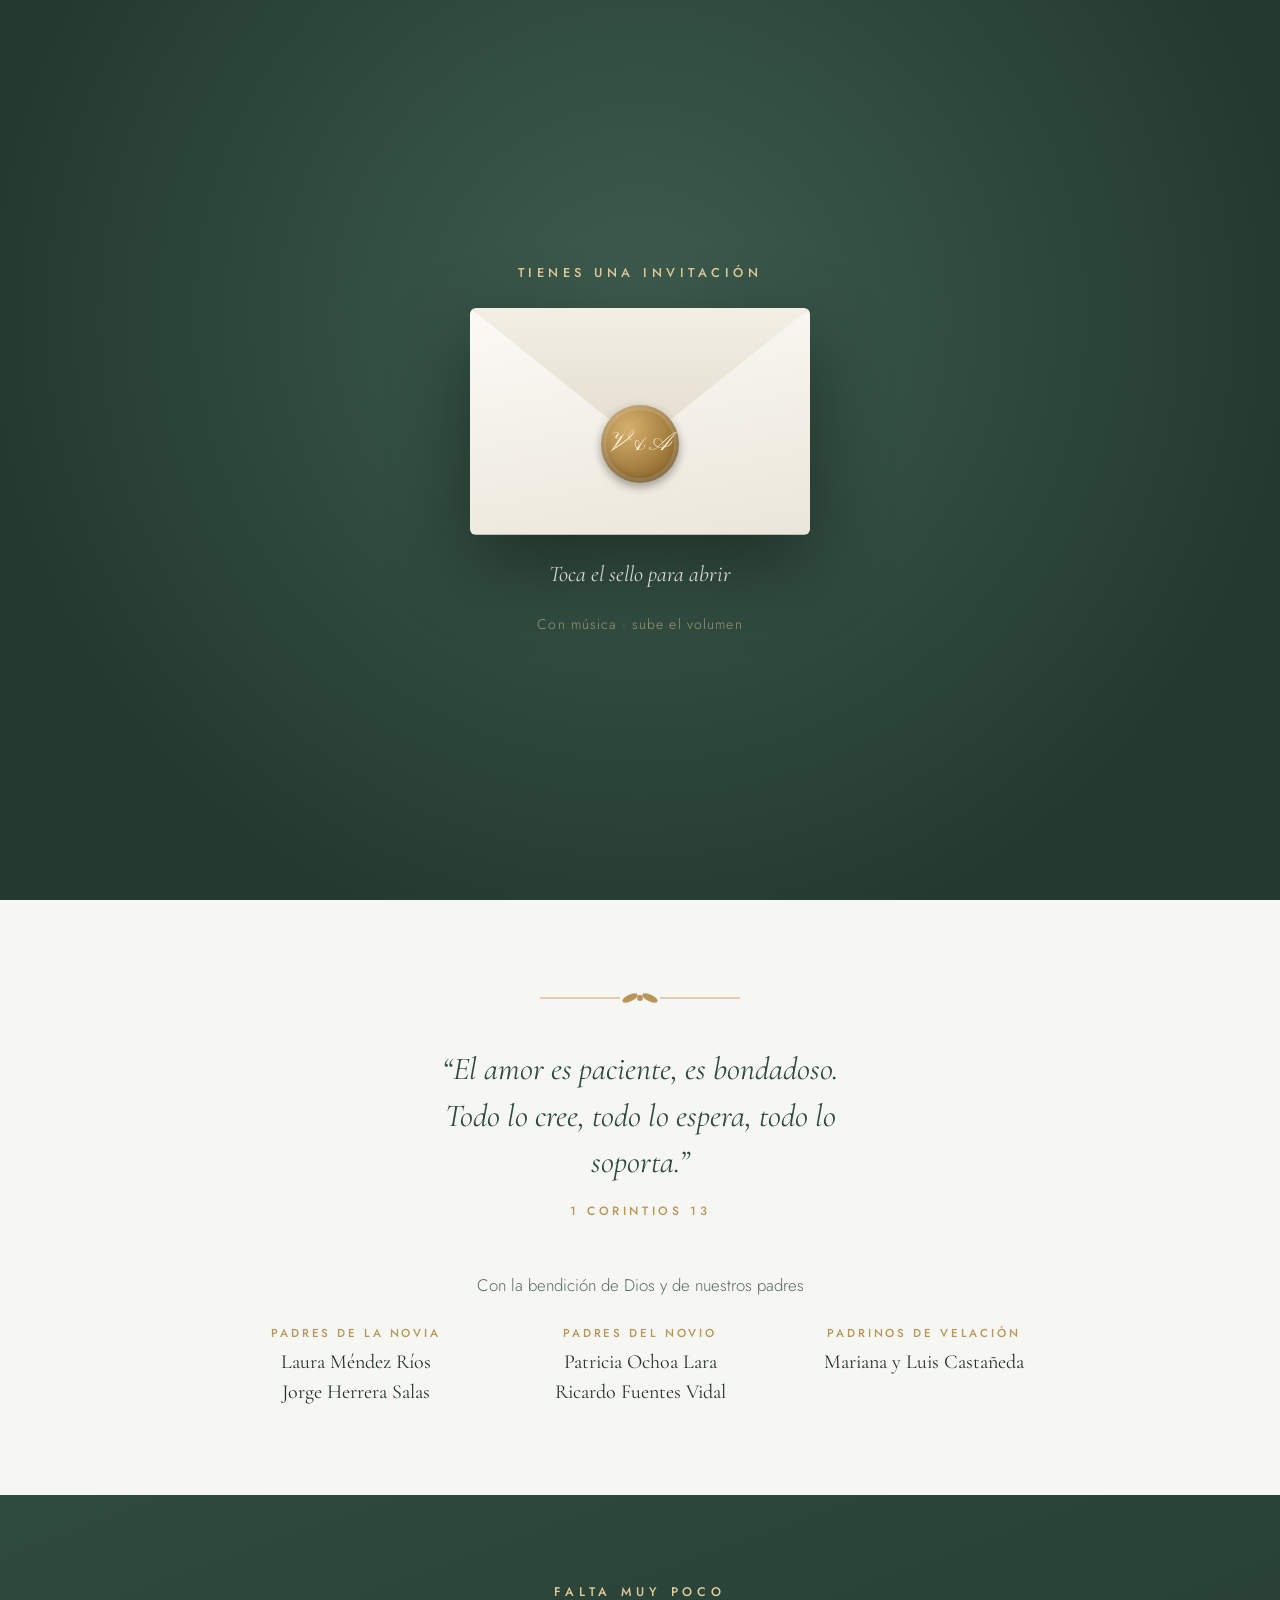
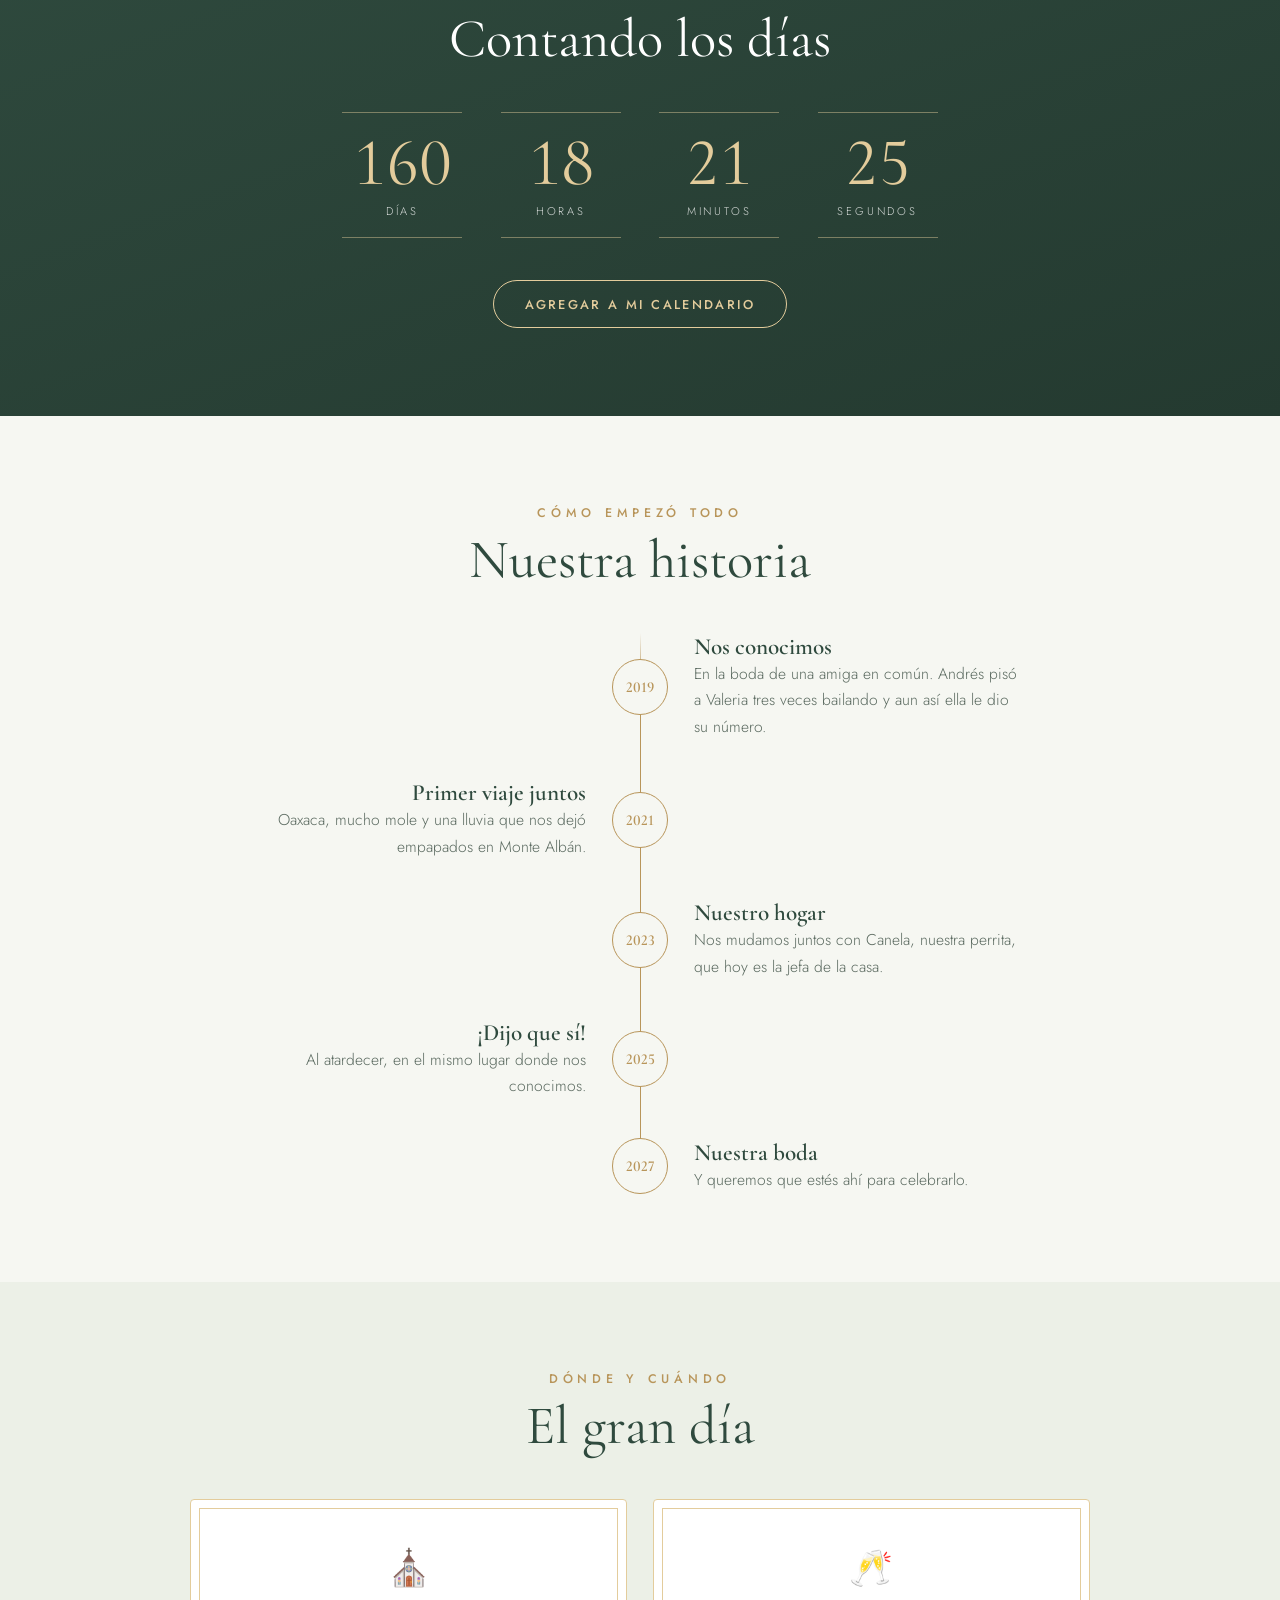
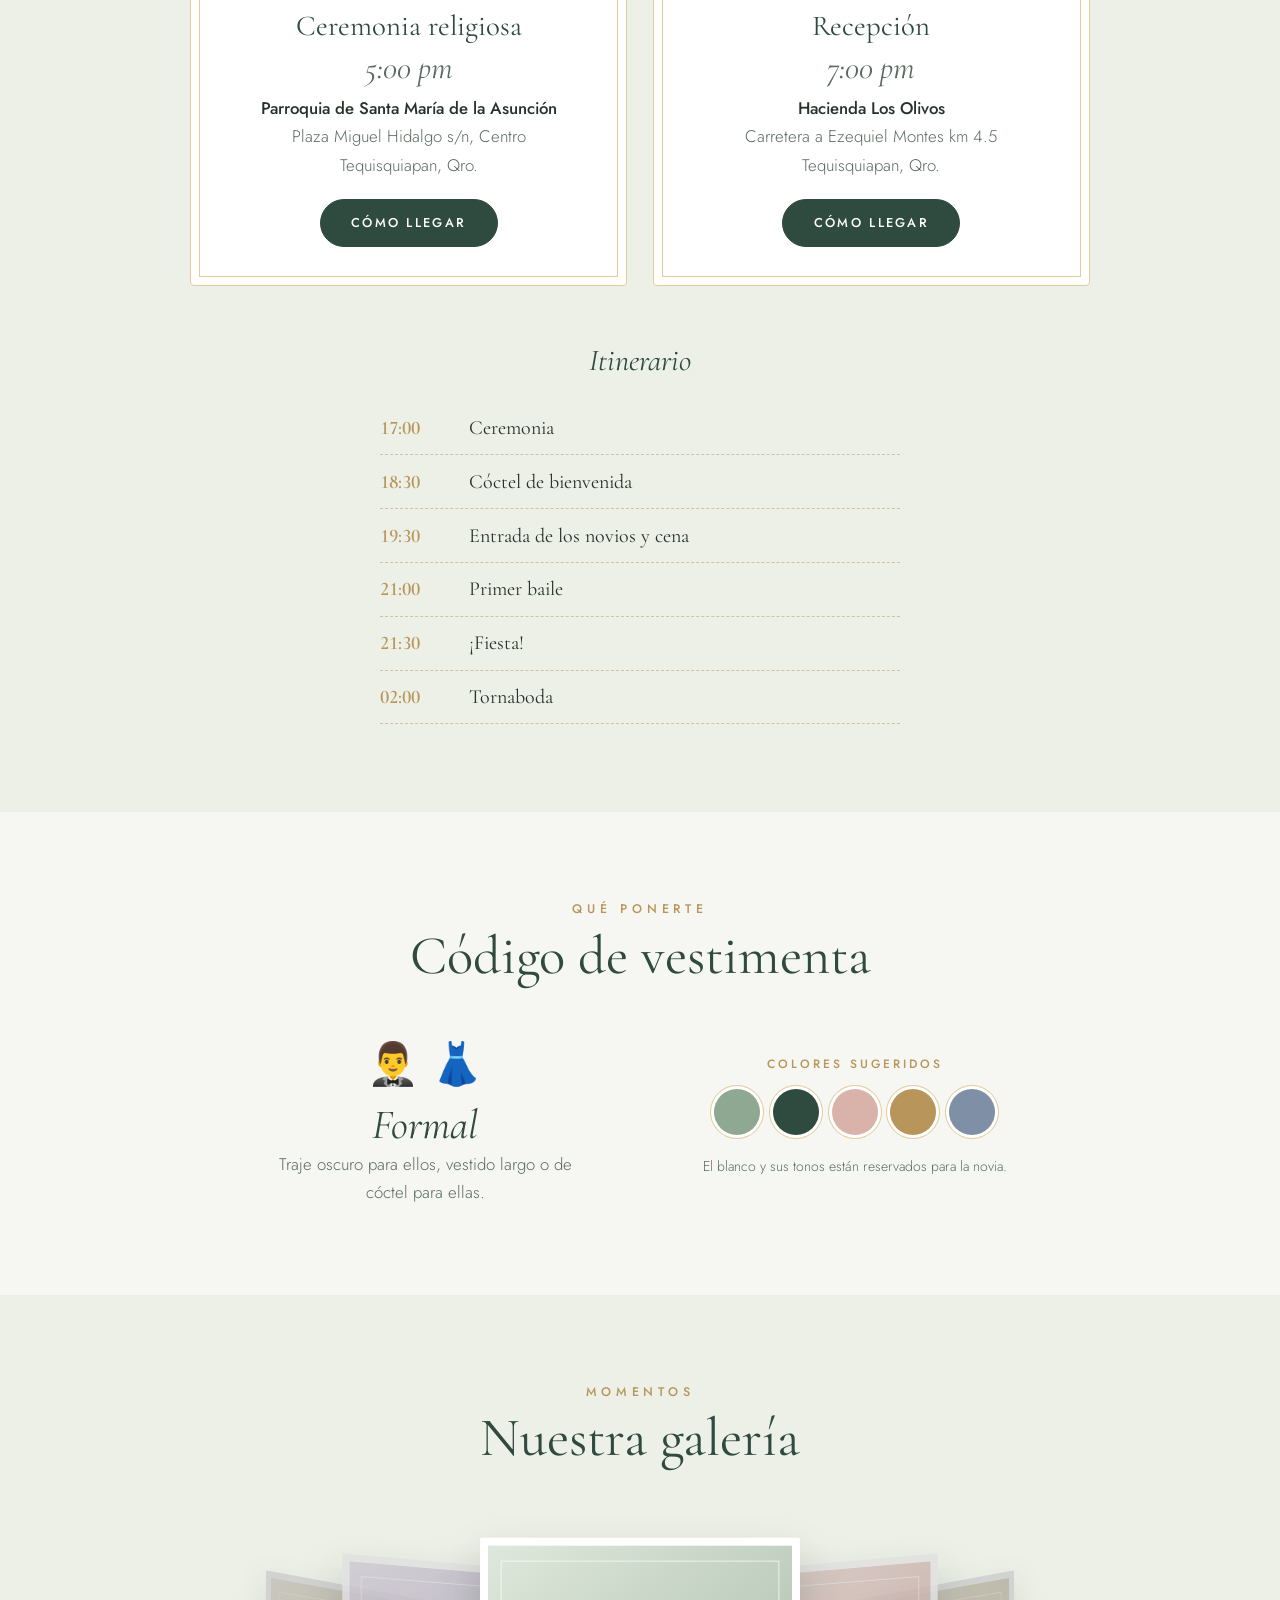
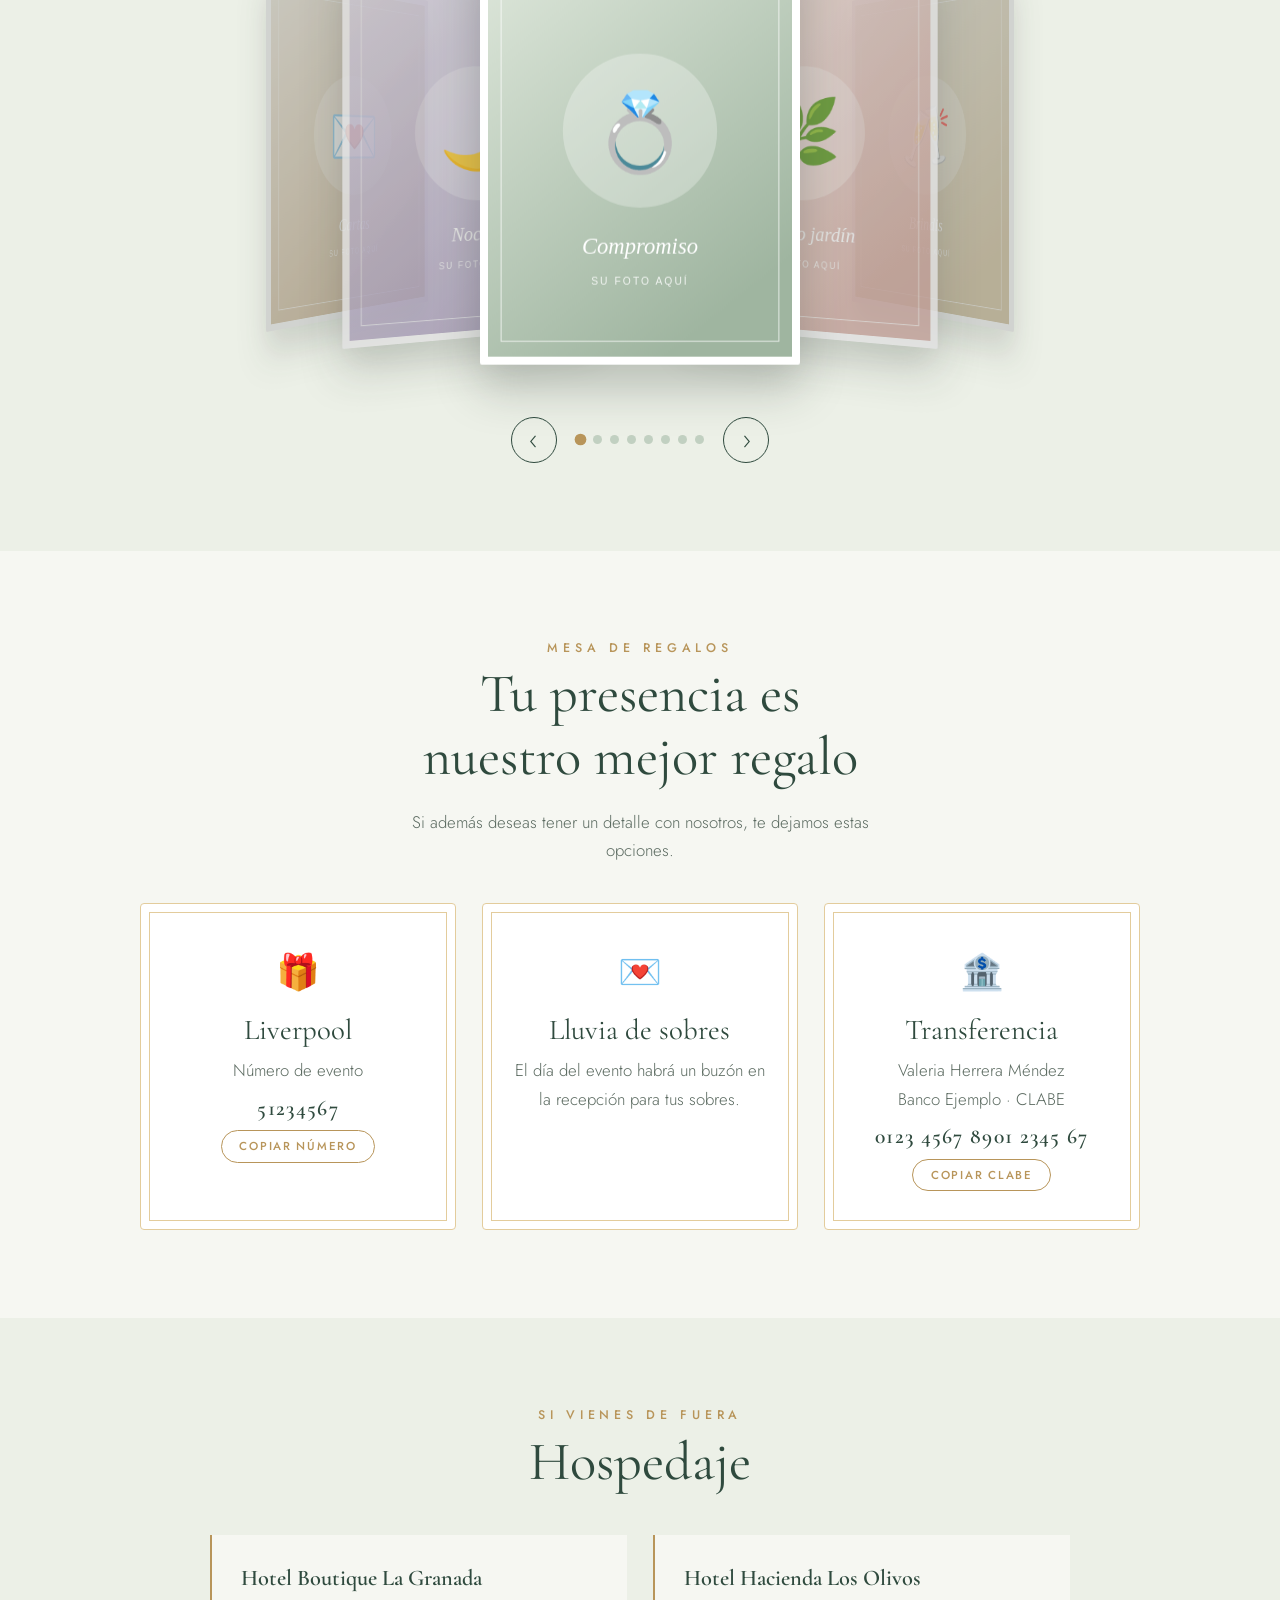
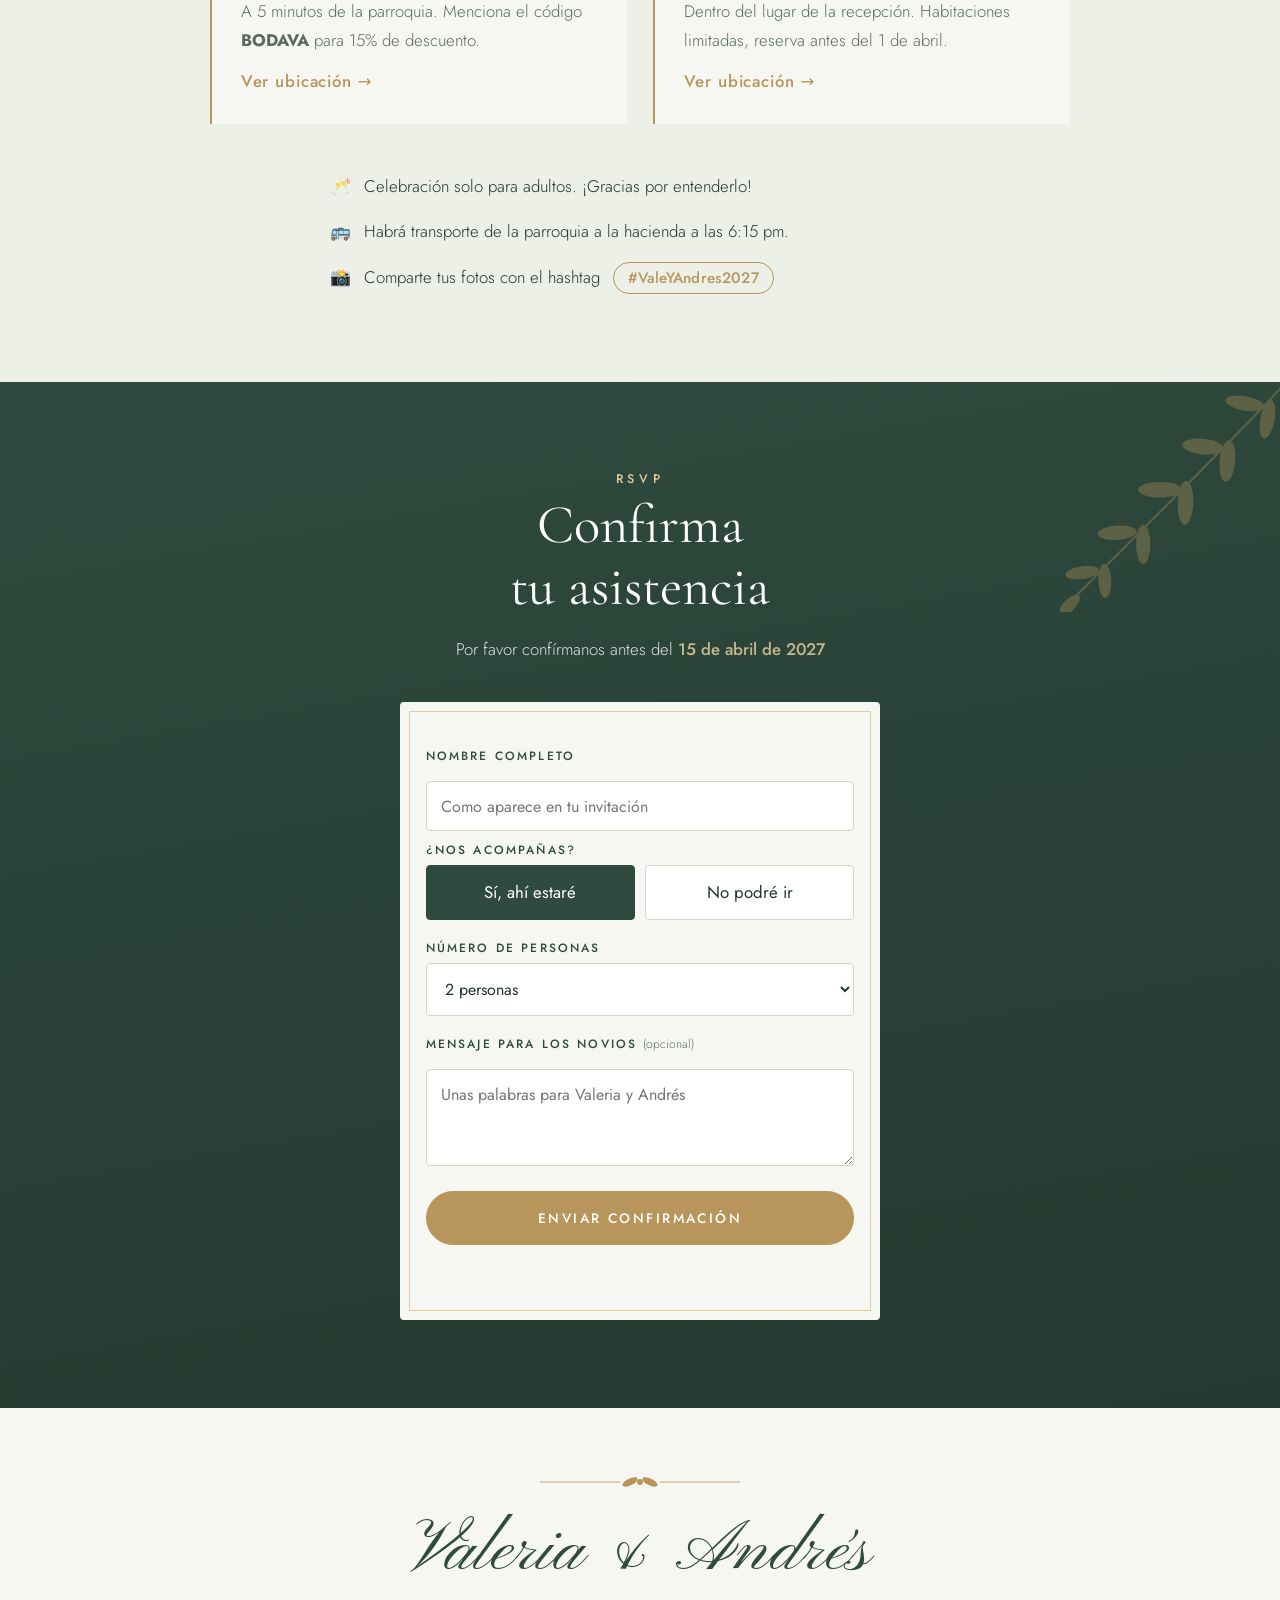
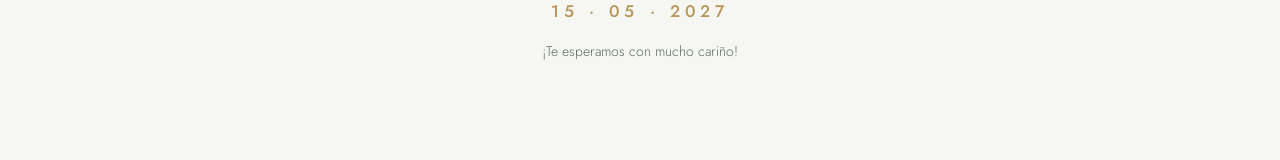
==== boda/index.html @ 4ef39aa1 "Agregar invitación digital de boda Sobre con sello de cera, pétalos animados, cuenta regresiva, hist" ====
<!DOCTYPE html>
<html lang="es">
<head>
  <meta charset="UTF-8" />
  <meta name="viewport" content="width=device-width, initial-scale=1.0, viewport-fit=cover" />
  <title>Boda Valeria y Andrés</title>
  <meta name="description" content="Valeria y Andrés se casan el 15 de mayo de 2027. ¡Acompáñanos!" />
  <meta name="theme-color" content="#2f4a3e" />
  <link rel="preconnect" href="https://fonts.googleapis.com" />
  <link rel="preconnect" href="https://fonts.gstatic.com" crossorigin />
  <link href="https://fonts.googleapis.com/css2?family=Cormorant+Garamond:ital,wght@0,400;0,600;1,400;1,500&family=Jost:wght@300;400;500&family=Pinyon+Script&display=swap" rel="stylesheet" />
  <link rel="stylesheet" href="styles.css" />
</head>
<body class="bloqueado">

  <!-- Ramas dibujadas que se reutilizan en la página -->
  <svg width="0" height="0" style="position:absolute" aria-hidden="true">
    <symbol id="rama" viewBox="0 0 200 200">
      <path d="M8 196 C 50 150, 100 100, 192 8" fill="none" stroke="currentColor" stroke-width="1.6" />
      <g fill="currentColor">
        <ellipse cx="14" cy="0" rx="15" ry="5.5" transform="translate(38 162) rotate(-80)" />
        <ellipse cx="14" cy="0" rx="15" ry="5.5" transform="translate(44 158) rotate(10)" />
        <ellipse cx="14" cy="0" rx="16" ry="6" transform="translate(70 130) rotate(-85)" />
        <ellipse cx="14" cy="0" rx="16" ry="6" transform="translate(76 126) rotate(5)" />
        <ellipse cx="14" cy="0" rx="17" ry="6" transform="translate(103 98) rotate(-88)" />
        <ellipse cx="14" cy="0" rx="17" ry="6" transform="translate(109 94) rotate(0)" />
        <ellipse cx="14" cy="0" rx="15" ry="5.5" transform="translate(136 66) rotate(-90)" />
        <ellipse cx="14" cy="0" rx="15" ry="5.5" transform="translate(142 62) rotate(-4)" />
        <ellipse cx="12" cy="0" rx="13" ry="5" transform="translate(166 36) rotate(-92)" />
        <ellipse cx="12" cy="0" rx="13" ry="5" transform="translate(171 32) rotate(-8)" />
        <ellipse cx="10" cy="0" rx="11" ry="4.5" transform="translate(186 12) rotate(-45)" />
      </g>
    </symbol>
    <symbol id="divisor" viewBox="0 0 240 24">
      <path d="M0 12 H96 M144 12 H240" stroke="currentColor" stroke-width="1" />
      <g fill="currentColor">
        <ellipse cx="108" cy="12" rx="10" ry="4" transform="rotate(-25 108 12)" />
        <ellipse cx="132" cy="12" rx="10" ry="4" transform="rotate(25 132 12)" />
        <circle cx="120" cy="12" r="3.5" />
      </g>
    </symbol>
  </svg>

  <!-- ===== Sobre con sello de cera ===== -->
  <div id="intro" class="intro">
    <p class="intro-eyebrow">Tienes una invitación</p>
    <div class="sobre" id="sobre">
      <div class="carta">
        <span class="carta-nombres">Valeria &amp; Andrés</span>
        <span class="carta-fecha">15 · 05 · 2027</span>
      </div>
      <div class="frente"></div>
      <div class="solapa"></div>
      <button class="sello" id="sello" aria-label="Abrir invitación">V&amp;A</button>
    </div>
    <p class="intro-pista">Toca el sello para abrir</p>
    <small class="intro-nota">Con música · sube el volumen</small>
  </div>

  <canvas id="petalos" aria-hidden="true"></canvas>

  <button id="musica" class="musica" aria-label="Pausar o reproducir música">
    <span class="nota">♪</span>
  </button>

  <main>
    <!-- ===== Portada ===== -->
    <header class="hero">
      <svg class="rama rama-ti" aria-hidden="true"><use href="#rama" /></svg>
      <svg class="rama rama-bd" aria-hidden="true"><use href="#rama" /></svg>
      <div class="hero-contenido">
        <p class="eyebrow aparece">Nos casamos</p>
        <h1 class="nombres aparece">
          <span>Valeria</span>
          <span class="amp">&amp;</span>
          <span>Andrés</span>
        </h1>
        <p class="hero-fecha aparece">Sábado <strong>15 de mayo de 2027</strong></p>
        <p class="hero-lugar aparece">Tequisquiapan, Querétaro</p>
        <p class="para-quien aparece" id="para-quien" hidden>Esta invitación es para <strong id="invitado"></strong></p>
      </div>
      <a href="#cuenta" class="bajar" aria-label="Ver más">
        <span>Desliza</span>
        <i></i>
      </a>
    </header>

    <!-- ===== Frase y familias ===== -->
    <section class="seccion frase">
      <svg class="divisor" aria-hidden="true"><use href="#divisor" /></svg>
      <blockquote class="reveal">
        “El amor es paciente, es bondadoso.<br />Todo lo cree, todo lo espera, todo lo soporta.”
        <cite>1 Corintios 13</cite>
      </blockquote>
      <p class="reveal intro-familias">Con la bendición de Dios y de nuestros padres</p>
      <div class="familias reveal">
        <div>
          <h3>Padres de la novia</h3>
          <p>Laura Méndez Ríos<br />Jorge Herrera Salas</p>
        </div>
        <div>
          <h3>Padres del novio</h3>
          <p>Patricia Ochoa Lara<br />Ricardo Fuentes Vidal</p>
        </div>
        <div>
          <h3>Padrinos de velación</h3>
          <p>Mariana y Luis Castañeda</p>
        </div>
      </div>
    </section>

    <!-- ===== Cuenta regresiva ===== -->
    <section id="cuenta" class="seccion cuenta-seccion">
      <p class="eyebrow claro">Falta muy poco</p>
      <h2 class="titulo claro">Contando los días</h2>
      <div class="cuenta" id="cuenta-reg">
        <div><b id="dias">000</b><small>días</small></div>
        <div><b id="horas">00</b><small>horas</small></div>
        <div><b id="minutos">00</b><small>minutos</small></div>
        <div><b id="segundos">00</b><small>segundos</small></div>
      </div>
      <a class="boton boton-claro" target="_blank" rel="noopener" id="calendario" href="#">Agregar a mi calendario</a>
    </section>

    <!-- ===== Nuestra historia ===== -->
    <section class="seccion">
      <p class="eyebrow">Cómo empezó todo</p>
      <h2 class="titulo">Nuestra historia</h2>
      <ol class="historia">
        <li class="reveal"><span class="anio">2019</span><div><h3>Nos conocimos</h3><p>En la boda de una amiga en común. Andrés pisó a Valeria tres veces bailando y aun así ella le dio su número.</p></div></li>
        <li class="reveal"><span class="anio">2021</span><div><h3>Primer viaje juntos</h3><p>Oaxaca, mucho mole y una lluvia que nos dejó empapados en Monte Albán.</p></div></li>
        <li class="reveal"><span class="anio">2023</span><div><h3>Nuestro hogar</h3><p>Nos mudamos juntos con Canela, nuestra perrita, que hoy es la jefa de la casa.</p></div></li>
        <li class="reveal"><span class="anio">2025</span><div><h3>¡Dijo que sí!</h3><p>Al atardecer, en el mismo lugar donde nos conocimos.</p></div></li>
        <li class="reveal"><span class="anio">2027</span><div><h3>Nuestra boda</h3><p>Y queremos que estés ahí para celebrarlo.</p></div></li>
      </ol>
    </section>

    <!-- ===== Ceremonia y recepción ===== -->
    <section class="seccion seccion-suave">
      <p class="eyebrow">Dónde y cuándo</p>
      <h2 class="titulo">El gran día</h2>
      <div class="eventos">
        <article class="evento reveal">
          <div class="evento-icono" aria-hidden="true">⛪</div>
          <h3>Ceremonia religiosa</h3>
          <p class="hora">5:00 pm</p>
          <p><strong>Parroquia de Santa María de la Asunción</strong><br />Plaza Miguel Hidalgo s/n, Centro<br />Tequisquiapan, Qro.</p>
          <a class="boton" target="_blank" rel="noopener" href="https://www.google.com/maps/search/?api=1&query=Parroquia+Santa+Maria+de+la+Asuncion+Tequisquiapan">Cómo llegar</a>
        </article>
        <article class="evento reveal">
          <div class="evento-icono" aria-hidden="true">🥂</div>
          <h3>Recepción</h3>
          <p class="hora">7:00 pm</p>
          <p><strong>Hacienda Los Olivos</strong><br />Carretera a Ezequiel Montes km 4.5<br />Tequisquiapan, Qro.</p>
          <a class="boton" target="_blank" rel="noopener" href="https://www.google.com/maps/search/?api=1&query=Hacienda+Tequisquiapan">Cómo llegar</a>
        </article>
      </div>

      <h3 class="subtitulo reveal">Itinerario</h3>
      <ol class="itinerario reveal">
        <li><time>17:00</time><span>Ceremonia</span></li>
        <li><time>18:30</time><span>Cóctel de bienvenida</span></li>
        <li><time>19:30</time><span>Entrada de los novios y cena</span></li>
        <li><time>21:00</time><span>Primer baile</span></li>
        <li><time>21:30</time><span>¡Fiesta!</span></li>
        <li><time>02:00</time><span>Tornaboda</span></li>
      </ol>
    </section>

    <!-- ===== Código de vestimenta ===== -->
    <section class="seccion">
      <p class="eyebrow">Qué ponerte</p>
      <h2 class="titulo">Código de vestimenta</h2>
      <div class="vestimenta reveal">
        <div class="vest-tipo">
          <span aria-hidden="true">🤵‍♂️ 👗</span>
          <h3>Formal</h3>
          <p>Traje oscuro para ellos, vestido largo o de cóctel para ellas.</p>
        </div>
        <div class="vest-colores">
          <p>Colores sugeridos</p>
          <ul class="muestras" aria-label="Colores sugeridos">
            <li style="--c:#8fa892" title="Salvia"></li>
            <li style="--c:#2f4a3e" title="Eucalipto"></li>
            <li style="--c:#d9b3aa" title="Rosa palo"></li>
            <li style="--c:#b8955a" title="Dorado"></li>
            <li style="--c:#7f8fa6" title="Azul niebla"></li>
          </ul>
          <small>El blanco y sus tonos están reservados para la novia.</small>
        </div>
      </div>
    </section>

    <!-- ===== Galería 3D ===== -->
    <section class="seccion seccion-suave galeria-seccion">
      <p class="eyebrow">Momentos</p>
      <h2 class="titulo">Nuestra galería</h2>
      <div class="galeria" id="galeria" tabindex="0" aria-label="Galería de fotos, usa las flechas para cambiar">
        <div class="galeria-escena" id="galeria-escena"></div>
      </div>
      <div class="galeria-controles">
        <button type="button" id="ant" aria-label="Foto anterior">‹</button>
        <div class="puntos" id="puntos"></div>
        <button type="button" id="sig" aria-label="Foto siguiente">›</button>
      </div>
    </section>

    <!-- ===== Regalos ===== -->
    <section class="seccion">
      <p class="eyebrow">Mesa de regalos</p>
      <h2 class="titulo">Tu presencia es nuestro mejor regalo</h2>
      <p class="texto-centrado reveal">Si además deseas tener un detalle con nosotros, te dejamos estas opciones.</p>
      <div class="regalos">
        <article class="regalo reveal">
          <div class="evento-icono" aria-hidden="true">🎁</div>
          <h3>Liverpool</h3>
          <p>Número de evento</p>
          <p class="dato" id="dato-evento">51234567</p>
          <button type="button" class="copiar" data-copiar="dato-evento">Copiar número</button>
        </article>
        <article class="regalo reveal">
          <div class="evento-icono" aria-hidden="true">💌</div>
          <h3>Lluvia de sobres</h3>
          <p>El día del evento habrá un buzón en la recepción para tus sobres.</p>
        </article>
        <article class="regalo reveal">
          <div class="evento-icono" aria-hidden="true">🏦</div>
          <h3>Transferencia</h3>
          <p>Valeria Herrera Méndez<br />Banco Ejemplo · CLABE</p>
          <p class="dato" id="dato-clabe">0123 4567 8901 2345 67</p>
          <button type="button" class="copiar" data-copiar="dato-clabe">Copiar CLABE</button>
        </article>
      </div>
    </section>

    <!-- ===== Hospedaje e información ===== -->
    <section class="seccion seccion-suave">
      <p class="eyebrow">Si vienes de fuera</p>
      <h2 class="titulo">Hospedaje</h2>
      <div class="hoteles">
        <article class="hotel reveal">
          <h3>Hotel Boutique La Granada</h3>
          <p>A 5 minutos de la parroquia. Menciona el código <strong>BODAVA</strong> para 15% de descuento.</p>
          <a class="enlace" target="_blank" rel="noopener" href="https://www.google.com/maps/search/?api=1&query=hotel+Tequisquiapan+centro">Ver ubicación →</a>
        </article>
        <article class="hotel reveal">
          <h3>Hotel Hacienda Los Olivos</h3>
          <p>Dentro del lugar de la recepción. Habitaciones limitadas, reserva antes del 1 de abril.</p>
          <a class="enlace" target="_blank" rel="noopener" href="https://www.google.com/maps/search/?api=1&query=Hacienda+Tequisquiapan">Ver ubicación →</a>
        </article>
      </div>
      <ul class="avisos reveal">
        <li><span aria-hidden="true">🥂</span> Celebración solo para adultos. ¡Gracias por entenderlo!</li>
        <li><span aria-hidden="true">🚌</span> Habrá transporte de la parroquia a la hacienda a las 6:15 pm.</li>
        <li><span aria-hidden="true">📸</span> Comparte tus fotos con el hashtag <button type="button" class="hashtag copiar" data-copiar="hashtag" id="hashtag">#ValeYAndres2027</button></li>
      </ul>
    </section>

    <!-- ===== Confirmación ===== -->
    <section id="confirmar" class="seccion confirmar-seccion">
      <svg class="rama rama-conf" aria-hidden="true"><use href="#rama" /></svg>
      <p class="eyebrow claro">RSVP</p>
      <h2 class="titulo claro">Confirma tu asistencia</h2>
      <p class="limite">Por favor confírmanos antes del <strong>15 de abril de 2027</strong></p>
      <form id="rsvp" class="rsvp reveal" novalidate>
        <label for="rsvp-nombre">Nombre completo</label>
        <input id="rsvp-nombre" name="nombre" type="text" autocomplete="name" placeholder="Como aparece en tu invitación" required />

        <fieldset>
          <legend>¿Nos acompañas?</legend>
          <div class="opciones">
            <input type="radio" id="rsvp-si" name="asiste" value="si" checked />
            <label for="rsvp-si">Sí, ahí estaré</label>
            <input type="radio" id="rsvp-no" name="asiste" value="no" />
            <label for="rsvp-no">No podré ir</label>
          </div>
        </fieldset>

        <div id="bloque-pases">
          <label for="rsvp-pases">Número de personas</label>
          <select id="rsvp-pases" name="pases">
            <option value="1">1 persona</option>
            <option value="2" selected>2 personas</option>
            <option value="3">3 personas</option>
            <option value="4">4 personas</option>
          </select>
        </div>

        <label for="rsvp-mensaje">Mensaje para los novios <span class="opcional">(opcional)</span></label>
        <textarea id="rsvp-mensaje" name="mensaje" rows="3" placeholder="Unas palabras para Valeria y Andrés"></textarea>

        <button type="submit" class="boton boton-dorado">Enviar confirmación</button>
        <div class="msg" id="msg" role="status"></div>
      </form>
    </section>

    <footer class="pie">
      <svg class="divisor" aria-hidden="true"><use href="#divisor" /></svg>
      <p class="pie-nombres">Valeria &amp; Andrés</p>
      <p>15 · 05 · 2027</p>
      <small>¡Te esperamos con mucho cariño!</small>
    </footer>
  </main>

  <div class="aviso-copia" id="aviso-copia" role="status" hidden>Copiado</div>

  <script src="script.js"></script>
</body>
</html>
---- boda/styles.css ----
/* Concepto: papel de invitación con ramas de eucalipto, columna central y bandas verde profundo. */
:root {
  color-scheme: light;
  /* Colores */
  --papel: #f6f7f2;
  --papel-2: #ecf0e7;
  --eucalipto: #2f4a3e;
  --eucalipto-2: #243a30;
  --salvia: #8fa892;
  --dorado: #b8955a;
  --dorado-claro: #e3cc9c;
  --rosa: #d9b3aa;
  --tinta: #26322b;
  --tinta-suave: #5b6a60;
  --blanco: #ffffff;
  /* Letras */
  --f-firma: "Pinyon Script", "Brush Script MT", cursive;
  --f-titulo: "Cormorant Garamond", Georgia, "Times New Roman", serif;
  --f-texto: "Jost", "Segoe UI", system-ui, sans-serif;
  /* Medidas */
  --gutter-l: max(16px, env(safe-area-inset-left, 0px));
  --gutter-r: max(16px, env(safe-area-inset-right, 0px));
}

* { box-sizing: border-box; margin: 0; padding: 0; }
html { scroll-behavior: smooth; }
body {
  font-family: var(--f-texto); font-weight: 300; font-size: 1.05rem; line-height: 1.7;
  color: var(--tinta); background: var(--papel);
  overflow-x: hidden;
}
body.bloqueado { overflow: hidden; height: 100vh; }
main { position: relative; z-index: 2; overflow-x: clip; }
img { max-width: 100%; }
button { font: inherit; color: inherit; }
:focus-visible { outline: 2px solid var(--dorado); outline-offset: 3px; }

#petalos { position: fixed; inset: 0; width: 100%; height: 100%; z-index: 3; pointer-events: none; }

/* ===== Botones ===== */
.boton {
  display: inline-block; cursor: pointer; text-decoration: none;
  padding: 0.85rem 1.9rem; border-radius: 999px; border: 1px solid var(--eucalipto);
  background: var(--eucalipto); color: var(--blanco);
  font: 500 0.8rem var(--f-texto); letter-spacing: 0.18em; text-transform: uppercase;
  transition: background 0.25s, color 0.25s, transform 0.25s;
}
.boton:hover { background: transparent; color: var(--eucalipto); transform: translateY(-2px); }
.boton-claro { background: transparent; border-color: var(--dorado-claro); color: var(--dorado-claro); }
.boton-claro:hover { background: var(--dorado-claro); color: var(--eucalipto); }
.boton-dorado { background: var(--dorado); border-color: var(--dorado); width: 100%; padding: 1rem; font-size: 0.85rem; }
.boton-dorado:hover { background: var(--dorado-claro); color: var(--eucalipto-2); }

/* ===== Sobre ===== */
.intro {
  position: fixed; inset: 0; z-index: 100;
  display: flex; flex-direction: column; align-items: center; justify-content: center; gap: 1.6rem;
  padding: 1rem var(--gutter-r) 1rem var(--gutter-l); text-align: center;
  background: radial-gradient(circle at 50% 35%, #3d5c4e, var(--eucalipto-2) 75%);
  color: var(--dorado-claro);
  transition: opacity 1s ease, visibility 1s;
}
.intro.fuera { opacity: 0; visibility: hidden; }
.intro-eyebrow { font: 500 0.8rem var(--f-texto); letter-spacing: 0.35em; text-transform: uppercase; }
.intro-pista { font: italic 400 1.4rem var(--f-titulo); color: var(--blanco); animation: respirar 2.4s ease-in-out infinite; }
.intro-nota { opacity: 0.6; letter-spacing: 0.08em; }
@keyframes respirar { 0%,100% { opacity: 0.55; } 50% { opacity: 1; } }

.sobre { position: relative; width: min(340px, 82vw); aspect-ratio: 3 / 2; perspective: 1000px; filter: drop-shadow(0 30px 40px rgba(0,0,0,0.4)); }
.sobre > div { position: absolute; border-radius: 6px; }
.carta {
  left: 5%; right: 5%; top: 5%; height: 90%; z-index: 1;
  background: var(--blanco); border: 1px solid var(--dorado-claro);
  display: flex; flex-direction: column; align-items: center; justify-content: center; gap: 0.3rem;
  transition: transform 1.2s cubic-bezier(.2,.8,.2,1) 0.7s;
}
.carta-nombres { font: 400 clamp(1.8rem, 8vw, 2.4rem) var(--f-firma); color: var(--eucalipto); }
.carta-fecha { font: 500 0.75rem var(--f-texto); letter-spacing: 0.3em; color: var(--dorado); }
.frente { inset: 0; z-index: 2; background: linear-gradient(170deg, #fbfaf6, #ebe6da); clip-path: polygon(0 0, 50% 54%, 100% 0, 100% 100%, 0 100%); }
.solapa {
  top: 0; left: 0; right: 0; height: 60%; z-index: 3;
  background: linear-gradient(180deg, #f3efe5, #e2dccd);
  clip-path: polygon(0 0, 100% 0, 50% 100%);
  transform-origin: top center;
  transition: transform 0.8s ease 0.35s, z-index 0s linear 0.75s;
}
.sello {
  position: absolute; left: 50%; top: 60%; z-index: 4; transform: translate(-50%, -50%);
  width: 78px; height: 78px; border-radius: 50%; border: none; cursor: pointer;
  background: radial-gradient(circle at 35% 30%, #d6b06d, #a07a3c 60%, #7d5c27);
  color: #fff6e0; font: 400 1.7rem var(--f-firma);
  box-shadow: 0 4px 10px rgba(0,0,0,0.35), inset 0 0 0 5px rgba(255,255,255,0.15), inset 0 -4px 8px rgba(0,0,0,0.25);
  animation: latido 2s ease-in-out infinite;
  transition: transform 0.5s ease, opacity 0.5s ease;
}
@keyframes latido { 0%,100% { transform: translate(-50%, -50%) scale(1); } 50% { transform: translate(-50%, -50%) scale(1.08); } }
.sobre.abierto .sello { animation: none; transform: translate(-50%, -50%) scale(1.6) rotate(20deg); opacity: 0; }
.sobre.abierto .solapa { transform: rotateX(180deg); z-index: 0; }
.sobre.abierto .carta { transform: translateY(-58%); }

/* ===== Portada ===== */
.hero {
  position: relative; min-height: 100vh; min-height: 100svh;
  display: grid; place-items: center; text-align: center;
  padding: 5rem var(--gutter-r) 6rem var(--gutter-l);
  background: radial-gradient(ellipse at 50% 45%, var(--blanco), var(--papel) 55%, var(--papel-2));
  overflow: hidden;
}
.rama { position: absolute; color: var(--salvia); opacity: 0.75; pointer-events: none; }
.rama-ti { width: min(300px, 55vw); height: min(300px, 55vw); top: -20px; left: -30px; transform: rotate(90deg) scaleX(-1); animation: mecer 9s ease-in-out infinite; }
.rama-bd { width: min(300px, 55vw); height: min(300px, 55vw); bottom: -20px; right: -30px; transform: rotate(-90deg) scaleX(-1); animation: mecer2 10s ease-in-out infinite; }
@keyframes mecer { 0%,100% { transform: rotate(90deg) scaleX(-1); } 50% { transform: rotate(94deg) scaleX(-1); } }
@keyframes mecer2 { 0%,100% { transform: rotate(-90deg) scaleX(-1); } 50% { transform: rotate(-86deg) scaleX(-1); } }

.hero-contenido { position: relative; display: grid; gap: 0.8rem; justify-items: center; }
.eyebrow { font: 500 0.78rem var(--f-texto); letter-spacing: 0.38em; text-transform: uppercase; color: var(--dorado); }
.eyebrow.claro { color: var(--dorado-claro); }
.nombres { display: grid; justify-items: center; line-height: 0.95; font-weight: 400; }
.nombres span { font: 400 clamp(4rem, 17vw, 8.5rem) var(--f-firma); color: var(--eucalipto); }
.nombres .amp {
  font: italic 400 clamp(2.4rem, 9vw, 4.5rem) var(--f-titulo);
  background: linear-gradient(110deg, var(--dorado) 30%, #f4e2b8 50%, var(--dorado) 70%);
  background-size: 250% auto; -webkit-background-clip: text; background-clip: text; color: transparent;
  animation: destello 4s linear infinite;
}
@keyframes destello { from { background-position: 120% center; } to { background-position: -120% center; } }
.hero-fecha { font: 400 clamp(1.3rem, 4.5vw, 1.7rem) var(--f-titulo); margin-top: 0.6rem; }
.hero-fecha strong { font-weight: 600; color: var(--eucalipto); }
.hero-lugar { font: 400 0.85rem var(--f-texto); letter-spacing: 0.25em; text-transform: uppercase; color: var(--tinta-suave); }
.para-quien { margin-top: 1rem; padding: 0.6rem 1.4rem; border: 1px solid var(--dorado-claro); border-radius: 999px; font-size: 0.95rem; }
.para-quien strong { font-weight: 500; color: var(--eucalipto); }

.aparece { opacity: 0; transform: translateY(24px); }
body.lista .aparece { animation: subir 1.1s cubic-bezier(.2,.8,.2,1) forwards; }
body.lista .aparece:nth-child(2) { animation-delay: 0.25s; }
body.lista .aparece:nth-child(3) { animation-delay: 0.55s; }
body.lista .aparece:nth-child(4) { animation-delay: 0.75s; }
body.lista .aparece:nth-child(5) { animation-delay: 0.95s; }
@keyframes subir { to { opacity: 1; transform: none; } }

.bajar { position: absolute; bottom: 1.6rem; left: 50%; transform: translateX(-50%); display: grid; justify-items: center; gap: 0.4rem; color: var(--tinta-suave); text-decoration: none; font-size: 0.7rem; letter-spacing: 0.3em; text-transform: uppercase; }
.bajar i { width: 1px; height: 42px; background: linear-gradient(var(--dorado), transparent); animation: linea 2s ease-in-out infinite; transform-origin: top; }
@keyframes linea { 0% { transform: scaleY(0); } 50% { transform: scaleY(1); } 100% { transform: scaleY(1); opacity: 0; } }

/* ===== Secciones ===== */
.seccion { padding-block: 5.5rem; padding-left: var(--gutter-l); padding-right: var(--gutter-r); text-align: center; position: relative; }
.seccion-suave { background: var(--papel-2); }
.titulo { font: 400 clamp(2.2rem, 7vw, 3.4rem) var(--f-titulo); line-height: 1.15; color: var(--eucalipto); margin: 0.4rem auto 2.6rem; max-width: 18ch; text-wrap: balance; }
.titulo.claro { color: var(--blanco); }
.subtitulo { font: italic 400 1.9rem var(--f-titulo); color: var(--eucalipto); margin: 3.5rem 0 1.4rem; }
.texto-centrado { max-width: 52ch; margin: -1.4rem auto 2.4rem; color: var(--tinta-suave); }
.divisor { width: 200px; height: 20px; color: var(--dorado); display: block; margin: 0 auto 2.4rem; }

.reveal { transition: opacity 1s ease, transform 1s cubic-bezier(.2,.8,.2,1); }
.js-reveal .reveal:not(.visible) { opacity: 0; transform: translateY(36px); }

/* Frase */
.frase blockquote { font: italic 400 clamp(1.4rem, 4.5vw, 2rem) var(--f-titulo); line-height: 1.45; color: var(--eucalipto); max-width: 30ch; margin: 0 auto; text-wrap: balance; }
.frase cite { display: block; margin-top: 1rem; font: 500 0.75rem var(--f-texto); font-style: normal; letter-spacing: 0.3em; text-transform: uppercase; color: var(--dorado); }
.intro-familias { margin: 3.2rem 0 1.6rem; color: var(--tinta-suave); }
.familias { display: grid; grid-template-columns: repeat(auto-fit, minmax(210px, 1fr)); gap: 2rem; max-width: 820px; margin: 0 auto; }
.familias h3 { font: 500 0.72rem var(--f-texto); letter-spacing: 0.25em; text-transform: uppercase; color: var(--dorado); margin-bottom: 0.4rem; }
.familias p { font: 400 1.25rem var(--f-titulo); line-height: 1.5; }

/* Cuenta regresiva */
.cuenta-seccion { background: linear-gradient(160deg, var(--eucalipto), var(--eucalipto-2)); color: var(--blanco); }
.cuenta { display: flex; justify-content: center; gap: clamp(0.5rem, 3vw, 2.5rem); margin-bottom: 2.6rem; flex-wrap: wrap; }
.cuenta div { min-width: clamp(66px, 19vw, 120px); display: grid; justify-items: center; padding: 1rem 0.4rem; border-top: 1px solid rgba(227, 204, 156, 0.45); border-bottom: 1px solid rgba(227, 204, 156, 0.45); }
.cuenta b { font: 400 clamp(2.4rem, 9vw, 4.2rem) var(--f-titulo); line-height: 1; font-variant-numeric: tabular-nums lining-nums; color: var(--dorado-claro); }
.cuenta b.cambia { animation: cambia 0.6s ease; }
@keyframes cambia { 0% { opacity: 0.2; transform: translateY(-10px); } 100% { opacity: 1; transform: none; } }
.cuenta small { font-size: 0.7rem; letter-spacing: 0.25em; text-transform: uppercase; opacity: 0.8; margin-top: 0.4rem; }

/* Historia */
.historia { list-style: none; max-width: 760px; margin: 0 auto; position: relative; display: grid; gap: 2.4rem; }
.historia::before { content: ""; position: absolute; top: 0; bottom: 0; left: 50%; width: 1px; background: linear-gradient(transparent, var(--dorado) 8%, var(--dorado) 92%, transparent); }
.historia li { display: grid; grid-template-columns: 1fr 56px 1fr; align-items: center; text-align: left; }
.historia .anio {
  grid-column: 2; grid-row: 1; justify-self: center; z-index: 1;
  width: 56px; height: 56px; border-radius: 50%; display: grid; place-items: center;
  background: var(--papel); border: 1px solid var(--dorado); color: var(--dorado);
  font: 600 0.95rem var(--f-titulo); font-variant-numeric: lining-nums;
}
.historia li > div { grid-row: 1; grid-column: 3; padding-left: 1.6rem; min-width: 0; }
.historia li:nth-child(even) > div { grid-column: 1; padding: 0 1.6rem 0 0; text-align: right; }
.historia h3 { font: 600 1.45rem var(--f-titulo); color: var(--eucalipto); }
.historia p { color: var(--tinta-suave); font-size: 0.98rem; }

/* Eventos */
.eventos, .regalos { display: grid; grid-template-columns: repeat(auto-fit, minmax(260px, 1fr)); gap: 1.6rem; max-width: 900px; margin: 0 auto; }
.regalos { max-width: 1000px; }
.evento, .regalo {
  background: var(--blanco); padding: 2.4rem 1.6rem; border-radius: 4px; position: relative;
  border: 1px solid var(--dorado-claro); outline: 1px solid var(--dorado-claro); outline-offset: -10px;
  display: grid; gap: 0.6rem; justify-items: center; align-content: start;
  transition: transform 0.4s ease, box-shadow 0.4s ease;
}
.evento:hover, .regalo:hover { transform: translateY(-6px); box-shadow: 0 22px 40px rgba(47, 74, 62, 0.12); }
.evento-icono { font-size: 2.2rem; }
.evento h3, .regalo h3 { font: 400 1.8rem var(--f-titulo); color: var(--eucalipto); }
.hora { font: italic 400 2rem var(--f-titulo); color: var(--dorado); line-height: 1; }
.evento p { color: var(--tinta-suave); }
.evento p strong { color: var(--tinta); font-weight: 500; }
.evento .boton { margin-top: 0.6rem; }

.itinerario { list-style: none; max-width: 520px; margin: 0 auto; display: grid; }
.itinerario li { display: grid; grid-template-columns: 70px 1fr; gap: 1.2rem; padding: 0.9rem 0; border-bottom: 1px dashed rgba(184, 149, 90, 0.5); text-align: left; align-items: baseline; }
.itinerario time { font: 600 1.2rem var(--f-titulo); color: var(--dorado); font-variant-numeric: tabular-nums lining-nums; }
.itinerario span { font: 400 1.25rem var(--f-titulo); }

/* Vestimenta */
.vestimenta { display: grid; grid-template-columns: repeat(auto-fit, minmax(260px, 1fr)); gap: 2.4rem; max-width: 820px; margin: 0 auto; align-items: center; }
.vest-tipo span { font-size: 2.6rem; }
.vest-tipo h3 { font: italic 400 2.6rem var(--f-titulo); color: var(--eucalipto); }
.vest-tipo p { color: var(--tinta-suave); max-width: 32ch; margin: 0 auto; }
.vest-colores p { font: 500 0.75rem var(--f-texto); letter-spacing: 0.25em; text-transform: uppercase; color: var(--dorado); margin-bottom: 1rem; }
.muestras { list-style: none; display: flex; justify-content: center; gap: 0.8rem; margin-bottom: 1rem; flex-wrap: wrap; }
.muestras li { width: 46px; height: 46px; border-radius: 50%; background: var(--c); box-shadow: 0 0 0 3px var(--blanco), 0 0 0 4px var(--dorado-claro); transition: transform 0.3s; }
.muestras li:hover { transform: scale(1.15); }
.vest-colores small { color: var(--tinta-suave); }

/* Galería 3D */
.galeria-seccion { overflow: hidden; }
.galeria { position: relative; height: clamp(340px, 62vw, 480px); perspective: 1200px; outline: none; touch-action: pan-y; cursor: grab; }
.galeria:active { cursor: grabbing; }
.galeria-escena { position: absolute; inset: 0; transform-style: preserve-3d; }
.foto {
  position: absolute; left: 50%; top: 50%;
  width: clamp(210px, 46vw, 320px); aspect-ratio: 3 / 4; max-width: 100%;
  margin: 0; padding: 0; border: 8px solid var(--blanco); border-radius: 2px; cursor: pointer; background: var(--blanco);
  box-shadow: 0 25px 45px rgba(38, 50, 43, 0.25);
  transition: transform 0.8s cubic-bezier(.2,.8,.2,1), opacity 0.8s, filter 0.8s;
}
.foto img { width: 100%; height: 100%; object-fit: cover; display: block; pointer-events: none; }
.galeria-controles { display: flex; align-items: center; justify-content: center; gap: 1.2rem; margin-top: 1.6rem; }
.galeria-controles button { width: 46px; height: 46px; border-radius: 50%; border: 1px solid var(--eucalipto); background: transparent; color: var(--eucalipto); font-size: 1.6rem; line-height: 1; cursor: pointer; transition: background 0.25s, color 0.25s; }
.galeria-controles button:hover { background: var(--eucalipto); color: var(--blanco); }
.puntos { display: flex; gap: 0.5rem; }
.puntos button { width: 9px; height: 9px; padding: 0; border-radius: 50%; border: none; background: var(--salvia); opacity: 0.45; cursor: pointer; }
.puntos button[aria-current="true"] { opacity: 1; background: var(--dorado); transform: scale(1.3); }

/* Regalos */
.regalo p { color: var(--tinta-suave); }
.dato { font: 600 1.35rem var(--f-titulo) !important; color: var(--eucalipto) !important; letter-spacing: 0.06em; font-variant-numeric: tabular-nums lining-nums; user-select: all; overflow-wrap: anywhere; }
.copiar { cursor: pointer; border: 1px solid var(--dorado); background: transparent; color: var(--dorado); border-radius: 999px; padding: 0.45rem 1.1rem; font: 500 0.72rem var(--f-texto); letter-spacing: 0.15em; text-transform: uppercase; transition: background 0.25s, color 0.25s; }
.copiar:hover { background: var(--dorado); color: var(--blanco); }

/* Hospedaje */
.hoteles { display: grid; grid-template-columns: repeat(auto-fit, minmax(260px, 1fr)); gap: 1.6rem; max-width: 860px; margin: 0 auto; text-align: left; }
.hotel { padding: 1.8rem; background: var(--papel); border-left: 2px solid var(--dorado); }
.hotel h3 { font: 600 1.4rem var(--f-titulo); color: var(--eucalipto); }
.hotel p { color: var(--tinta-suave); margin: 0.4rem 0 0.8rem; }
.enlace { color: var(--dorado); font-weight: 500; text-decoration: none; letter-spacing: 0.05em; }
.enlace:hover { text-decoration: underline; }
.avisos { list-style: none; max-width: 620px; margin: 3rem auto 0; display: grid; gap: 1rem; text-align: left; }
.avisos li { display: flex; gap: 0.8rem; align-items: baseline; flex-wrap: wrap; }
.hashtag { text-transform: none; letter-spacing: 0.02em; font-size: 0.95rem; padding: 0.25rem 0.9rem; }

/* Confirmación */
.confirmar-seccion { background: linear-gradient(170deg, var(--eucalipto), var(--eucalipto-2)); color: var(--blanco); overflow: hidden; }
.rama-conf { width: 260px; height: 260px; top: -30px; right: -40px; color: var(--dorado); opacity: 0.35; transform: rotate(180deg); }
.limite { margin: -1.6rem 0 2.4rem; opacity: 0.85; }
.limite strong { color: var(--dorado-claro); font-weight: 500; }
.rsvp {
  max-width: 480px; margin: 0 auto; padding: 2.2rem 1.6rem; text-align: left;
  display: grid; gap: 0.6rem; background: var(--papel); color: var(--tinta); border-radius: 4px;
  outline: 1px solid var(--dorado-claro); outline-offset: -10px;
}
.rsvp > label, .rsvp legend, #bloque-pases > label { font: 500 0.75rem var(--f-texto); letter-spacing: 0.18em; text-transform: uppercase; color: var(--eucalipto); margin-top: 0.6rem; display: block; }
.opcional { text-transform: none; letter-spacing: 0; color: var(--tinta-suave); font-weight: 300; }
.rsvp input[type="text"], .rsvp select, .rsvp textarea {
  width: 100%; min-width: 0; padding: 0.8rem 0.9rem; margin-top: 0.4rem;
  font: 400 1rem var(--f-texto); color: var(--tinta);
  background: var(--blanco); border: 1px solid #cfd7cb; border-radius: 4px;
}
.rsvp input:focus, .rsvp select:focus, .rsvp textarea:focus { outline: none; border-color: var(--dorado); box-shadow: 0 0 0 3px rgba(184,149,90,0.2); }
.rsvp .invalido { border-color: #b4483c; }
.rsvp fieldset { border: none; }
.opciones { display: grid; grid-template-columns: 1fr 1fr; gap: 0.6rem; margin-top: 0.4rem; }
.opciones input { position: absolute; opacity: 0; pointer-events: none; }
.opciones label { text-align: center; padding: 0.75rem 0.4rem; border: 1px solid #cfd7cb; border-radius: 4px; cursor: pointer; background: var(--blanco); transition: all 0.25s; font-weight: 400; }
.opciones input:checked + label { background: var(--eucalipto); color: var(--blanco); border-color: var(--eucalipto); }
.opciones input:focus-visible + label { outline: 2px solid var(--dorado); outline-offset: 2px; }
.rsvp .boton-dorado { margin-top: 1rem; }
.msg { text-align: center; min-height: 1.4em; margin-top: 0.4rem; }
.msg.ok { color: var(--eucalipto); font: italic 400 1.3rem var(--f-titulo); }
.msg.error { color: #b4483c; }
.msg .boton { margin-top: 0.8rem; font-size: 0.72rem; }

/* Pie */
.pie { padding-block: 4rem 6rem; padding-left: var(--gutter-l); padding-right: var(--gutter-r); text-align: center; display: grid; gap: 0.3rem; }
.pie .divisor { margin-bottom: 1rem; }
.pie-nombres { font: 400 clamp(3rem, 12vw, 4.5rem) var(--f-firma); color: var(--eucalipto); line-height: 1.1; }
.pie p:not(.pie-nombres) { letter-spacing: 0.3em; color: var(--dorado); font-weight: 500; }
.pie small { color: var(--tinta-suave); margin-top: 0.6rem; }

/* Botón de música */
.musica {
  position: fixed; z-index: 80;
  right: calc(1rem + env(safe-area-inset-right, 0px)); bottom: calc(1rem + env(safe-area-inset-bottom, 0px));
  width: 54px; height: 54px; border-radius: 50%; cursor: pointer;
  border: 1px solid var(--dorado-claro); background: var(--eucalipto); color: var(--dorado-claro);
  box-shadow: 0 8px 22px rgba(36, 58, 48, 0.35);
  opacity: 0; transform: scale(0.5); transition: opacity 0.5s, transform 0.5s;
}
body:not(.bloqueado) .musica { opacity: 1; transform: scale(1); }
.musica .nota { font-size: 1.5rem; display: inline-block; }
.musica.sonando .nota { animation: nota 1.4s ease-in-out infinite; }
.musica:not(.sonando)::after { content: ""; position: absolute; left: 12px; right: 12px; top: 50%; height: 1.5px; background: var(--dorado-claro); transform: rotate(-45deg); }
@keyframes nota { 0%,100% { transform: translateY(0) rotate(-8deg); } 50% { transform: translateY(-4px) rotate(8deg); } }

.aviso-copia {
  position: fixed; left: 50%; bottom: calc(1.4rem + env(safe-area-inset-bottom, 0px)); transform: translateX(-50%); z-index: 90;
  background: var(--eucalipto); color: var(--blanco); padding: 0.6rem 1.4rem; border-radius: 999px; font-size: 0.9rem;
}

/* ===== Celular ===== */
@media (max-width: 640px) {
  .historia::before { left: 28px; }
  .historia li { grid-template-columns: 56px 1fr; }
  .historia .anio { grid-column: 1; }
  .historia li > div, .historia li:nth-child(even) > div { grid-column: 2; padding: 0 0 0 1.2rem; text-align: left; }
  .itinerario li { grid-template-columns: 60px 1fr; }
}

@media (prefers-reduced-motion: reduce) {
  *, *::before, *::after { animation-duration: 0.01ms !important; animation-iteration-count: 1 !important; transition-duration: 0.01ms !important; }
  .aparece, .js-reveal .reveal:not(.visible) { opacity: 1; transform: none; }
}
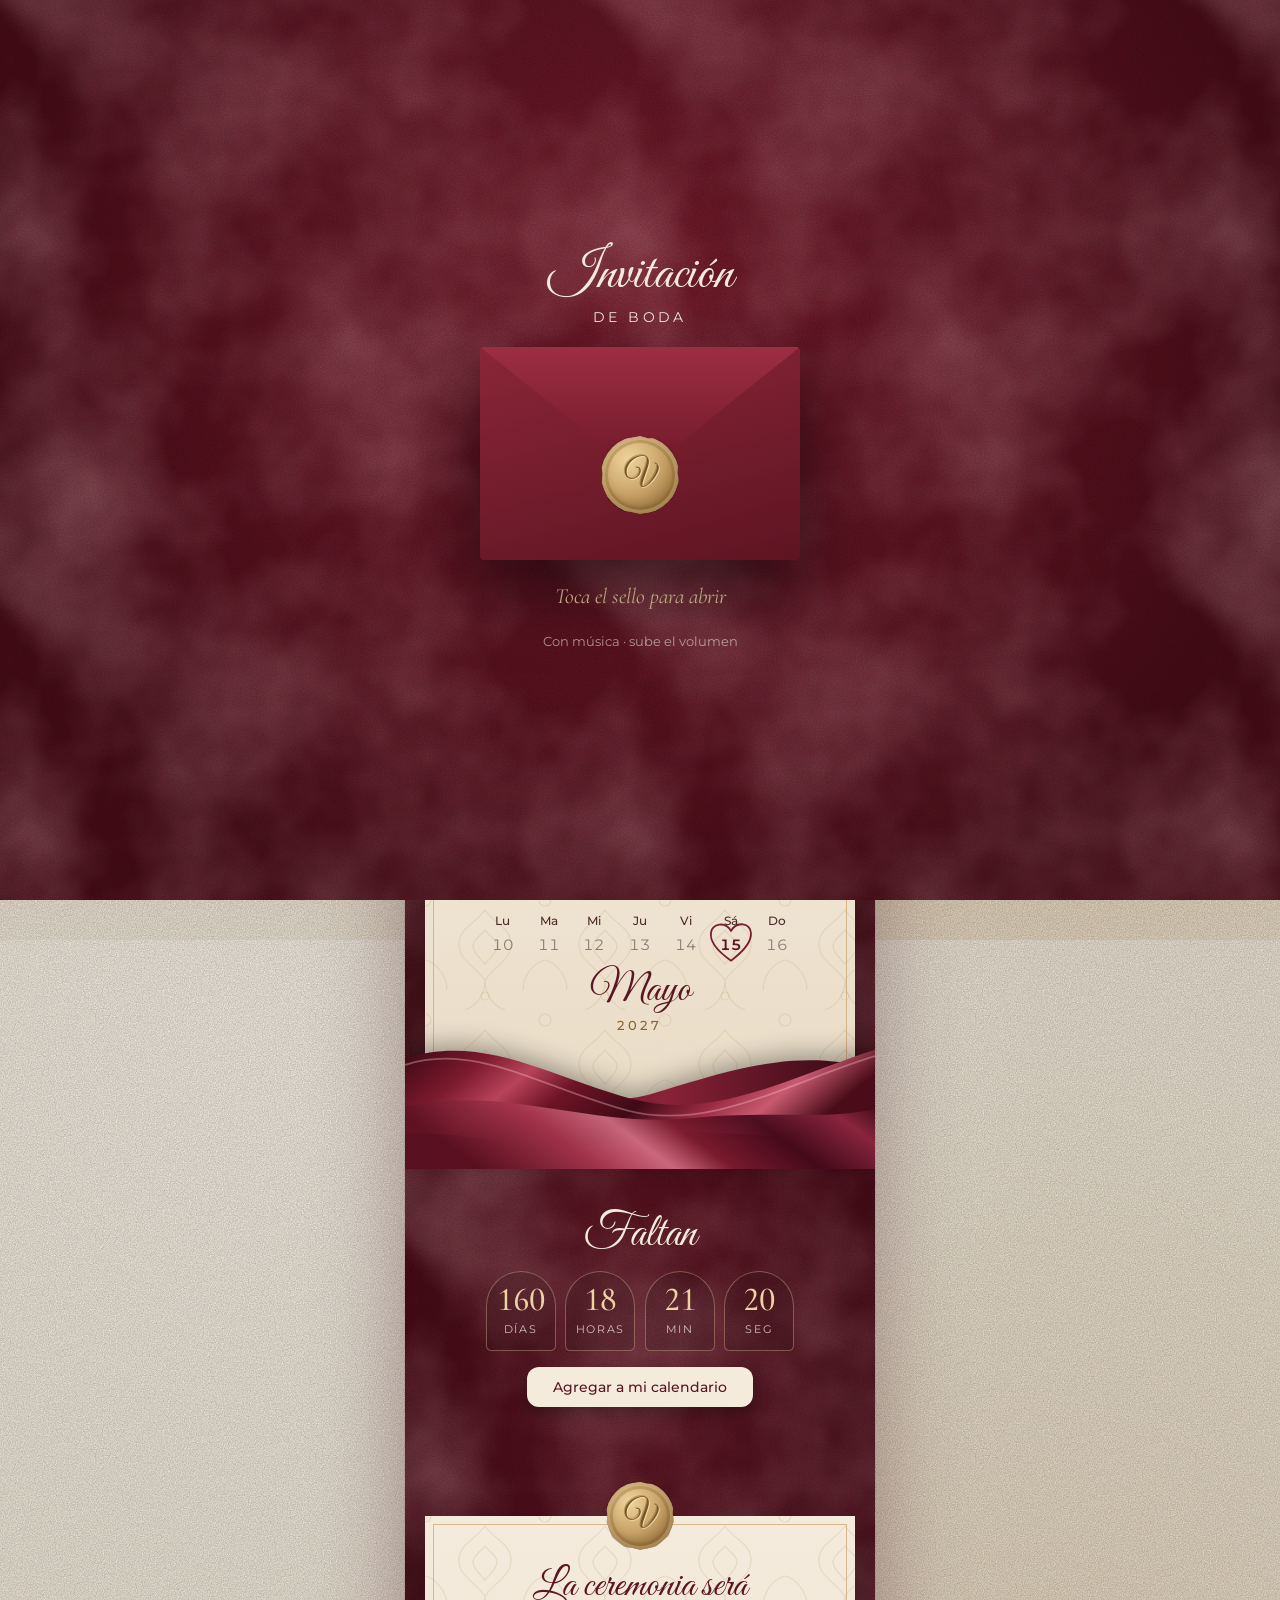
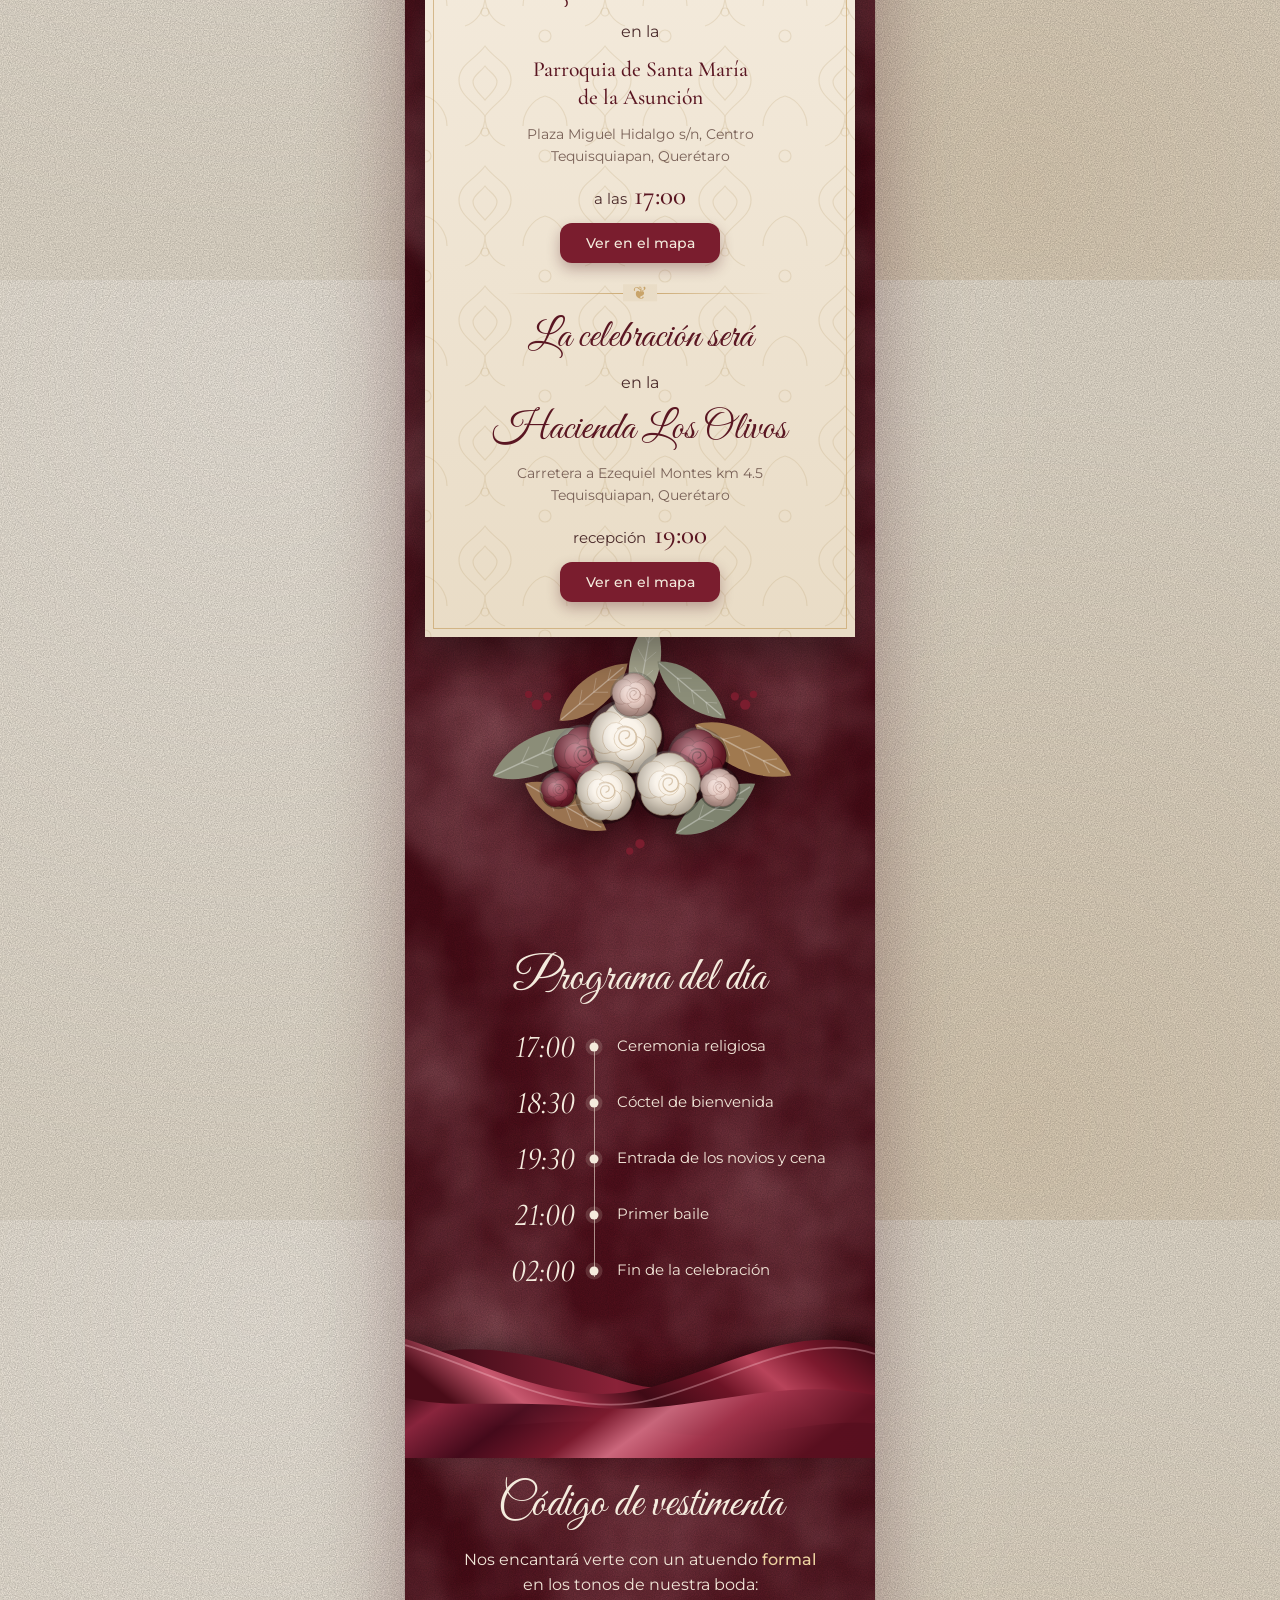
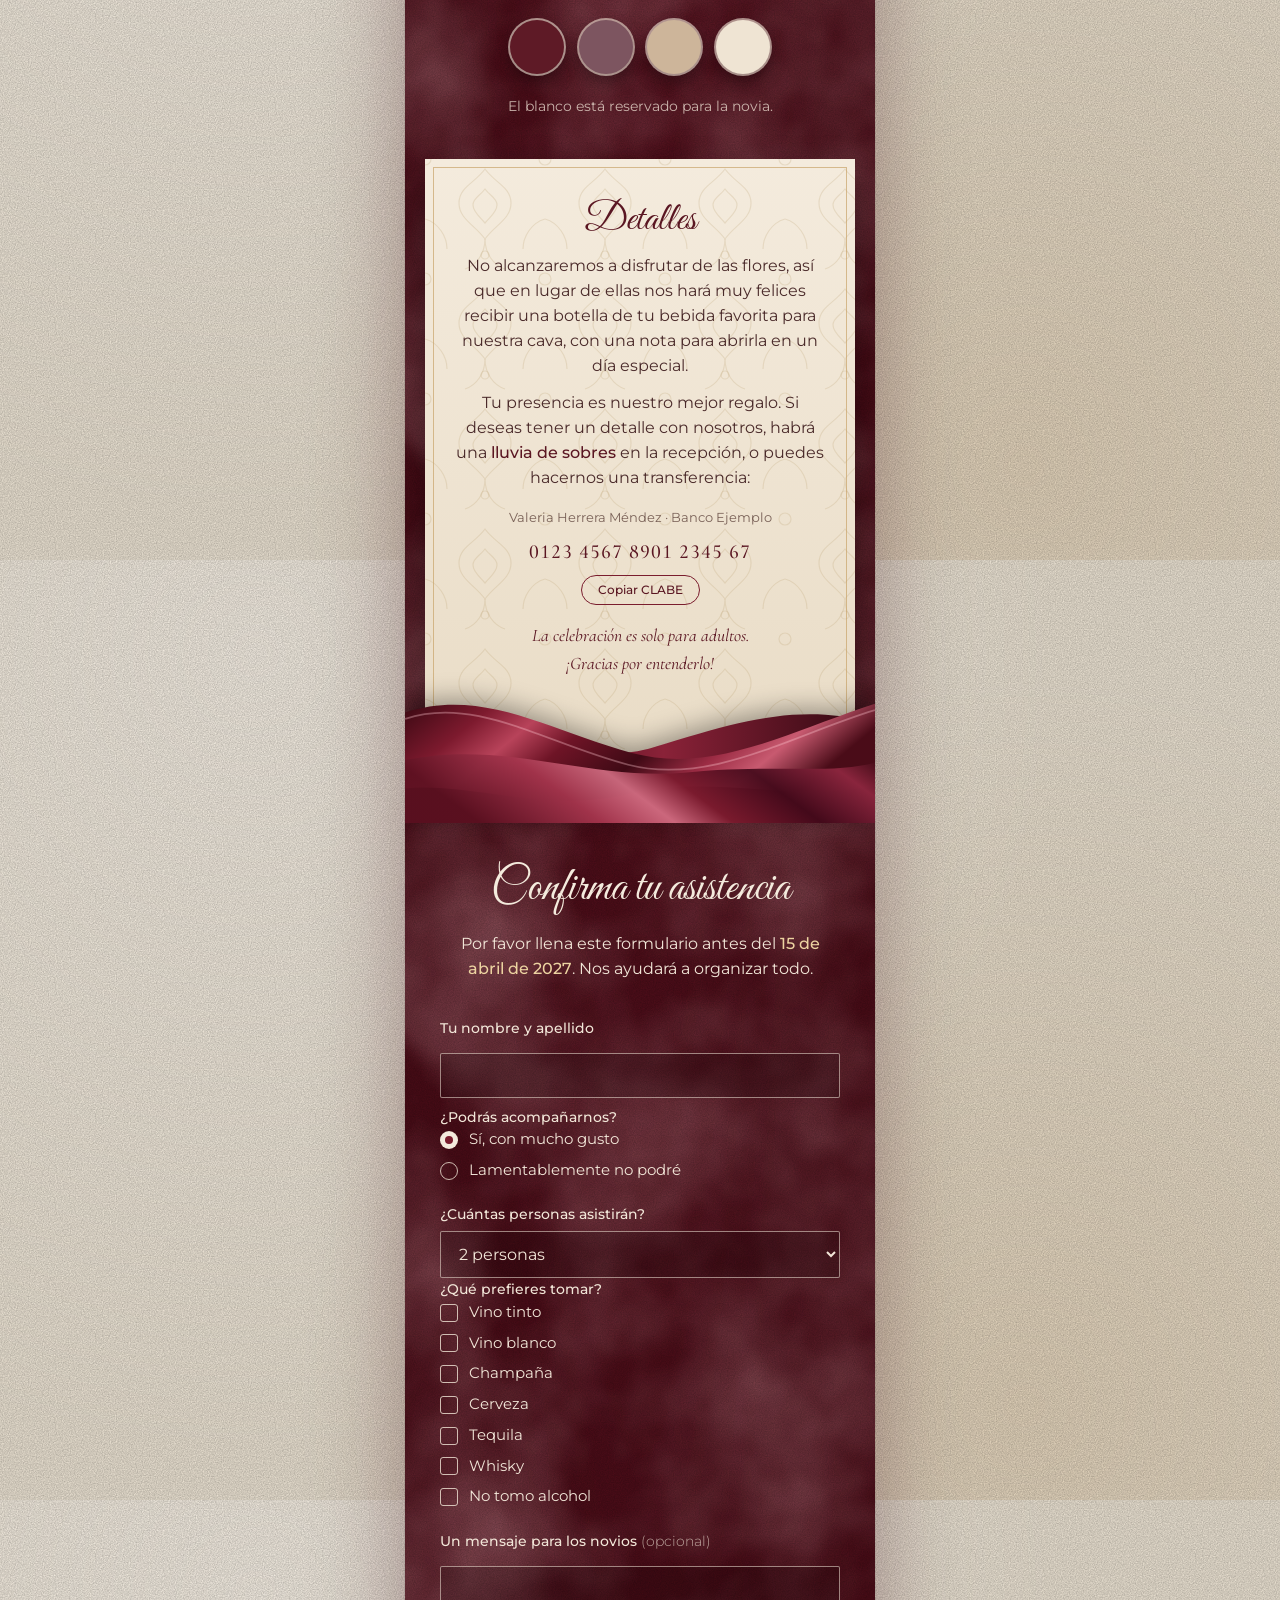
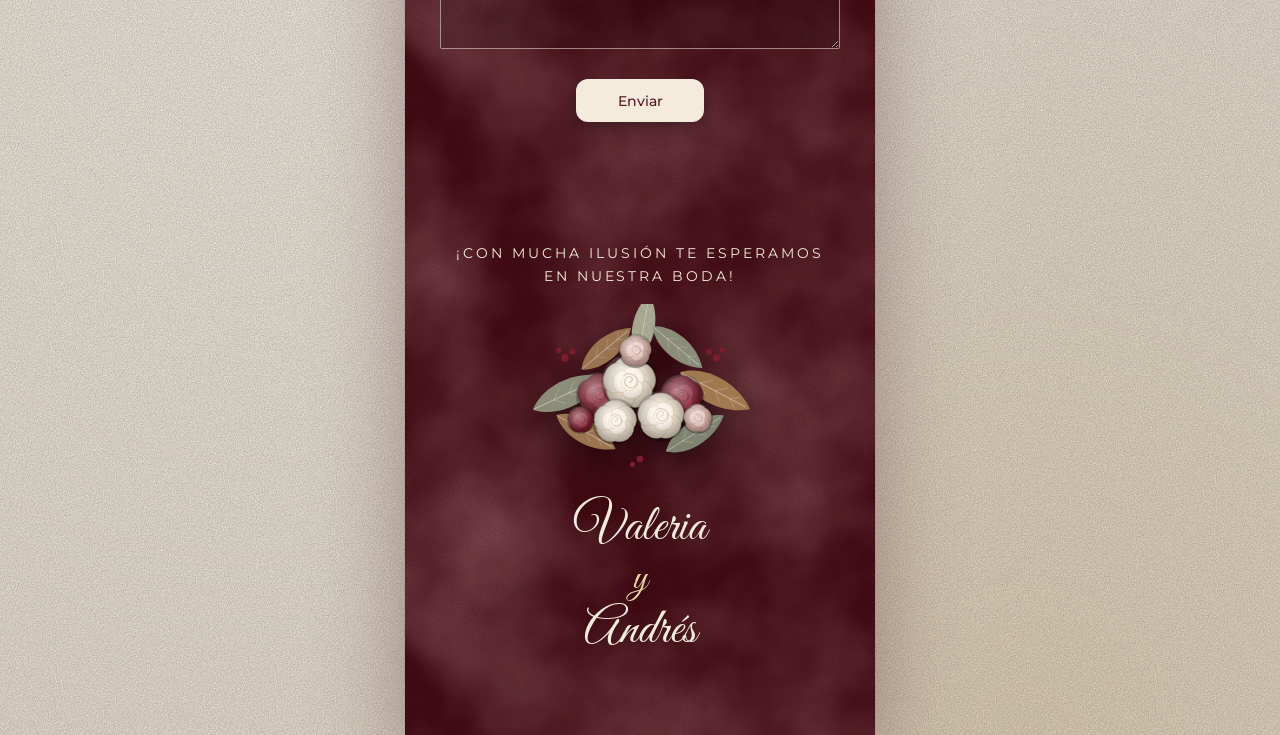
==== commit 7543968f: "Rediseñar invitación de boda según la referencia Tira de terciopelo vino sobre papel marfil, tarjeta" ====
--- a/boda/index.html
+++ b/boda/index.html
@@ -5,45 +5,128 @@
   <meta name="viewport" content="width=device-width, initial-scale=1.0, viewport-fit=cover" />
   <title>Boda Valeria y Andrés</title>
   <meta name="description" content="Valeria y Andrés se casan el 15 de mayo de 2027. ¡Acompáñanos!" />
-  <meta name="theme-color" content="#2f4a3e" />
+  <meta name="theme-color" content="#4a0c17" />
   <link rel="preconnect" href="https://fonts.googleapis.com" />
   <link rel="preconnect" href="https://fonts.gstatic.com" crossorigin />
-  <link href="https://fonts.googleapis.com/css2?family=Cormorant+Garamond:ital,wght@0,400;0,600;1,400;1,500&family=Jost:wght@300;400;500&family=Pinyon+Script&display=swap" rel="stylesheet" />
+  <link href="https://fonts.googleapis.com/css2?family=Cormorant+Garamond:ital,wght@0,400;0,500;1,400;1,500&family=Great+Vibes&family=Montserrat:wght@300;400;500&display=swap" rel="stylesheet" />
   <link rel="stylesheet" href="styles.css" />
 </head>
 <body class="bloqueado">
 
-  <!-- Ramas dibujadas que se reutilizan en la página -->
+  <!-- ===== Dibujos reutilizables: rosas, hojas, tela de satín ===== -->
   <svg width="0" height="0" style="position:absolute" aria-hidden="true">
-    <symbol id="rama" viewBox="0 0 200 200">
-      <path d="M8 196 C 50 150, 100 100, 192 8" fill="none" stroke="currentColor" stroke-width="1.6" />
-      <g fill="currentColor">
-        <ellipse cx="14" cy="0" rx="15" ry="5.5" transform="translate(38 162) rotate(-80)" />
-        <ellipse cx="14" cy="0" rx="15" ry="5.5" transform="translate(44 158) rotate(10)" />
-        <ellipse cx="14" cy="0" rx="16" ry="6" transform="translate(70 130) rotate(-85)" />
-        <ellipse cx="14" cy="0" rx="16" ry="6" transform="translate(76 126) rotate(5)" />
-        <ellipse cx="14" cy="0" rx="17" ry="6" transform="translate(103 98) rotate(-88)" />
-        <ellipse cx="14" cy="0" rx="17" ry="6" transform="translate(109 94) rotate(0)" />
-        <ellipse cx="14" cy="0" rx="15" ry="5.5" transform="translate(136 66) rotate(-90)" />
-        <ellipse cx="14" cy="0" rx="15" ry="5.5" transform="translate(142 62) rotate(-4)" />
-        <ellipse cx="12" cy="0" rx="13" ry="5" transform="translate(166 36) rotate(-92)" />
-        <ellipse cx="12" cy="0" rx="13" ry="5" transform="translate(171 32) rotate(-8)" />
-        <ellipse cx="10" cy="0" rx="11" ry="4.5" transform="translate(186 12) rotate(-45)" />
+    <defs>
+      <radialGradient id="sombra-rosa" cx="50%" cy="45%" r="55%">
+        <stop offset="0.35" stop-color="#000" stop-opacity="0" />
+        <stop offset="1" stop-color="#000" stop-opacity="0.35" />
+      </radialGradient>
+      <radialGradient id="brillo-rosa" cx="40%" cy="35%" r="50%">
+        <stop offset="0" stop-color="#fff" stop-opacity="0.45" />
+        <stop offset="1" stop-color="#fff" stop-opacity="0" />
+      </radialGradient>
+      <linearGradient id="satin1" x1="0" y1="0" x2="1" y2="0.25">
+        <stop offset="0" stop-color="#3a0812" />
+        <stop offset="0.18" stop-color="#7d1a2e" />
+        <stop offset="0.3" stop-color="#b8435a" />
+        <stop offset="0.42" stop-color="#6e1426" />
+        <stop offset="0.6" stop-color="#3f0a15" />
+        <stop offset="0.75" stop-color="#9c2c44" />
+        <stop offset="0.86" stop-color="#c85a70" />
+        <stop offset="1" stop-color="#4a0c18" />
+      </linearGradient>
+      <linearGradient id="satin2" x1="0" y1="0.2" x2="1" y2="0">
+        <stop offset="0" stop-color="#5c1020" />
+        <stop offset="0.25" stop-color="#a5354d" />
+        <stop offset="0.4" stop-color="#d16d82" />
+        <stop offset="0.52" stop-color="#7a1a2d" />
+        <stop offset="0.7" stop-color="#43091a" />
+        <stop offset="0.88" stop-color="#8f2740" />
+        <stop offset="1" stop-color="#3a0812" />
+      </linearGradient>
+      <linearGradient id="satin3" x1="0" y1="0" x2="1" y2="0">
+        <stop offset="0" stop-color="#2c0610" />
+        <stop offset="0.35" stop-color="#5e1222" />
+        <stop offset="0.55" stop-color="#8a2238" />
+        <stop offset="1" stop-color="#2f0710" />
+      </linearGradient>
+    </defs>
+
+    <symbol id="rosa" viewBox="-50 -50 100 100">
+      <g fill="var(--p1)" stroke="var(--p3)" stroke-width="0.8">
+        <ellipse cx="0" cy="-22" rx="24" ry="19" transform="rotate(0)" />
+        <ellipse cx="0" cy="-22" rx="24" ry="19" transform="rotate(72)" />
+        <ellipse cx="0" cy="-22" rx="24" ry="19" transform="rotate(144)" />
+        <ellipse cx="0" cy="-22" rx="24" ry="19" transform="rotate(216)" />
+        <ellipse cx="0" cy="-22" rx="24" ry="19" transform="rotate(288)" />
       </g>
+      <g fill="var(--p2)" stroke="var(--p3)" stroke-width="0.8">
+        <ellipse cx="0" cy="-12" rx="17" ry="14" transform="rotate(36)" />
+        <ellipse cx="0" cy="-12" rx="17" ry="14" transform="rotate(156)" />
+        <ellipse cx="0" cy="-12" rx="17" ry="14" transform="rotate(276)" />
+        <circle r="13" />
+      </g>
+      <path d="M0 0 C 6 -2, 6 -9, 0 -9 C -8 -9, -10 0, -4 6 C 3 12, 13 6, 12 -3 C 11 -13, -2 -17, -9 -11" fill="none" stroke="var(--p3)" stroke-width="1.6" stroke-linecap="round" />
+      <circle r="44" fill="url(#sombra-rosa)" />
+      <circle r="44" fill="url(#brillo-rosa)" />
     </symbol>
-    <symbol id="divisor" viewBox="0 0 240 24">
-      <path d="M0 12 H96 M144 12 H240" stroke="currentColor" stroke-width="1" />
-      <g fill="currentColor">
-        <ellipse cx="108" cy="12" rx="10" ry="4" transform="rotate(-25 108 12)" />
-        <ellipse cx="132" cy="12" rx="10" ry="4" transform="rotate(25 132 12)" />
-        <circle cx="120" cy="12" r="3.5" />
+
+    <symbol id="hoja" viewBox="0 0 100 40">
+      <path d="M2 20 C 25 -2, 70 -2, 98 20 C 70 42, 25 42, 2 20 Z" fill="var(--h, #8b8d78)" />
+      <path d="M4 20 H 92" stroke="rgba(255,255,255,0.35)" stroke-width="1.4" />
+      <path d="M30 20 L 42 10 M50 20 L 62 10 M30 20 L 42 30 M50 20 L 62 30 M70 20 L 80 13 M70 20 L 80 27" stroke="rgba(255,255,255,0.22)" stroke-width="1" />
+    </symbol>
+
+    <symbol id="ramo" viewBox="0 0 320 230">
+      <g>
+        <use href="#hoja" x="10" y="95" width="110" height="44" transform="rotate(-25 65 117)" style="--h:#8b8d78" />
+        <use href="#hoja" x="205" y="92" width="110" height="44" transform="rotate(28 260 114)" style="--h:#a0794f" />
+        <use href="#hoja" x="40" y="150" width="96" height="38" transform="rotate(30 88 169)" style="--h:#9a7350" />
+        <use href="#hoja" x="185" y="152" width="96" height="38" transform="rotate(-32 233 171)" style="--h:#7f8470" />
+        <use href="#hoja" x="120" y="10" width="90" height="36" transform="rotate(-80 165 28)" style="--h:#a7a68f" />
+        <use href="#hoja" x="70" y="40" width="90" height="36" transform="rotate(-40 115 58)" style="--h:#9a7350" />
+        <use href="#hoja" x="165" y="38" width="90" height="36" transform="rotate(40 210 56)" style="--h:#8b8d78" />
       </g>
+      <g fill="#7a1d2e">
+        <circle cx="60" cy="70" r="5" /><circle cx="70" cy="62" r="4" /><circle cx="52" cy="60" r="3.5" />
+        <circle cx="262" cy="70" r="5" /><circle cx="252" cy="62" r="4" /><circle cx="270" cy="60" r="3.5" />
+        <circle cx="160" cy="205" r="4.5" /><circle cx="150" cy="212" r="3.5" />
+      </g>
+      <use href="#rosa" x="70" y="85" width="70" height="70" class="rosa-vino" />
+      <use href="#rosa" x="182" y="88" width="68" height="68" class="rosa-vino" />
+      <use href="#rosa" x="103" y="60" width="86" height="86" class="rosa-crema" />
+      <use href="#rosa" x="150" y="110" width="76" height="76" class="rosa-crema" />
+      <use href="#rosa" x="92" y="120" width="70" height="70" class="rosa-crema" />
+      <use href="#rosa" x="128" y="35" width="52" height="52" class="rosa-rubor" />
+      <use href="#rosa" x="214" y="128" width="46" height="46" class="rosa-rubor" />
+      <use href="#rosa" x="60" y="132" width="42" height="42" class="rosa-vino" />
+    </symbol>
+
+    <symbol id="tela" viewBox="0 0 400 170" preserveAspectRatio="none">
+      <path fill="url(#satin3)" d="M0 70 C 70 30, 130 120, 210 80 S 340 30, 400 60 L 400 170 L 0 170 Z">
+        <animate attributeName="d" dur="9s" repeatCount="indefinite"
+          values="M0 70 C 70 30, 130 120, 210 80 S 340 30, 400 60 L 400 170 L 0 170 Z;
+                  M0 62 C 80 40, 140 110, 215 88 S 330 40, 400 52 L 400 170 L 0 170 Z;
+                  M0 70 C 70 30, 130 120, 210 80 S 340 30, 400 60 L 400 170 L 0 170 Z" />
+      </path>
+      <path fill="url(#satin1)" d="M0 40 C 60 10, 120 70, 190 95 C 260 120, 330 60, 400 30 L 400 125 C 330 150, 260 110, 190 140 C 120 165, 50 120, 0 135 Z">
+        <animate attributeName="d" dur="7s" repeatCount="indefinite"
+          values="M0 40 C 60 10, 120 70, 190 95 C 260 120, 330 60, 400 30 L 400 125 C 330 150, 260 110, 190 140 C 120 165, 50 120, 0 135 Z;
+                  M0 48 C 70 20, 125 62, 195 88 C 265 112, 325 70, 400 38 L 400 130 C 325 145, 265 118, 195 134 C 125 158, 60 126, 0 128 Z;
+                  M0 40 C 60 10, 120 70, 190 95 C 260 120, 330 60, 400 30 L 400 125 C 330 150, 260 110, 190 140 C 120 165, 50 120, 0 135 Z" />
+      </path>
+      <path fill="url(#satin2)" opacity="0.92" d="M0 95 C 80 70, 150 125, 240 110 C 310 98, 360 120, 400 105 L 400 170 L 0 170 Z">
+        <animate attributeName="d" dur="8s" repeatCount="indefinite"
+          values="M0 95 C 80 70, 150 125, 240 110 C 310 98, 360 120, 400 105 L 400 170 L 0 170 Z;
+                  M0 102 C 90 80, 155 118, 235 116 C 305 106, 365 112, 400 98 L 400 170 L 0 170 Z;
+                  M0 95 C 80 70, 150 125, 240 110 C 310 98, 360 120, 400 105 L 400 170 L 0 170 Z" />
+      </path>
+      <path d="M0 52 C 60 25, 120 80, 190 104 C 260 128, 330 70, 400 42" fill="none" stroke="rgba(255,200,210,0.35)" stroke-width="2" />
     </symbol>
   </svg>
 
   <!-- ===== Sobre con sello de cera ===== -->
   <div id="intro" class="intro">
-    <p class="intro-eyebrow">Tienes una invitación</p>
+    <p class="intro-titulo">Invitación<span>de boda</span></p>
     <div class="sobre" id="sobre">
       <div class="carta">
         <span class="carta-nombres">Valeria &amp; Andrés</span>
@@ -51,7 +134,7 @@
       </div>
       <div class="frente"></div>
       <div class="solapa"></div>
-      <button class="sello" id="sello" aria-label="Abrir invitación">V&amp;A</button>
+      <button class="sello sello-sobre" id="sello" aria-label="Abrir invitación"><span>V</span></button>
     </div>
     <p class="intro-pista">Toca el sello para abrir</p>
     <small class="intro-nota">Con música · sube el volumen</small>
@@ -59,246 +142,168 @@
 
   <canvas id="petalos" aria-hidden="true"></canvas>
 
-  <button id="musica" class="musica" aria-label="Pausar o reproducir música">
-    <span class="nota">♪</span>
-  </button>
-
-  <main>
+  <button id="musica" class="musica" aria-label="Pausar o reproducir música"><span class="nota">♪</span></button>
+
+  <main class="columna">
+
     <!-- ===== Portada ===== -->
-    <header class="hero">
-      <svg class="rama rama-ti" aria-hidden="true"><use href="#rama" /></svg>
-      <svg class="rama rama-bd" aria-hidden="true"><use href="#rama" /></svg>
-      <div class="hero-contenido">
-        <p class="eyebrow aparece">Nos casamos</p>
-        <h1 class="nombres aparece">
-          <span>Valeria</span>
-          <span class="amp">&amp;</span>
-          <span>Andrés</span>
-        </h1>
-        <p class="hero-fecha aparece">Sábado <strong>15 de mayo de 2027</strong></p>
-        <p class="hero-lugar aparece">Tequisquiapan, Querétaro</p>
-        <p class="para-quien aparece" id="para-quien" hidden>Esta invitación es para <strong id="invitado"></strong></p>
-      </div>
-      <a href="#cuenta" class="bajar" aria-label="Ver más">
-        <span>Desliza</span>
-        <i></i>
-      </a>
+    <header class="portada">
+      <p class="script titulo-inv aparece">Invitación</p>
+      <p class="mayus aparece">de boda</p>
+      <div class="sobre-mini aparece" aria-hidden="true">
+        <div class="sobre-mini-cuerpo"></div>
+        <div class="sobre-mini-solapa"></div>
+        <span class="sello sello-chico"><span>V</span></span>
+      </div>
+      <h1 class="nombres aparece">
+        <span>Valeria</span>
+        <span class="y">y</span>
+        <span>Andrés</span>
+      </h1>
+      <p class="para-quien aparece" id="para-quien" hidden>Esta invitación es para<br /><strong id="invitado"></strong></p>
     </header>
 
-    <!-- ===== Frase y familias ===== -->
-    <section class="seccion frase">
-      <svg class="divisor" aria-hidden="true"><use href="#divisor" /></svg>
-      <blockquote class="reveal">
-        “El amor es paciente, es bondadoso.<br />Todo lo cree, todo lo espera, todo lo soporta.”
-        <cite>1 Corintios 13</cite>
-      </blockquote>
-      <p class="reveal intro-familias">Con la bendición de Dios y de nuestros padres</p>
-      <div class="familias reveal">
-        <div>
-          <h3>Padres de la novia</h3>
-          <p>Laura Méndez Ríos<br />Jorge Herrera Salas</p>
+    <!-- ===== Saludo y calendario ===== -->
+    <section class="bloque">
+      <div class="papel arco reveal">
+        <h2 class="script titulo-papel">¡Queridos familiares<br />y amigos!</h2>
+        <p>Los invitamos a compartir con nosotros la alegría de un día tan especial y a formar parte de nuestra historia como familia.</p>
+        <div class="calendario" aria-label="Sábado 15 de mayo de 2027">
+          <span>Lu</span><span>Ma</span><span>Mi</span><span>Ju</span><span>Vi</span><span>Sá</span><span>Do</span>
+          <b>10</b><b>11</b><b>12</b><b>13</b><b>14</b>
+          <b class="dia-boda">15
+            <svg class="corazon" viewBox="0 0 60 56" aria-hidden="true"><path d="M30 52 C 10 38, 2 26, 4 15 C 6 4, 22 0, 30 13 C 38 0, 55 3, 56 16 C 57 28, 46 40, 30 52" /></svg>
+          </b><b>16</b>
         </div>
-        <div>
-          <h3>Padres del novio</h3>
-          <p>Patricia Ochoa Lara<br />Ricardo Fuentes Vidal</p>
-        </div>
-        <div>
-          <h3>Padrinos de velación</h3>
-          <p>Mariana y Luis Castañeda</p>
-        </div>
-      </div>
+        <p class="script mes">Mayo</p>
+        <p class="anio-txt">2027</p>
+      </div>
+      <svg class="tela" aria-hidden="true"><use href="#tela" /></svg>
     </section>
 
     <!-- ===== Cuenta regresiva ===== -->
-    <section id="cuenta" class="seccion cuenta-seccion">
-      <p class="eyebrow claro">Falta muy poco</p>
-      <h2 class="titulo claro">Contando los días</h2>
+    <section class="seccion">
+      <h2 class="script titulo-vino">Faltan</h2>
       <div class="cuenta" id="cuenta-reg">
         <div><b id="dias">000</b><small>días</small></div>
         <div><b id="horas">00</b><small>horas</small></div>
-        <div><b id="minutos">00</b><small>minutos</small></div>
-        <div><b id="segundos">00</b><small>segundos</small></div>
-      </div>
-      <a class="boton boton-claro" target="_blank" rel="noopener" id="calendario" href="#">Agregar a mi calendario</a>
-    </section>
-
-    <!-- ===== Nuestra historia ===== -->
+        <div><b id="minutos">00</b><small>min</small></div>
+        <div><b id="segundos">00</b><small>seg</small></div>
+      </div>
+      <a class="boton boton-crema" target="_blank" rel="noopener" id="calendario" href="#">Agregar a mi calendario</a>
+    </section>
+
+    <!-- ===== Lugar ===== -->
     <section class="seccion">
-      <p class="eyebrow">Cómo empezó todo</p>
-      <h2 class="titulo">Nuestra historia</h2>
-      <ol class="historia">
-        <li class="reveal"><span class="anio">2019</span><div><h3>Nos conocimos</h3><p>En la boda de una amiga en común. Andrés pisó a Valeria tres veces bailando y aun así ella le dio su número.</p></div></li>
-        <li class="reveal"><span class="anio">2021</span><div><h3>Primer viaje juntos</h3><p>Oaxaca, mucho mole y una lluvia que nos dejó empapados en Monte Albán.</p></div></li>
-        <li class="reveal"><span class="anio">2023</span><div><h3>Nuestro hogar</h3><p>Nos mudamos juntos con Canela, nuestra perrita, que hoy es la jefa de la casa.</p></div></li>
-        <li class="reveal"><span class="anio">2025</span><div><h3>¡Dijo que sí!</h3><p>Al atardecer, en el mismo lugar donde nos conocimos.</p></div></li>
-        <li class="reveal"><span class="anio">2027</span><div><h3>Nuestra boda</h3><p>Y queremos que estés ahí para celebrarlo.</p></div></li>
+      <div class="papel tarjeta-sello reveal">
+        <span class="sello sello-tarjeta" aria-hidden="true"><span>V</span></span>
+        <h2 class="script titulo-papel">La ceremonia será</h2>
+        <p>en la</p>
+        <p class="lugar">Parroquia de Santa María<br />de la Asunción</p>
+        <p class="direccion">Plaza Miguel Hidalgo s/n, Centro<br />Tequisquiapan, Querétaro</p>
+        <p class="hora-lugar">a las <span>17:00</span></p>
+        <a class="boton" target="_blank" rel="noopener" href="https://www.google.com/maps/search/?api=1&query=Parroquia+Santa+Maria+de+la+Asuncion+Tequisquiapan">Ver en el mapa</a>
+
+        <div class="filete" aria-hidden="true"></div>
+
+        <h2 class="script titulo-papel">La celebración será</h2>
+        <p>en la</p>
+        <p class="script lugar-script">Hacienda Los Olivos</p>
+        <p class="direccion">Carretera a Ezequiel Montes km 4.5<br />Tequisquiapan, Querétaro</p>
+        <p class="hora-lugar">recepción <span>19:00</span></p>
+        <a class="boton" target="_blank" rel="noopener" href="https://www.google.com/maps/search/?api=1&query=Hacienda+Tequisquiapan">Ver en el mapa</a>
+      </div>
+      <svg class="ramo ramo-grande reveal" aria-hidden="true"><use href="#ramo" /></svg>
+    </section>
+
+    <!-- ===== Programa ===== -->
+    <section class="seccion">
+      <h2 class="script titulo-vino">Programa del día</h2>
+      <ol class="programa">
+        <li class="reveal"><time>17:00</time><span>Ceremonia religiosa</span></li>
+        <li class="reveal"><time>18:30</time><span>Cóctel de bienvenida</span></li>
+        <li class="reveal"><time>19:30</time><span>Entrada de los novios y cena</span></li>
+        <li class="reveal"><time>21:00</time><span>Primer baile</span></li>
+        <li class="reveal"><time>02:00</time><span>Fin de la celebración</span></li>
       </ol>
     </section>
-
-    <!-- ===== Ceremonia y recepción ===== -->
-    <section class="seccion seccion-suave">
-      <p class="eyebrow">Dónde y cuándo</p>
-      <h2 class="titulo">El gran día</h2>
-      <div class="eventos">
-        <article class="evento reveal">
-          <div class="evento-icono" aria-hidden="true">⛪</div>
-          <h3>Ceremonia religiosa</h3>
-          <p class="hora">5:00 pm</p>
-          <p><strong>Parroquia de Santa María de la Asunción</strong><br />Plaza Miguel Hidalgo s/n, Centro<br />Tequisquiapan, Qro.</p>
-          <a class="boton" target="_blank" rel="noopener" href="https://www.google.com/maps/search/?api=1&query=Parroquia+Santa+Maria+de+la+Asuncion+Tequisquiapan">Cómo llegar</a>
-        </article>
-        <article class="evento reveal">
-          <div class="evento-icono" aria-hidden="true">🥂</div>
-          <h3>Recepción</h3>
-          <p class="hora">7:00 pm</p>
-          <p><strong>Hacienda Los Olivos</strong><br />Carretera a Ezequiel Montes km 4.5<br />Tequisquiapan, Qro.</p>
-          <a class="boton" target="_blank" rel="noopener" href="https://www.google.com/maps/search/?api=1&query=Hacienda+Tequisquiapan">Cómo llegar</a>
-        </article>
-      </div>
-
-      <h3 class="subtitulo reveal">Itinerario</h3>
-      <ol class="itinerario reveal">
-        <li><time>17:00</time><span>Ceremonia</span></li>
-        <li><time>18:30</time><span>Cóctel de bienvenida</span></li>
-        <li><time>19:30</time><span>Entrada de los novios y cena</span></li>
-        <li><time>21:00</time><span>Primer baile</span></li>
-        <li><time>21:30</time><span>¡Fiesta!</span></li>
-        <li><time>02:00</time><span>Tornaboda</span></li>
-      </ol>
-    </section>
-
-    <!-- ===== Código de vestimenta ===== -->
+    <div class="bloque-tela"><svg class="tela" aria-hidden="true"><use href="#tela" /></svg></div>
+
+    <!-- ===== Vestimenta ===== -->
     <section class="seccion">
-      <p class="eyebrow">Qué ponerte</p>
-      <h2 class="titulo">Código de vestimenta</h2>
-      <div class="vestimenta reveal">
-        <div class="vest-tipo">
-          <span aria-hidden="true">🤵‍♂️ 👗</span>
-          <h3>Formal</h3>
-          <p>Traje oscuro para ellos, vestido largo o de cóctel para ellas.</p>
-        </div>
-        <div class="vest-colores">
-          <p>Colores sugeridos</p>
-          <ul class="muestras" aria-label="Colores sugeridos">
-            <li style="--c:#8fa892" title="Salvia"></li>
-            <li style="--c:#2f4a3e" title="Eucalipto"></li>
-            <li style="--c:#d9b3aa" title="Rosa palo"></li>
-            <li style="--c:#b8955a" title="Dorado"></li>
-            <li style="--c:#7f8fa6" title="Azul niebla"></li>
-          </ul>
-          <small>El blanco y sus tonos están reservados para la novia.</small>
-        </div>
-      </div>
-    </section>
-
-    <!-- ===== Galería 3D ===== -->
-    <section class="seccion seccion-suave galeria-seccion">
-      <p class="eyebrow">Momentos</p>
-      <h2 class="titulo">Nuestra galería</h2>
-      <div class="galeria" id="galeria" tabindex="0" aria-label="Galería de fotos, usa las flechas para cambiar">
-        <div class="galeria-escena" id="galeria-escena"></div>
-      </div>
-      <div class="galeria-controles">
-        <button type="button" id="ant" aria-label="Foto anterior">‹</button>
-        <div class="puntos" id="puntos"></div>
-        <button type="button" id="sig" aria-label="Foto siguiente">›</button>
-      </div>
-    </section>
-
-    <!-- ===== Regalos ===== -->
-    <section class="seccion">
-      <p class="eyebrow">Mesa de regalos</p>
-      <h2 class="titulo">Tu presencia es nuestro mejor regalo</h2>
-      <p class="texto-centrado reveal">Si además deseas tener un detalle con nosotros, te dejamos estas opciones.</p>
-      <div class="regalos">
-        <article class="regalo reveal">
-          <div class="evento-icono" aria-hidden="true">🎁</div>
-          <h3>Liverpool</h3>
-          <p>Número de evento</p>
-          <p class="dato" id="dato-evento">51234567</p>
-          <button type="button" class="copiar" data-copiar="dato-evento">Copiar número</button>
-        </article>
-        <article class="regalo reveal">
-          <div class="evento-icono" aria-hidden="true">💌</div>
-          <h3>Lluvia de sobres</h3>
-          <p>El día del evento habrá un buzón en la recepción para tus sobres.</p>
-        </article>
-        <article class="regalo reveal">
-          <div class="evento-icono" aria-hidden="true">🏦</div>
-          <h3>Transferencia</h3>
-          <p>Valeria Herrera Méndez<br />Banco Ejemplo · CLABE</p>
-          <p class="dato" id="dato-clabe">0123 4567 8901 2345 67</p>
-          <button type="button" class="copiar" data-copiar="dato-clabe">Copiar CLABE</button>
-        </article>
-      </div>
-    </section>
-
-    <!-- ===== Hospedaje e información ===== -->
-    <section class="seccion seccion-suave">
-      <p class="eyebrow">Si vienes de fuera</p>
-      <h2 class="titulo">Hospedaje</h2>
-      <div class="hoteles">
-        <article class="hotel reveal">
-          <h3>Hotel Boutique La Granada</h3>
-          <p>A 5 minutos de la parroquia. Menciona el código <strong>BODAVA</strong> para 15% de descuento.</p>
-          <a class="enlace" target="_blank" rel="noopener" href="https://www.google.com/maps/search/?api=1&query=hotel+Tequisquiapan+centro">Ver ubicación →</a>
-        </article>
-        <article class="hotel reveal">
-          <h3>Hotel Hacienda Los Olivos</h3>
-          <p>Dentro del lugar de la recepción. Habitaciones limitadas, reserva antes del 1 de abril.</p>
-          <a class="enlace" target="_blank" rel="noopener" href="https://www.google.com/maps/search/?api=1&query=Hacienda+Tequisquiapan">Ver ubicación →</a>
-        </article>
-      </div>
-      <ul class="avisos reveal">
-        <li><span aria-hidden="true">🥂</span> Celebración solo para adultos. ¡Gracias por entenderlo!</li>
-        <li><span aria-hidden="true">🚌</span> Habrá transporte de la parroquia a la hacienda a las 6:15 pm.</li>
-        <li><span aria-hidden="true">📸</span> Comparte tus fotos con el hashtag <button type="button" class="hashtag copiar" data-copiar="hashtag" id="hashtag">#ValeYAndres2027</button></li>
+      <h2 class="script titulo-vino">Código de vestimenta</h2>
+      <p class="texto-claro">Nos encantará verte con un atuendo <strong>formal</strong> en los tonos de nuestra boda:</p>
+      <ul class="muestras reveal" aria-label="Colores sugeridos">
+        <li style="--c:#5e1a26" title="Vino"></li>
+        <li style="--c:#7d5560" title="Malva"></li>
+        <li style="--c:#cdb59a" title="Arena"></li>
+        <li style="--c:#efe4d3" title="Marfil"></li>
       </ul>
+      <p class="nota-clara">El blanco está reservado para la novia.</p>
+    </section>
+
+    <!-- ===== Detalles y regalos ===== -->
+    <section class="bloque">
+      <div class="papel abajo reveal">
+        <h2 class="script titulo-papel">Detalles</h2>
+        <p>No alcanzaremos a disfrutar de las flores, así que en lugar de ellas nos hará muy felices recibir una botella de tu bebida favorita para nuestra cava, con una nota para abrirla en un día especial.</p>
+        <p>Tu presencia es nuestro mejor regalo. Si deseas tener un detalle con nosotros, habrá una <strong>lluvia de sobres</strong> en la recepción, o puedes hacernos una transferencia:</p>
+        <p class="dato-titulo">Valeria Herrera Méndez · Banco Ejemplo</p>
+        <p class="dato" id="dato-clabe">0123 4567 8901 2345 67</p>
+        <button type="button" class="copiar" data-copiar="dato-clabe">Copiar CLABE</button>
+        <p class="aviso">La celebración es solo para adultos. ¡Gracias por entenderlo!</p>
+      </div>
+      <svg class="tela" aria-hidden="true"><use href="#tela" /></svg>
     </section>
 
     <!-- ===== Confirmación ===== -->
-    <section id="confirmar" class="seccion confirmar-seccion">
-      <svg class="rama rama-conf" aria-hidden="true"><use href="#rama" /></svg>
-      <p class="eyebrow claro">RSVP</p>
-      <h2 class="titulo claro">Confirma tu asistencia</h2>
-      <p class="limite">Por favor confírmanos antes del <strong>15 de abril de 2027</strong></p>
-      <form id="rsvp" class="rsvp reveal" novalidate>
-        <label for="rsvp-nombre">Nombre completo</label>
-        <input id="rsvp-nombre" name="nombre" type="text" autocomplete="name" placeholder="Como aparece en tu invitación" required />
+    <section id="confirmar" class="seccion">
+      <h2 class="script titulo-vino">Confirma tu asistencia</h2>
+      <p class="texto-claro">Por favor llena este formulario antes del <strong>15 de abril de 2027</strong>. Nos ayudará a organizar todo.</p>
+      <form id="rsvp" class="rsvp" novalidate>
+        <label for="rsvp-nombre">Tu nombre y apellido</label>
+        <input id="rsvp-nombre" name="nombre" type="text" autocomplete="name" required />
 
         <fieldset>
-          <legend>¿Nos acompañas?</legend>
-          <div class="opciones">
-            <input type="radio" id="rsvp-si" name="asiste" value="si" checked />
-            <label for="rsvp-si">Sí, ahí estaré</label>
-            <input type="radio" id="rsvp-no" name="asiste" value="no" />
-            <label for="rsvp-no">No podré ir</label>
-          </div>
+          <legend>¿Podrás acompañarnos?</legend>
+          <label class="opcion"><input type="radio" id="rsvp-si" name="asiste" value="si" checked /> Sí, con mucho gusto</label>
+          <label class="opcion"><input type="radio" id="rsvp-no" name="asiste" value="no" /> Lamentablemente no podré</label>
         </fieldset>
 
-        <div id="bloque-pases">
-          <label for="rsvp-pases">Número de personas</label>
+        <div id="bloque-si">
+          <label for="rsvp-pases">¿Cuántas personas asistirán?</label>
           <select id="rsvp-pases" name="pases">
             <option value="1">1 persona</option>
             <option value="2" selected>2 personas</option>
             <option value="3">3 personas</option>
             <option value="4">4 personas</option>
           </select>
+
+          <fieldset>
+            <legend>¿Qué prefieres tomar?</legend>
+            <label class="opcion"><input type="checkbox" id="beb-tinto" name="bebida" value="Vino tinto" /> Vino tinto</label>
+            <label class="opcion"><input type="checkbox" id="beb-blanco" name="bebida" value="Vino blanco" /> Vino blanco</label>
+            <label class="opcion"><input type="checkbox" id="beb-champana" name="bebida" value="Champaña" /> Champaña</label>
+            <label class="opcion"><input type="checkbox" id="beb-cerveza" name="bebida" value="Cerveza" /> Cerveza</label>
+            <label class="opcion"><input type="checkbox" id="beb-tequila" name="bebida" value="Tequila" /> Tequila</label>
+            <label class="opcion"><input type="checkbox" id="beb-whisky" name="bebida" value="Whisky" /> Whisky</label>
+            <label class="opcion"><input type="checkbox" id="beb-nada" name="bebida" value="No tomo alcohol" /> No tomo alcohol</label>
+          </fieldset>
         </div>
 
-        <label for="rsvp-mensaje">Mensaje para los novios <span class="opcional">(opcional)</span></label>
-        <textarea id="rsvp-mensaje" name="mensaje" rows="3" placeholder="Unas palabras para Valeria y Andrés"></textarea>
-
-        <button type="submit" class="boton boton-dorado">Enviar confirmación</button>
+        <label for="rsvp-mensaje">Un mensaje para los novios <span class="opcional">(opcional)</span></label>
+        <textarea id="rsvp-mensaje" name="mensaje" rows="3"></textarea>
+
+        <button type="submit" class="boton boton-crema boton-enviar">Enviar</button>
         <div class="msg" id="msg" role="status"></div>
       </form>
     </section>
 
-    <footer class="pie">
-      <svg class="divisor" aria-hidden="true"><use href="#divisor" /></svg>
-      <p class="pie-nombres">Valeria &amp; Andrés</p>
-      <p>15 · 05 · 2027</p>
-      <small>¡Te esperamos con mucho cariño!</small>
+    <!-- ===== Cierre ===== -->
+    <footer class="cierre">
+      <p class="mayus cierre-txt">¡Con mucha ilusión te esperamos<br />en nuestra boda!</p>
+      <svg class="ramo ramo-chico reveal" aria-hidden="true"><use href="#ramo" /></svg>
+      <p class="nombres nombres-cierre"><span>Valeria</span><span class="y">y</span><span>Andrés</span></p>
     </footer>
   </main>
 
--- a/boda/styles.css
+++ b/boda/styles.css
@@ -1,329 +1,308 @@
-/* Concepto: papel de invitación con ramas de eucalipto, columna central y bandas verde profundo. */
+/* Concepto: tira vertical de terciopelo vino sobre papel marfil; tarjetas crema con sello de cera y telas de satín que las cruzan. */
 :root {
-  color-scheme: light;
+  color-scheme: dark;
   /* Colores */
-  --papel: #f6f7f2;
-  --papel-2: #ecf0e7;
-  --eucalipto: #2f4a3e;
-  --eucalipto-2: #243a30;
-  --salvia: #8fa892;
-  --dorado: #b8955a;
-  --dorado-claro: #e3cc9c;
-  --rosa: #d9b3aa;
-  --tinta: #26322b;
-  --tinta-suave: #5b6a60;
-  --blanco: #ffffff;
+  --vino: #4a0c17;
+  --vino-2: #5e1422;
+  --vino-3: #7a1d2e;
+  --vino-texto: #5a1622;
+  --crema: #f4ebdd;
+  --crema-2: #e9dcc6;
+  --marfil: #efe6d6;
+  --oro: #c9a46a;
+  --oro-claro: #ecd3a1;
+  --oro-oscuro: #8a6430;
+  --texto-claro: #f2e6d8;
+  --texto-papel: #4a2a2a;
   /* Letras */
-  --f-firma: "Pinyon Script", "Brush Script MT", cursive;
-  --f-titulo: "Cormorant Garamond", Georgia, "Times New Roman", serif;
-  --f-texto: "Jost", "Segoe UI", system-ui, sans-serif;
+  --f-script: "Great Vibes", "Brush Script MT", cursive;
+  --f-serif: "Cormorant Garamond", Georgia, "Times New Roman", serif;
+  --f-texto: "Montserrat", "Segoe UI", system-ui, sans-serif;
   /* Medidas */
-  --gutter-l: max(16px, env(safe-area-inset-left, 0px));
-  --gutter-r: max(16px, env(safe-area-inset-right, 0px));
+  --gutter-l: max(20px, env(safe-area-inset-left, 0px));
+  --gutter-r: max(20px, env(safe-area-inset-right, 0px));
+  --columna: 470px;
+
+  --ruido: url("data:image/svg+xml,%3Csvg xmlns='http://www.w3.org/2000/svg' width='220' height='220'%3E%3Cfilter id='n' x='0' y='0' width='100%25' height='100%25'%3E%3CfeTurbulence type='fractalNoise' baseFrequency='.85' numOctaves='3' stitchTiles='stitch'/%3E%3CfeColorMatrix values='0 0 0 0 0 0 0 0 0 0 0 0 0 0 0 0 0 0 .28 0'/%3E%3C/filter%3E%3Crect width='100%25' height='100%25' filter='url(%23n)'/%3E%3C/svg%3E");
+  --manchas: url("data:image/svg+xml,%3Csvg xmlns='http://www.w3.org/2000/svg' width='600' height='600'%3E%3Cfilter id='m' x='0' y='0' width='100%25' height='100%25'%3E%3CfeTurbulence type='fractalNoise' baseFrequency='.006' numOctaves='4' seed='7' stitchTiles='stitch'/%3E%3CfeColorMatrix values='0 0 0 0 1 0 0 0 0 .55 0 0 0 0 .6 0 0 0 .55 -.18'/%3E%3C/filter%3E%3Crect width='100%25' height='100%25' filter='url(%23m)'/%3E%3C/svg%3E");
+  --damasco: url("data:image/svg+xml,%3Csvg xmlns='http://www.w3.org/2000/svg' width='120' height='120' viewBox='0 0 120 120'%3E%3Cg fill='none' stroke='%23b89a6a' stroke-opacity='.22' stroke-width='1.2'%3E%3Cpath d='M60 10c10 14 26 18 26 34S70 66 60 80C50 66 34 60 34 44s16-20 26-34z'/%3E%3Cpath d='M60 30c5 7 12 9 12 16s-7 12-12 18c-5-6-12-11-12-18s7-9 12-16z'/%3E%3Cpath d='M0 60c14 4 22 18 22 30M120 60c-14 4-22 18-22 30M60 80c0 14-8 26-20 30M60 80c0 14 8 26 20 30'/%3E%3Ccircle cx='60' cy='96' r='4'/%3E%3Ccircle cx='0' cy='0' r='6'/%3E%3Ccircle cx='120' cy='0' r='6'/%3E%3Ccircle cx='0' cy='120' r='6'/%3E%3Ccircle cx='120' cy='120' r='6'/%3E%3C/g%3E%3C/svg%3E");
 }
 
 * { box-sizing: border-box; margin: 0; padding: 0; }
 html { scroll-behavior: smooth; }
 body {
-  font-family: var(--f-texto); font-weight: 300; font-size: 1.05rem; line-height: 1.7;
-  color: var(--tinta); background: var(--papel);
+  font-family: var(--f-texto); font-weight: 400; font-size: 0.98rem; line-height: 1.6;
+  color: var(--texto-claro);
+  /* papel marfil detrás de la tira */
+  background: var(--ruido), radial-gradient(circle at 20% 10%, #f8f1e6, transparent 60%), radial-gradient(circle at 80% 90%, #e6d6bd, transparent 55%), var(--marfil);
   overflow-x: hidden;
 }
 body.bloqueado { overflow: hidden; height: 100vh; }
-main { position: relative; z-index: 2; overflow-x: clip; }
-img { max-width: 100%; }
 button { font: inherit; color: inherit; }
-:focus-visible { outline: 2px solid var(--dorado); outline-offset: 3px; }
-
-#petalos { position: fixed; inset: 0; width: 100%; height: 100%; z-index: 3; pointer-events: none; }
+:focus-visible { outline: 2px solid var(--oro-claro); outline-offset: 3px; }
+
+#petalos { position: fixed; inset: 0; width: 100%; height: 100%; z-index: 30; pointer-events: none; }
+
+/* ===== La tira de terciopelo ===== */
+.columna {
+  position: relative; z-index: 2;
+  width: 100%; max-width: var(--columna); margin: 0 auto;
+  background: var(--ruido), var(--manchas), radial-gradient(ellipse at 50% 0%, var(--vino-2), transparent 70%), var(--vino);
+  background-size: 220px 220px, 600px 600px, auto, auto;
+  box-shadow: 0 0 0 1px rgba(0,0,0,0.05), 0 30px 80px rgba(60, 10, 20, 0.35);
+  overflow-x: clip;
+}
+@media (min-width: 520px) { .columna { margin-block: 40px; } }
+
+.script { font-family: var(--f-script); font-weight: 400; }
+.mayus { font: 400 0.85rem var(--f-texto); letter-spacing: 0.22em; text-transform: uppercase; }
 
 /* ===== Botones ===== */
 .boton {
-  display: inline-block; cursor: pointer; text-decoration: none;
-  padding: 0.85rem 1.9rem; border-radius: 999px; border: 1px solid var(--eucalipto);
-  background: var(--eucalipto); color: var(--blanco);
-  font: 500 0.8rem var(--f-texto); letter-spacing: 0.18em; text-transform: uppercase;
-  transition: background 0.25s, color 0.25s, transform 0.25s;
-}
-.boton:hover { background: transparent; color: var(--eucalipto); transform: translateY(-2px); }
-.boton-claro { background: transparent; border-color: var(--dorado-claro); color: var(--dorado-claro); }
-.boton-claro:hover { background: var(--dorado-claro); color: var(--eucalipto); }
-.boton-dorado { background: var(--dorado); border-color: var(--dorado); width: 100%; padding: 1rem; font-size: 0.85rem; }
-.boton-dorado:hover { background: var(--dorado-claro); color: var(--eucalipto-2); }
-
-/* ===== Sobre ===== */
+  display: inline-block; cursor: pointer; text-decoration: none; border: none;
+  padding: 0.75rem 1.6rem; border-radius: 12px;
+  background: var(--vino-3); color: var(--crema);
+  font: 500 0.85rem var(--f-texto);
+  box-shadow: 0 6px 14px rgba(74, 12, 23, 0.3);
+  transition: transform 0.25s, background 0.25s;
+}
+.boton:hover { transform: translateY(-2px); background: var(--vino-2); }
+.boton-crema { background: var(--crema); color: var(--vino-texto); box-shadow: 0 6px 16px rgba(0,0,0,0.3); }
+.boton-crema:hover { background: #fff; }
+
+/* ===== Sello de cera ===== */
+.sello {
+  display: grid; place-items: center; border-radius: 50%; border: none;
+  background: radial-gradient(circle at 35% 30%, #f0d49a, var(--oro) 45%, var(--oro-oscuro) 85%);
+  box-shadow: 0 4px 10px rgba(0,0,0,0.4), inset 0 0 0 4px rgba(255,240,200,0.25), inset 0 0 0 7px rgba(138,100,48,0.35), inset 0 -5px 10px rgba(80,50,10,0.35);
+  /* borde irregular de cera */
+  clip-path: polygon(50% 0%, 61% 3%, 72% 2%, 80% 9%, 90% 13%, 95% 24%, 99% 35%, 98% 47%, 100% 58%, 96% 69%, 92% 80%, 83% 87%, 74% 95%, 62% 98%, 50% 100%, 38% 97%, 27% 96%, 18% 89%, 9% 82%, 5% 71%, 1% 60%, 2% 48%, 0% 37%, 5% 26%, 9% 15%, 19% 9%, 28% 3%, 39% 2%);
+}
+.sello span { font: 400 2rem var(--f-script); color: #7a5420; text-shadow: 1px 1px 0 rgba(255,240,200,0.6), -1px -1px 0 rgba(90,60,20,0.35); transform: translateY(2px); }
+
+/* ===== Intro ===== */
 .intro {
   position: fixed; inset: 0; z-index: 100;
-  display: flex; flex-direction: column; align-items: center; justify-content: center; gap: 1.6rem;
+  display: flex; flex-direction: column; align-items: center; justify-content: center; gap: 1.4rem;
   padding: 1rem var(--gutter-r) 1rem var(--gutter-l); text-align: center;
-  background: radial-gradient(circle at 50% 35%, #3d5c4e, var(--eucalipto-2) 75%);
-  color: var(--dorado-claro);
+  background: var(--ruido), var(--manchas), radial-gradient(circle at 50% 35%, var(--vino-3), var(--vino) 75%);
+  background-size: 220px 220px, 600px 600px, auto;
   transition: opacity 1s ease, visibility 1s;
 }
 .intro.fuera { opacity: 0; visibility: hidden; }
-.intro-eyebrow { font: 500 0.8rem var(--f-texto); letter-spacing: 0.35em; text-transform: uppercase; }
-.intro-pista { font: italic 400 1.4rem var(--f-titulo); color: var(--blanco); animation: respirar 2.4s ease-in-out infinite; }
-.intro-nota { opacity: 0.6; letter-spacing: 0.08em; }
-@keyframes respirar { 0%,100% { opacity: 0.55; } 50% { opacity: 1; } }
-
-.sobre { position: relative; width: min(340px, 82vw); aspect-ratio: 3 / 2; perspective: 1000px; filter: drop-shadow(0 30px 40px rgba(0,0,0,0.4)); }
-.sobre > div { position: absolute; border-radius: 6px; }
+.intro-titulo { font: 400 3.4rem/1 var(--f-script); color: var(--crema); }
+.intro-titulo span { display: block; font: 400 0.85rem var(--f-texto); letter-spacing: 0.25em; text-transform: uppercase; margin-top: 0.4rem; }
+.intro-pista { font: italic 400 1.35rem var(--f-serif); color: var(--oro-claro); animation: respirar 2.4s ease-in-out infinite; }
+.intro-nota { opacity: 0.6; }
+@keyframes respirar { 0%,100% { opacity: 0.5; } 50% { opacity: 1; } }
+
+.sobre { position: relative; width: min(320px, 80vw); aspect-ratio: 3 / 2; perspective: 1000px; filter: drop-shadow(0 30px 35px rgba(0,0,0,0.5)); }
+.sobre > div { position: absolute; border-radius: 4px; }
 .carta {
   left: 5%; right: 5%; top: 5%; height: 90%; z-index: 1;
-  background: var(--blanco); border: 1px solid var(--dorado-claro);
-  display: flex; flex-direction: column; align-items: center; justify-content: center; gap: 0.3rem;
+  background: var(--damasco), var(--crema); background-size: 60px 60px, auto;
+  display: flex; flex-direction: column; align-items: center; justify-content: center; gap: 0.2rem;
   transition: transform 1.2s cubic-bezier(.2,.8,.2,1) 0.7s;
 }
-.carta-nombres { font: 400 clamp(1.8rem, 8vw, 2.4rem) var(--f-firma); color: var(--eucalipto); }
-.carta-fecha { font: 500 0.75rem var(--f-texto); letter-spacing: 0.3em; color: var(--dorado); }
-.frente { inset: 0; z-index: 2; background: linear-gradient(170deg, #fbfaf6, #ebe6da); clip-path: polygon(0 0, 50% 54%, 100% 0, 100% 100%, 0 100%); }
+.carta-nombres { font: 400 clamp(1.8rem, 8vw, 2.3rem) var(--f-script); color: var(--vino-texto); }
+.carta-fecha { font: 500 0.72rem var(--f-texto); letter-spacing: 0.3em; color: var(--oro-oscuro); }
+.frente { inset: 0; z-index: 2; background: linear-gradient(165deg, #8a2638, #5e1422); clip-path: polygon(0 0, 50% 54%, 100% 0, 100% 100%, 0 100%); }
 .solapa {
   top: 0; left: 0; right: 0; height: 60%; z-index: 3;
-  background: linear-gradient(180deg, #f3efe5, #e2dccd);
+  background: linear-gradient(180deg, #9c2e42, #6e1828);
   clip-path: polygon(0 0, 100% 0, 50% 100%);
   transform-origin: top center;
   transition: transform 0.8s ease 0.35s, z-index 0s linear 0.75s;
 }
-.sello {
-  position: absolute; left: 50%; top: 60%; z-index: 4; transform: translate(-50%, -50%);
-  width: 78px; height: 78px; border-radius: 50%; border: none; cursor: pointer;
-  background: radial-gradient(circle at 35% 30%, #d6b06d, #a07a3c 60%, #7d5c27);
-  color: #fff6e0; font: 400 1.7rem var(--f-firma);
-  box-shadow: 0 4px 10px rgba(0,0,0,0.35), inset 0 0 0 5px rgba(255,255,255,0.15), inset 0 -4px 8px rgba(0,0,0,0.25);
-  animation: latido 2s ease-in-out infinite;
-  transition: transform 0.5s ease, opacity 0.5s ease;
-}
+.sello-sobre { position: absolute; left: 50%; top: 60%; z-index: 4; width: 78px; height: 78px; transform: translate(-50%, -50%); cursor: pointer; animation: latido 2s ease-in-out infinite; transition: transform 0.5s, opacity 0.5s; }
 @keyframes latido { 0%,100% { transform: translate(-50%, -50%) scale(1); } 50% { transform: translate(-50%, -50%) scale(1.08); } }
-.sobre.abierto .sello { animation: none; transform: translate(-50%, -50%) scale(1.6) rotate(20deg); opacity: 0; }
+.sobre.abierto .sello-sobre { animation: none; transform: translate(-50%, -50%) scale(1.5) rotate(25deg); opacity: 0; }
 .sobre.abierto .solapa { transform: rotateX(180deg); z-index: 0; }
 .sobre.abierto .carta { transform: translateY(-58%); }
 
 /* ===== Portada ===== */
-.hero {
-  position: relative; min-height: 100vh; min-height: 100svh;
-  display: grid; place-items: center; text-align: center;
-  padding: 5rem var(--gutter-r) 6rem var(--gutter-l);
-  background: radial-gradient(ellipse at 50% 45%, var(--blanco), var(--papel) 55%, var(--papel-2));
-  overflow: hidden;
-}
-.rama { position: absolute; color: var(--salvia); opacity: 0.75; pointer-events: none; }
-.rama-ti { width: min(300px, 55vw); height: min(300px, 55vw); top: -20px; left: -30px; transform: rotate(90deg) scaleX(-1); animation: mecer 9s ease-in-out infinite; }
-.rama-bd { width: min(300px, 55vw); height: min(300px, 55vw); bottom: -20px; right: -30px; transform: rotate(-90deg) scaleX(-1); animation: mecer2 10s ease-in-out infinite; }
-@keyframes mecer { 0%,100% { transform: rotate(90deg) scaleX(-1); } 50% { transform: rotate(94deg) scaleX(-1); } }
-@keyframes mecer2 { 0%,100% { transform: rotate(-90deg) scaleX(-1); } 50% { transform: rotate(-86deg) scaleX(-1); } }
-
-.hero-contenido { position: relative; display: grid; gap: 0.8rem; justify-items: center; }
-.eyebrow { font: 500 0.78rem var(--f-texto); letter-spacing: 0.38em; text-transform: uppercase; color: var(--dorado); }
-.eyebrow.claro { color: var(--dorado-claro); }
-.nombres { display: grid; justify-items: center; line-height: 0.95; font-weight: 400; }
-.nombres span { font: 400 clamp(4rem, 17vw, 8.5rem) var(--f-firma); color: var(--eucalipto); }
-.nombres .amp {
-  font: italic 400 clamp(2.4rem, 9vw, 4.5rem) var(--f-titulo);
-  background: linear-gradient(110deg, var(--dorado) 30%, #f4e2b8 50%, var(--dorado) 70%);
-  background-size: 250% auto; -webkit-background-clip: text; background-clip: text; color: transparent;
-  animation: destello 4s linear infinite;
-}
-@keyframes destello { from { background-position: 120% center; } to { background-position: -120% center; } }
-.hero-fecha { font: 400 clamp(1.3rem, 4.5vw, 1.7rem) var(--f-titulo); margin-top: 0.6rem; }
-.hero-fecha strong { font-weight: 600; color: var(--eucalipto); }
-.hero-lugar { font: 400 0.85rem var(--f-texto); letter-spacing: 0.25em; text-transform: uppercase; color: var(--tinta-suave); }
-.para-quien { margin-top: 1rem; padding: 0.6rem 1.4rem; border: 1px solid var(--dorado-claro); border-radius: 999px; font-size: 0.95rem; }
-.para-quien strong { font-weight: 500; color: var(--eucalipto); }
-
-.aparece { opacity: 0; transform: translateY(24px); }
+.portada { display: grid; justify-items: center; text-align: center; padding: 3.2rem var(--gutter-r) 3rem var(--gutter-l); gap: 0.2rem; }
+.titulo-inv { font-size: 3.6rem; line-height: 1; color: var(--crema); }
+.portada .mayus { color: var(--crema-2); margin-bottom: 1.8rem; }
+.sobre-mini { position: relative; width: 230px; height: 150px; margin: 0.6rem 0 2.2rem; transform: rotate(-6deg); animation: flotar 6s ease-in-out infinite; filter: drop-shadow(0 18px 20px rgba(0,0,0,0.45)); }
+@keyframes flotar { 0%,100% { transform: rotate(-6deg) translateY(0); } 50% { transform: rotate(-3deg) translateY(-8px); } }
+.sobre-mini-cuerpo { position: absolute; inset: 0; border-radius: 4px; background: linear-gradient(160deg, #8a2638, #5a1220); }
+.sobre-mini-solapa { position: absolute; left: 0; right: 0; top: 0; height: 62%; background: linear-gradient(180deg, #a03246, #6e1828); clip-path: polygon(0 0, 100% 0, 50% 100%); border-radius: 4px 4px 0 0; }
+.sello-chico { position: absolute; left: 50%; top: 62%; width: 58px; height: 58px; transform: translate(-50%, -50%); }
+.sello-chico span { font-size: 1.6rem; }
+
+.nombres { display: grid; justify-items: center; line-height: 1; font-weight: 400; }
+.nombres span { font: 400 clamp(3.4rem, 15vw, 4.4rem) var(--f-script); color: var(--crema); text-shadow: 0 2px 12px rgba(0,0,0,0.3); }
+.nombres .y { font-size: 2.4rem; color: var(--oro-claro); margin: -0.3rem 0; }
+.para-quien { margin-top: 1.6rem; padding: 0.6rem 1.4rem; border: 1px solid rgba(236, 211, 161, 0.5); border-radius: 999px; font-size: 0.88rem; color: var(--crema-2); }
+.para-quien strong { font: 400 1.5rem var(--f-script); color: var(--oro-claro); }
+
+.aparece { opacity: 0; transform: translateY(20px); }
 body.lista .aparece { animation: subir 1.1s cubic-bezier(.2,.8,.2,1) forwards; }
-body.lista .aparece:nth-child(2) { animation-delay: 0.25s; }
-body.lista .aparece:nth-child(3) { animation-delay: 0.55s; }
-body.lista .aparece:nth-child(4) { animation-delay: 0.75s; }
-body.lista .aparece:nth-child(5) { animation-delay: 0.95s; }
+body.lista .aparece:nth-child(2) { animation-delay: 0.15s; }
+body.lista .aparece:nth-child(3) { animation-delay: 0.35s; }
+body.lista .aparece:nth-child(4) { animation-delay: 0.6s; }
+body.lista .aparece:nth-child(5) { animation-delay: 0.85s; }
 @keyframes subir { to { opacity: 1; transform: none; } }
-
-.bajar { position: absolute; bottom: 1.6rem; left: 50%; transform: translateX(-50%); display: grid; justify-items: center; gap: 0.4rem; color: var(--tinta-suave); text-decoration: none; font-size: 0.7rem; letter-spacing: 0.3em; text-transform: uppercase; }
-.bajar i { width: 1px; height: 42px; background: linear-gradient(var(--dorado), transparent); animation: linea 2s ease-in-out infinite; transform-origin: top; }
-@keyframes linea { 0% { transform: scaleY(0); } 50% { transform: scaleY(1); } 100% { transform: scaleY(1); opacity: 0; } }
-
-/* ===== Secciones ===== */
-.seccion { padding-block: 5.5rem; padding-left: var(--gutter-l); padding-right: var(--gutter-r); text-align: center; position: relative; }
-.seccion-suave { background: var(--papel-2); }
-.titulo { font: 400 clamp(2.2rem, 7vw, 3.4rem) var(--f-titulo); line-height: 1.15; color: var(--eucalipto); margin: 0.4rem auto 2.6rem; max-width: 18ch; text-wrap: balance; }
-.titulo.claro { color: var(--blanco); }
-.subtitulo { font: italic 400 1.9rem var(--f-titulo); color: var(--eucalipto); margin: 3.5rem 0 1.4rem; }
-.texto-centrado { max-width: 52ch; margin: -1.4rem auto 2.4rem; color: var(--tinta-suave); }
-.divisor { width: 200px; height: 20px; color: var(--dorado); display: block; margin: 0 auto 2.4rem; }
-
+.sobre-mini.aparece { transform: rotate(-6deg) translateY(20px); }
+body.lista .sobre-mini.aparece { animation: subir 1.1s cubic-bezier(.2,.8,.2,1) 0.35s forwards, flotar 6s ease-in-out 1.5s infinite; }
+
+/* ===== Papel crema ===== */
+.papel {
+  position: relative; z-index: 1;
+  background: var(--damasco), linear-gradient(180deg, var(--crema), var(--crema-2));
+  background-size: 120px 120px, auto;
+  color: var(--texto-papel); text-align: center;
+  padding: 2.4rem 1.6rem 2.2rem;
+  display: grid; gap: 0.7rem; justify-items: center;
+  box-shadow: 0 18px 35px rgba(0,0,0,0.35);
+}
+.papel p { max-width: 34ch; }
+.titulo-papel { font-size: 2.5rem; line-height: 1.1; color: var(--vino-texto); text-wrap: balance; }
+.papel strong { color: var(--vino-texto); font-weight: 500; }
+
+/* tarjeta con arco arriba (como un marco de espejo) */
+.arco { border-radius: 46% 46% 0 0 / 70px 70px 0 0; padding-top: 3.4rem; padding-bottom: 5.5rem; outline: 1px solid rgba(201, 164, 106, 0.7); outline-offset: -9px; }
+
+/* tarjeta que baja desde arriba y la tela la corta */
+.abajo { padding-bottom: 6rem; outline: 1px solid rgba(201, 164, 106, 0.7); outline-offset: -9px; }
+
+/* bloques con tela de satín encima */
+.bloque { position: relative; padding: 0 var(--gutter-r) 3rem var(--gutter-l); }
+.bloque .tela, .bloque-tela .tela { position: absolute; left: 0; width: 100%; height: 150px; z-index: 2; pointer-events: none; filter: drop-shadow(0 -6px 12px rgba(0,0,0,0.35)); }
+.bloque .tela { bottom: 0; }
+.bloque-tela { position: relative; height: 130px; margin-top: -20px; }
+.bloque-tela .tela { top: 0; transform: scaleX(-1); }
+
+/* calendario */
+.calendario { display: grid; grid-template-columns: repeat(7, 1fr); width: 100%; max-width: 320px; margin-top: 0.8rem; row-gap: 0.4rem; }
+.calendario span { font: 500 0.78rem var(--f-texto); color: var(--texto-papel); }
+.calendario b { font: 400 0.95rem var(--f-texto); color: #8a7b70; position: relative; font-variant-numeric: tabular-nums; }
+.calendario .dia-boda { color: var(--vino-texto); font-weight: 600; }
+.corazon { position: absolute; left: 50%; top: 50%; width: 46px; height: 44px; transform: translate(-50%, -54%); overflow: visible; }
+.corazon path { fill: none; stroke: var(--vino-3); stroke-width: 2.4; stroke-linecap: round; stroke-dasharray: 190; stroke-dashoffset: 190; }
+.visible .corazon path { animation: dibujar 1.8s ease 0.5s forwards; }
+@keyframes dibujar { to { stroke-dashoffset: 0; } }
+.mes { font-size: 2.6rem; color: var(--vino-texto); line-height: 1; margin-top: 0.4rem; }
+.anio-txt { font: 500 0.8rem var(--f-texto); letter-spacing: 0.3em; color: var(--oro-oscuro); margin-top: -0.4rem; }
+
+/* ===== Secciones sobre terciopelo ===== */
+.seccion { position: relative; padding: 2.6rem var(--gutter-r) 2.6rem var(--gutter-l); text-align: center; display: grid; justify-items: center; gap: 1rem; }
+.titulo-vino { font-size: 2.9rem; line-height: 1.1; color: var(--crema); text-wrap: balance; }
+.texto-claro { max-width: 34ch; color: var(--texto-claro); }
+.texto-claro strong { color: var(--oro-claro); font-weight: 500; }
+.nota-clara { font-size: 0.85rem; opacity: 0.75; }
+
+/* cuenta regresiva */
+.cuenta { display: flex; justify-content: center; gap: 0.6rem; flex-wrap: wrap; margin-top: -0.4rem; }
+.cuenta div { min-width: 70px; display: grid; justify-items: center; padding: 0.7rem 0.3rem; border: 1px solid rgba(236, 211, 161, 0.35); border-radius: 40px 40px 6px 6px; background: rgba(0,0,0,0.12); }
+.cuenta b { font: 500 2.1rem/1 var(--f-serif); color: var(--oro-claro); font-variant-numeric: tabular-nums lining-nums; }
+.cuenta b.cambia { animation: cambia 0.6s ease; }
+@keyframes cambia { 0% { opacity: 0.2; transform: translateY(-8px); } 100% { opacity: 1; transform: none; } }
+.cuenta small { font-size: 0.68rem; letter-spacing: 0.15em; text-transform: uppercase; opacity: 0.8; margin-top: 0.3rem; }
+
+/* tarjeta del lugar con sello */
+.tarjeta-sello { width: 100%; margin-top: 1.6rem; padding-top: 3rem; outline: 1px solid rgba(201, 164, 106, 0.7); outline-offset: -9px; }
+.sello-tarjeta { position: absolute; top: -34px; left: 50%; width: 68px; height: 68px; transform: translateX(-50%); animation: balanceo 5s ease-in-out infinite; }
+@keyframes balanceo { 0%,100% { transform: translateX(-50%) rotate(-6deg); } 50% { transform: translateX(-50%) rotate(6deg); } }
+.lugar { font: 500 1.35rem/1.3 var(--f-serif); color: var(--vino-texto); }
+.lugar-script { font-size: 2.5rem; line-height: 1.1; color: var(--vino-texto); }
+.direccion { font-size: 0.88rem; color: #7a6258; }
+.hora-lugar { font-size: 0.95rem; }
+.hora-lugar span { font: 500 1.7rem var(--f-serif); color: var(--vino-texto); margin-left: 0.2rem; }
+.filete { width: 70%; height: 1px; margin: 1.2rem 0 0.6rem; background: linear-gradient(90deg, transparent, var(--oro), transparent); position: relative; }
+.filete::after { content: "❦"; position: absolute; left: 50%; top: 50%; transform: translate(-50%, -55%); padding: 0 0.6rem; background: var(--crema-2); color: var(--oro); font-size: 1.1rem; line-height: 1; }
+
+.ramo { display: block; overflow: visible; filter: drop-shadow(0 12px 16px rgba(0,0,0,0.4)); }
+.ramo-grande { width: min(330px, 92%); height: 240px; margin-top: -1.4rem; }
+.ramo-chico { width: 240px; height: 175px; }
+.rosa-crema { --p1: #efe3d0; --p2: #f8efe2; --p3: #c9b08e; }
+.rosa-vino { --p1: #7a1d2e; --p2: #8f2a3d; --p3: #4a0c17; }
+.rosa-rubor { --p1: #d7b0a6; --p2: #e6c6bc; --p3: #a07468; }
+
+/* programa */
+.programa { list-style: none; width: 100%; max-width: 380px; position: relative; display: grid; gap: 1.5rem; margin-top: 0.6rem; }
+.programa::before { content: ""; position: absolute; top: 10px; bottom: 10px; left: 38%; width: 1px; background: rgba(242, 230, 216, 0.6); }
+.programa li { display: grid; grid-template-columns: 38% 1fr; align-items: center; position: relative; text-align: left; }
+.programa li::before { content: ""; position: absolute; left: 38%; top: 50%; width: 9px; height: 9px; border-radius: 50%; background: var(--crema); transform: translate(-50%, -50%); box-shadow: 0 0 0 4px rgba(242, 230, 216, 0.15); }
+.programa time { font: italic 400 2rem/1 var(--f-serif); color: var(--crema); padding-right: 1.2rem; text-align: right; font-variant-numeric: lining-nums; }
+.programa span { padding-left: 1.4rem; font-size: 0.92rem; }
+
+/* vestimenta */
+.muestras { list-style: none; display: flex; justify-content: center; gap: 0.9rem; margin: 0.4rem 0; }
+.muestras li { width: 54px; height: 54px; border-radius: 50%; background: var(--c); box-shadow: 0 0 0 2px rgba(242, 230, 216, 0.6), 0 8px 16px rgba(0,0,0,0.35); transition: transform 0.3s; }
+.muestras li:hover { transform: translateY(-4px) scale(1.08); }
+.visible.muestras li { animation: gota 0.7s cubic-bezier(.3,1.6,.5,1) both; }
+.visible.muestras li:nth-child(2) { animation-delay: 0.12s; }
+.visible.muestras li:nth-child(3) { animation-delay: 0.24s; }
+.visible.muestras li:nth-child(4) { animation-delay: 0.36s; }
+@keyframes gota { from { transform: scale(0); } }
+
+/* detalles */
+.dato-titulo { font-size: 0.82rem; color: #7a6258; margin-top: 0.4rem; }
+.dato { font: 500 1.25rem var(--f-serif); color: var(--vino-texto); letter-spacing: 0.05em; font-variant-numeric: tabular-nums lining-nums; user-select: all; overflow-wrap: anywhere; }
+.copiar { cursor: pointer; border: 1px solid var(--vino-3); background: transparent; color: var(--vino-texto); border-radius: 999px; padding: 0.4rem 1rem; font: 500 0.75rem var(--f-texto); transition: background 0.25s, color 0.25s; }
+.copiar:hover { background: var(--vino-3); color: var(--crema); }
+.aviso { font-style: italic; font-family: var(--f-serif); font-size: 1.1rem; color: var(--vino-texto); margin-top: 0.4rem; }
+
+/* formulario */
+.rsvp { width: 100%; max-width: 400px; display: grid; gap: 0.5rem; text-align: left; margin-top: 0.4rem; }
+.rsvp > label, .rsvp legend, #bloque-si > label { font-size: 0.88rem; font-weight: 500; color: var(--texto-claro); margin-top: 0.8rem; display: block; }
+.opcional { font-weight: 300; opacity: 0.7; }
+.rsvp input[type="text"], .rsvp select, .rsvp textarea {
+  width: 100%; min-width: 0; padding: 0.75rem 0.85rem; margin-top: 0.35rem;
+  font: 400 1rem var(--f-texto); color: var(--texto-claro);
+  background: rgba(0,0,0,0.15); border: 1px solid rgba(242, 230, 216, 0.55); border-radius: 2px;
+}
+.rsvp select option { color: #2a1418; background: var(--crema); }
+.rsvp input:focus, .rsvp select:focus, .rsvp textarea:focus { outline: none; border-color: var(--oro-claro); box-shadow: 0 0 0 3px rgba(236, 211, 161, 0.18); }
+.rsvp .invalido { border-color: #ff9e9e; }
+.rsvp fieldset { border: none; display: grid; gap: 0.45rem; }
+.opcion { display: flex; align-items: center; gap: 0.7rem; font-size: 0.92rem; cursor: pointer; }
+.opcion input { appearance: none; -webkit-appearance: none; width: 18px; height: 18px; flex: 0 0 18px; border: 1.5px solid rgba(242, 230, 216, 0.8); background: transparent; cursor: pointer; display: grid; place-items: center; transition: background 0.2s; }
+.opcion input[type="radio"] { border-radius: 50%; }
+.opcion input[type="checkbox"] { border-radius: 3px; }
+.opcion input:checked { background: var(--crema); }
+.opcion input[type="radio"]:checked::after { content: ""; width: 8px; height: 8px; border-radius: 50%; background: var(--vino-3); }
+.opcion input[type="checkbox"]:checked::after { content: "✓"; font-size: 13px; line-height: 1; color: var(--vino-3); font-weight: 700; }
+.boton-enviar { justify-self: center; margin-top: 1.4rem; padding: 0.85rem 2.6rem; }
+.msg { text-align: center; min-height: 1.4em; margin-top: 0.6rem; }
+.msg.ok { font: italic 400 1.35rem var(--f-serif); color: var(--oro-claro); }
+.msg.error { color: #ffc2c2; }
+.msg .boton { margin-top: 0.8rem; font-style: normal; font-size: 0.8rem; }
+
+/* cierre */
+.cierre { display: grid; justify-items: center; text-align: center; gap: 1rem; padding: 2.4rem var(--gutter-r) 4.5rem var(--gutter-l); }
+.cierre-txt { line-height: 1.7; color: var(--crema); }
+.nombres-cierre span { font-size: 3.2rem; }
+
+/* animación al hacer scroll */
 .reveal { transition: opacity 1s ease, transform 1s cubic-bezier(.2,.8,.2,1); }
-.js-reveal .reveal:not(.visible) { opacity: 0; transform: translateY(36px); }
-
-/* Frase */
-.frase blockquote { font: italic 400 clamp(1.4rem, 4.5vw, 2rem) var(--f-titulo); line-height: 1.45; color: var(--eucalipto); max-width: 30ch; margin: 0 auto; text-wrap: balance; }
-.frase cite { display: block; margin-top: 1rem; font: 500 0.75rem var(--f-texto); font-style: normal; letter-spacing: 0.3em; text-transform: uppercase; color: var(--dorado); }
-.intro-familias { margin: 3.2rem 0 1.6rem; color: var(--tinta-suave); }
-.familias { display: grid; grid-template-columns: repeat(auto-fit, minmax(210px, 1fr)); gap: 2rem; max-width: 820px; margin: 0 auto; }
-.familias h3 { font: 500 0.72rem var(--f-texto); letter-spacing: 0.25em; text-transform: uppercase; color: var(--dorado); margin-bottom: 0.4rem; }
-.familias p { font: 400 1.25rem var(--f-titulo); line-height: 1.5; }
-
-/* Cuenta regresiva */
-.cuenta-seccion { background: linear-gradient(160deg, var(--eucalipto), var(--eucalipto-2)); color: var(--blanco); }
-.cuenta { display: flex; justify-content: center; gap: clamp(0.5rem, 3vw, 2.5rem); margin-bottom: 2.6rem; flex-wrap: wrap; }
-.cuenta div { min-width: clamp(66px, 19vw, 120px); display: grid; justify-items: center; padding: 1rem 0.4rem; border-top: 1px solid rgba(227, 204, 156, 0.45); border-bottom: 1px solid rgba(227, 204, 156, 0.45); }
-.cuenta b { font: 400 clamp(2.4rem, 9vw, 4.2rem) var(--f-titulo); line-height: 1; font-variant-numeric: tabular-nums lining-nums; color: var(--dorado-claro); }
-.cuenta b.cambia { animation: cambia 0.6s ease; }
-@keyframes cambia { 0% { opacity: 0.2; transform: translateY(-10px); } 100% { opacity: 1; transform: none; } }
-.cuenta small { font-size: 0.7rem; letter-spacing: 0.25em; text-transform: uppercase; opacity: 0.8; margin-top: 0.4rem; }
-
-/* Historia */
-.historia { list-style: none; max-width: 760px; margin: 0 auto; position: relative; display: grid; gap: 2.4rem; }
-.historia::before { content: ""; position: absolute; top: 0; bottom: 0; left: 50%; width: 1px; background: linear-gradient(transparent, var(--dorado) 8%, var(--dorado) 92%, transparent); }
-.historia li { display: grid; grid-template-columns: 1fr 56px 1fr; align-items: center; text-align: left; }
-.historia .anio {
-  grid-column: 2; grid-row: 1; justify-self: center; z-index: 1;
-  width: 56px; height: 56px; border-radius: 50%; display: grid; place-items: center;
-  background: var(--papel); border: 1px solid var(--dorado); color: var(--dorado);
-  font: 600 0.95rem var(--f-titulo); font-variant-numeric: lining-nums;
-}
-.historia li > div { grid-row: 1; grid-column: 3; padding-left: 1.6rem; min-width: 0; }
-.historia li:nth-child(even) > div { grid-column: 1; padding: 0 1.6rem 0 0; text-align: right; }
-.historia h3 { font: 600 1.45rem var(--f-titulo); color: var(--eucalipto); }
-.historia p { color: var(--tinta-suave); font-size: 0.98rem; }
-
-/* Eventos */
-.eventos, .regalos { display: grid; grid-template-columns: repeat(auto-fit, minmax(260px, 1fr)); gap: 1.6rem; max-width: 900px; margin: 0 auto; }
-.regalos { max-width: 1000px; }
-.evento, .regalo {
-  background: var(--blanco); padding: 2.4rem 1.6rem; border-radius: 4px; position: relative;
-  border: 1px solid var(--dorado-claro); outline: 1px solid var(--dorado-claro); outline-offset: -10px;
-  display: grid; gap: 0.6rem; justify-items: center; align-content: start;
-  transition: transform 0.4s ease, box-shadow 0.4s ease;
-}
-.evento:hover, .regalo:hover { transform: translateY(-6px); box-shadow: 0 22px 40px rgba(47, 74, 62, 0.12); }
-.evento-icono { font-size: 2.2rem; }
-.evento h3, .regalo h3 { font: 400 1.8rem var(--f-titulo); color: var(--eucalipto); }
-.hora { font: italic 400 2rem var(--f-titulo); color: var(--dorado); line-height: 1; }
-.evento p { color: var(--tinta-suave); }
-.evento p strong { color: var(--tinta); font-weight: 500; }
-.evento .boton { margin-top: 0.6rem; }
-
-.itinerario { list-style: none; max-width: 520px; margin: 0 auto; display: grid; }
-.itinerario li { display: grid; grid-template-columns: 70px 1fr; gap: 1.2rem; padding: 0.9rem 0; border-bottom: 1px dashed rgba(184, 149, 90, 0.5); text-align: left; align-items: baseline; }
-.itinerario time { font: 600 1.2rem var(--f-titulo); color: var(--dorado); font-variant-numeric: tabular-nums lining-nums; }
-.itinerario span { font: 400 1.25rem var(--f-titulo); }
-
-/* Vestimenta */
-.vestimenta { display: grid; grid-template-columns: repeat(auto-fit, minmax(260px, 1fr)); gap: 2.4rem; max-width: 820px; margin: 0 auto; align-items: center; }
-.vest-tipo span { font-size: 2.6rem; }
-.vest-tipo h3 { font: italic 400 2.6rem var(--f-titulo); color: var(--eucalipto); }
-.vest-tipo p { color: var(--tinta-suave); max-width: 32ch; margin: 0 auto; }
-.vest-colores p { font: 500 0.75rem var(--f-texto); letter-spacing: 0.25em; text-transform: uppercase; color: var(--dorado); margin-bottom: 1rem; }
-.muestras { list-style: none; display: flex; justify-content: center; gap: 0.8rem; margin-bottom: 1rem; flex-wrap: wrap; }
-.muestras li { width: 46px; height: 46px; border-radius: 50%; background: var(--c); box-shadow: 0 0 0 3px var(--blanco), 0 0 0 4px var(--dorado-claro); transition: transform 0.3s; }
-.muestras li:hover { transform: scale(1.15); }
-.vest-colores small { color: var(--tinta-suave); }
-
-/* Galería 3D */
-.galeria-seccion { overflow: hidden; }
-.galeria { position: relative; height: clamp(340px, 62vw, 480px); perspective: 1200px; outline: none; touch-action: pan-y; cursor: grab; }
-.galeria:active { cursor: grabbing; }
-.galeria-escena { position: absolute; inset: 0; transform-style: preserve-3d; }
-.foto {
-  position: absolute; left: 50%; top: 50%;
-  width: clamp(210px, 46vw, 320px); aspect-ratio: 3 / 4; max-width: 100%;
-  margin: 0; padding: 0; border: 8px solid var(--blanco); border-radius: 2px; cursor: pointer; background: var(--blanco);
-  box-shadow: 0 25px 45px rgba(38, 50, 43, 0.25);
-  transition: transform 0.8s cubic-bezier(.2,.8,.2,1), opacity 0.8s, filter 0.8s;
-}
-.foto img { width: 100%; height: 100%; object-fit: cover; display: block; pointer-events: none; }
-.galeria-controles { display: flex; align-items: center; justify-content: center; gap: 1.2rem; margin-top: 1.6rem; }
-.galeria-controles button { width: 46px; height: 46px; border-radius: 50%; border: 1px solid var(--eucalipto); background: transparent; color: var(--eucalipto); font-size: 1.6rem; line-height: 1; cursor: pointer; transition: background 0.25s, color 0.25s; }
-.galeria-controles button:hover { background: var(--eucalipto); color: var(--blanco); }
-.puntos { display: flex; gap: 0.5rem; }
-.puntos button { width: 9px; height: 9px; padding: 0; border-radius: 50%; border: none; background: var(--salvia); opacity: 0.45; cursor: pointer; }
-.puntos button[aria-current="true"] { opacity: 1; background: var(--dorado); transform: scale(1.3); }
-
-/* Regalos */
-.regalo p { color: var(--tinta-suave); }
-.dato { font: 600 1.35rem var(--f-titulo) !important; color: var(--eucalipto) !important; letter-spacing: 0.06em; font-variant-numeric: tabular-nums lining-nums; user-select: all; overflow-wrap: anywhere; }
-.copiar { cursor: pointer; border: 1px solid var(--dorado); background: transparent; color: var(--dorado); border-radius: 999px; padding: 0.45rem 1.1rem; font: 500 0.72rem var(--f-texto); letter-spacing: 0.15em; text-transform: uppercase; transition: background 0.25s, color 0.25s; }
-.copiar:hover { background: var(--dorado); color: var(--blanco); }
-
-/* Hospedaje */
-.hoteles { display: grid; grid-template-columns: repeat(auto-fit, minmax(260px, 1fr)); gap: 1.6rem; max-width: 860px; margin: 0 auto; text-align: left; }
-.hotel { padding: 1.8rem; background: var(--papel); border-left: 2px solid var(--dorado); }
-.hotel h3 { font: 600 1.4rem var(--f-titulo); color: var(--eucalipto); }
-.hotel p { color: var(--tinta-suave); margin: 0.4rem 0 0.8rem; }
-.enlace { color: var(--dorado); font-weight: 500; text-decoration: none; letter-spacing: 0.05em; }
-.enlace:hover { text-decoration: underline; }
-.avisos { list-style: none; max-width: 620px; margin: 3rem auto 0; display: grid; gap: 1rem; text-align: left; }
-.avisos li { display: flex; gap: 0.8rem; align-items: baseline; flex-wrap: wrap; }
-.hashtag { text-transform: none; letter-spacing: 0.02em; font-size: 0.95rem; padding: 0.25rem 0.9rem; }
-
-/* Confirmación */
-.confirmar-seccion { background: linear-gradient(170deg, var(--eucalipto), var(--eucalipto-2)); color: var(--blanco); overflow: hidden; }
-.rama-conf { width: 260px; height: 260px; top: -30px; right: -40px; color: var(--dorado); opacity: 0.35; transform: rotate(180deg); }
-.limite { margin: -1.6rem 0 2.4rem; opacity: 0.85; }
-.limite strong { color: var(--dorado-claro); font-weight: 500; }
-.rsvp {
-  max-width: 480px; margin: 0 auto; padding: 2.2rem 1.6rem; text-align: left;
-  display: grid; gap: 0.6rem; background: var(--papel); color: var(--tinta); border-radius: 4px;
-  outline: 1px solid var(--dorado-claro); outline-offset: -10px;
-}
-.rsvp > label, .rsvp legend, #bloque-pases > label { font: 500 0.75rem var(--f-texto); letter-spacing: 0.18em; text-transform: uppercase; color: var(--eucalipto); margin-top: 0.6rem; display: block; }
-.opcional { text-transform: none; letter-spacing: 0; color: var(--tinta-suave); font-weight: 300; }
-.rsvp input[type="text"], .rsvp select, .rsvp textarea {
-  width: 100%; min-width: 0; padding: 0.8rem 0.9rem; margin-top: 0.4rem;
-  font: 400 1rem var(--f-texto); color: var(--tinta);
-  background: var(--blanco); border: 1px solid #cfd7cb; border-radius: 4px;
-}
-.rsvp input:focus, .rsvp select:focus, .rsvp textarea:focus { outline: none; border-color: var(--dorado); box-shadow: 0 0 0 3px rgba(184,149,90,0.2); }
-.rsvp .invalido { border-color: #b4483c; }
-.rsvp fieldset { border: none; }
-.opciones { display: grid; grid-template-columns: 1fr 1fr; gap: 0.6rem; margin-top: 0.4rem; }
-.opciones input { position: absolute; opacity: 0; pointer-events: none; }
-.opciones label { text-align: center; padding: 0.75rem 0.4rem; border: 1px solid #cfd7cb; border-radius: 4px; cursor: pointer; background: var(--blanco); transition: all 0.25s; font-weight: 400; }
-.opciones input:checked + label { background: var(--eucalipto); color: var(--blanco); border-color: var(--eucalipto); }
-.opciones input:focus-visible + label { outline: 2px solid var(--dorado); outline-offset: 2px; }
-.rsvp .boton-dorado { margin-top: 1rem; }
-.msg { text-align: center; min-height: 1.4em; margin-top: 0.4rem; }
-.msg.ok { color: var(--eucalipto); font: italic 400 1.3rem var(--f-titulo); }
-.msg.error { color: #b4483c; }
-.msg .boton { margin-top: 0.8rem; font-size: 0.72rem; }
-
-/* Pie */
-.pie { padding-block: 4rem 6rem; padding-left: var(--gutter-l); padding-right: var(--gutter-r); text-align: center; display: grid; gap: 0.3rem; }
-.pie .divisor { margin-bottom: 1rem; }
-.pie-nombres { font: 400 clamp(3rem, 12vw, 4.5rem) var(--f-firma); color: var(--eucalipto); line-height: 1.1; }
-.pie p:not(.pie-nombres) { letter-spacing: 0.3em; color: var(--dorado); font-weight: 500; }
-.pie small { color: var(--tinta-suave); margin-top: 0.6rem; }
-
-/* Botón de música */
+.js-reveal .reveal:not(.visible) { opacity: 0; transform: translateY(30px); }
+
+/* botón de música */
 .musica {
   position: fixed; z-index: 80;
   right: calc(1rem + env(safe-area-inset-right, 0px)); bottom: calc(1rem + env(safe-area-inset-bottom, 0px));
-  width: 54px; height: 54px; border-radius: 50%; cursor: pointer;
-  border: 1px solid var(--dorado-claro); background: var(--eucalipto); color: var(--dorado-claro);
-  box-shadow: 0 8px 22px rgba(36, 58, 48, 0.35);
+  width: 52px; height: 52px; border-radius: 50%; cursor: pointer;
+  border: 1px solid var(--oro-claro); background: var(--vino-3); color: var(--oro-claro);
+  box-shadow: 0 8px 22px rgba(0,0,0,0.4);
   opacity: 0; transform: scale(0.5); transition: opacity 0.5s, transform 0.5s;
 }
 body:not(.bloqueado) .musica { opacity: 1; transform: scale(1); }
-.musica .nota { font-size: 1.5rem; display: inline-block; }
+.musica .nota { font-size: 1.45rem; display: inline-block; }
 .musica.sonando .nota { animation: nota 1.4s ease-in-out infinite; }
-.musica:not(.sonando)::after { content: ""; position: absolute; left: 12px; right: 12px; top: 50%; height: 1.5px; background: var(--dorado-claro); transform: rotate(-45deg); }
+.musica:not(.sonando)::after { content: ""; position: absolute; left: 12px; right: 12px; top: 50%; height: 1.5px; background: var(--oro-claro); transform: rotate(-45deg); }
 @keyframes nota { 0%,100% { transform: translateY(0) rotate(-8deg); } 50% { transform: translateY(-4px) rotate(8deg); } }
 
 .aviso-copia {
   position: fixed; left: 50%; bottom: calc(1.4rem + env(safe-area-inset-bottom, 0px)); transform: translateX(-50%); z-index: 90;
-  background: var(--eucalipto); color: var(--blanco); padding: 0.6rem 1.4rem; border-radius: 999px; font-size: 0.9rem;
-}
-
-/* ===== Celular ===== */
-@media (max-width: 640px) {
-  .historia::before { left: 28px; }
-  .historia li { grid-template-columns: 56px 1fr; }
-  .historia .anio { grid-column: 1; }
-  .historia li > div, .historia li:nth-child(even) > div { grid-column: 2; padding: 0 0 0 1.2rem; text-align: left; }
-  .itinerario li { grid-template-columns: 60px 1fr; }
+  background: var(--crema); color: var(--vino-texto); padding: 0.6rem 1.4rem; border-radius: 999px; font-size: 0.9rem;
+  box-shadow: 0 8px 20px rgba(0,0,0,0.3);
 }
 
 @media (prefers-reduced-motion: reduce) {
   *, *::before, *::after { animation-duration: 0.01ms !important; animation-iteration-count: 1 !important; transition-duration: 0.01ms !important; }
   .aparece, .js-reveal .reveal:not(.visible) { opacity: 1; transform: none; }
-}
+  .corazon path { stroke-dashoffset: 0; }
+}
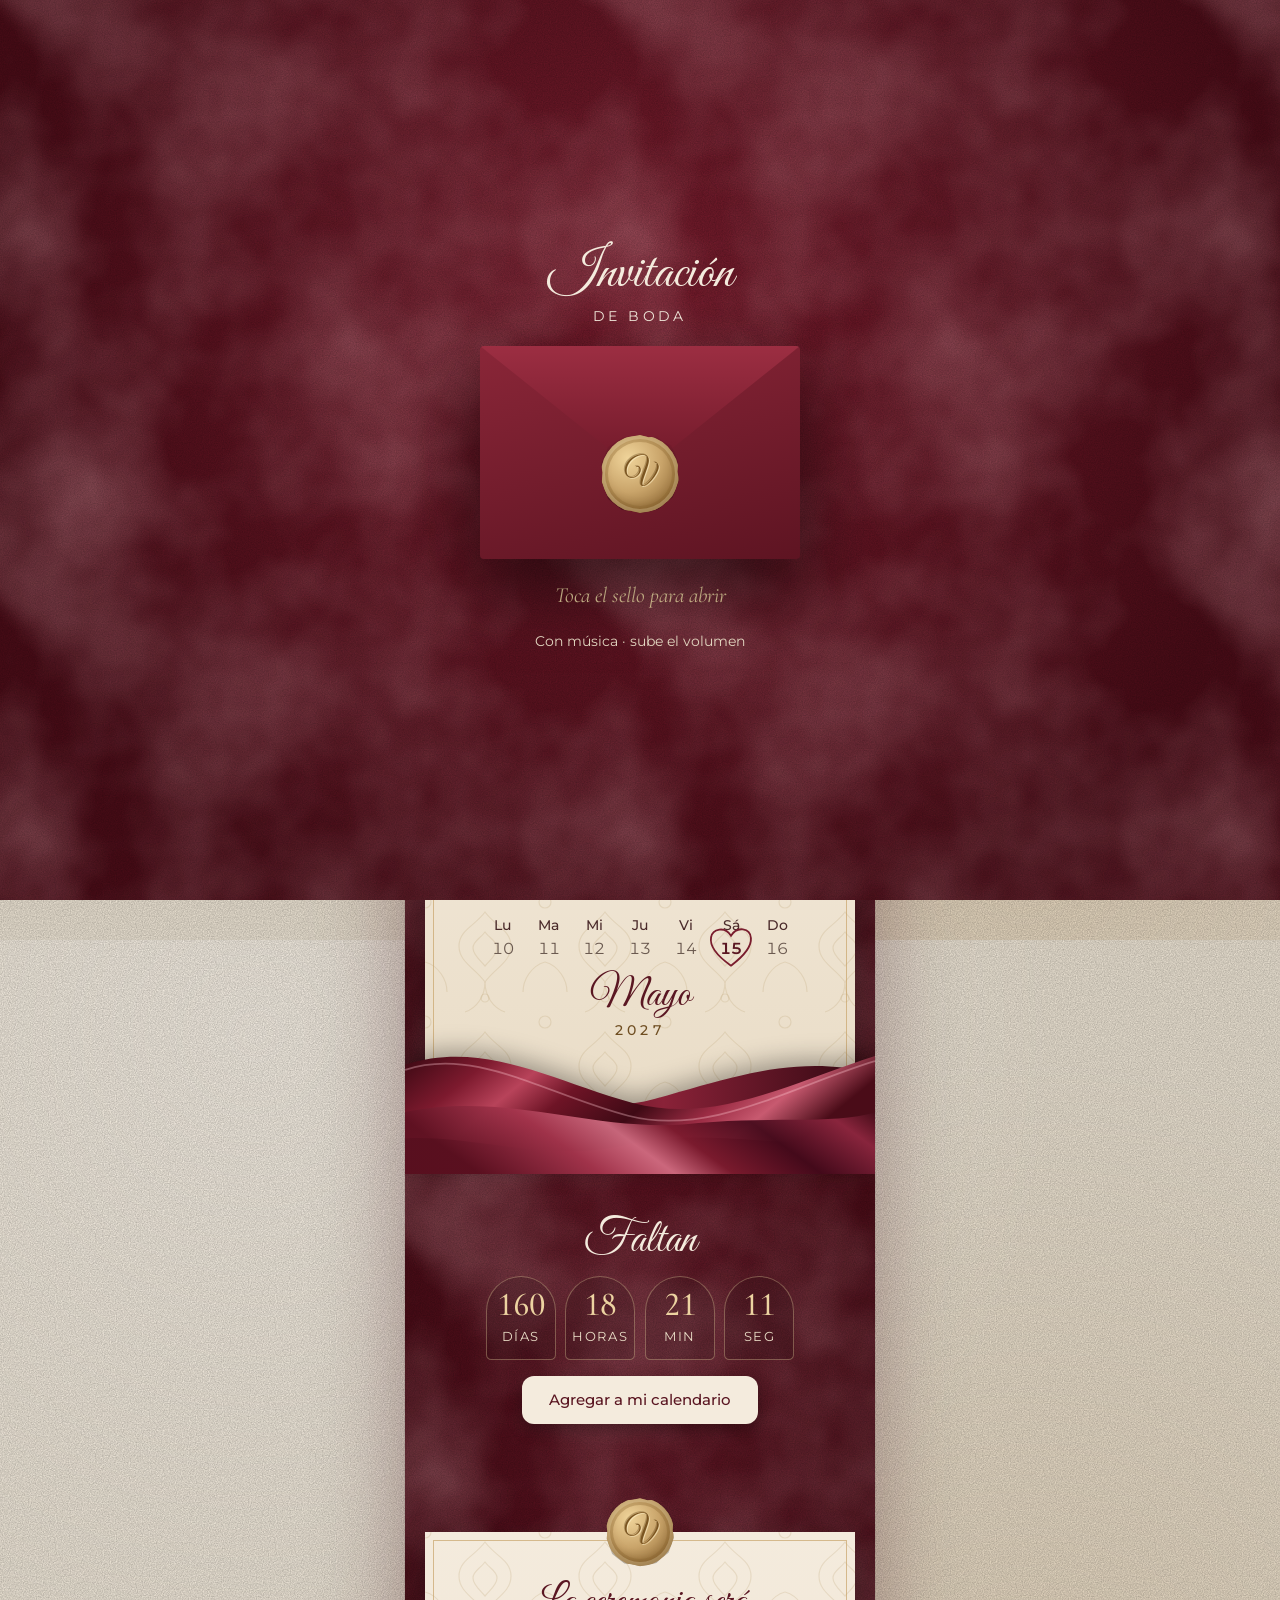
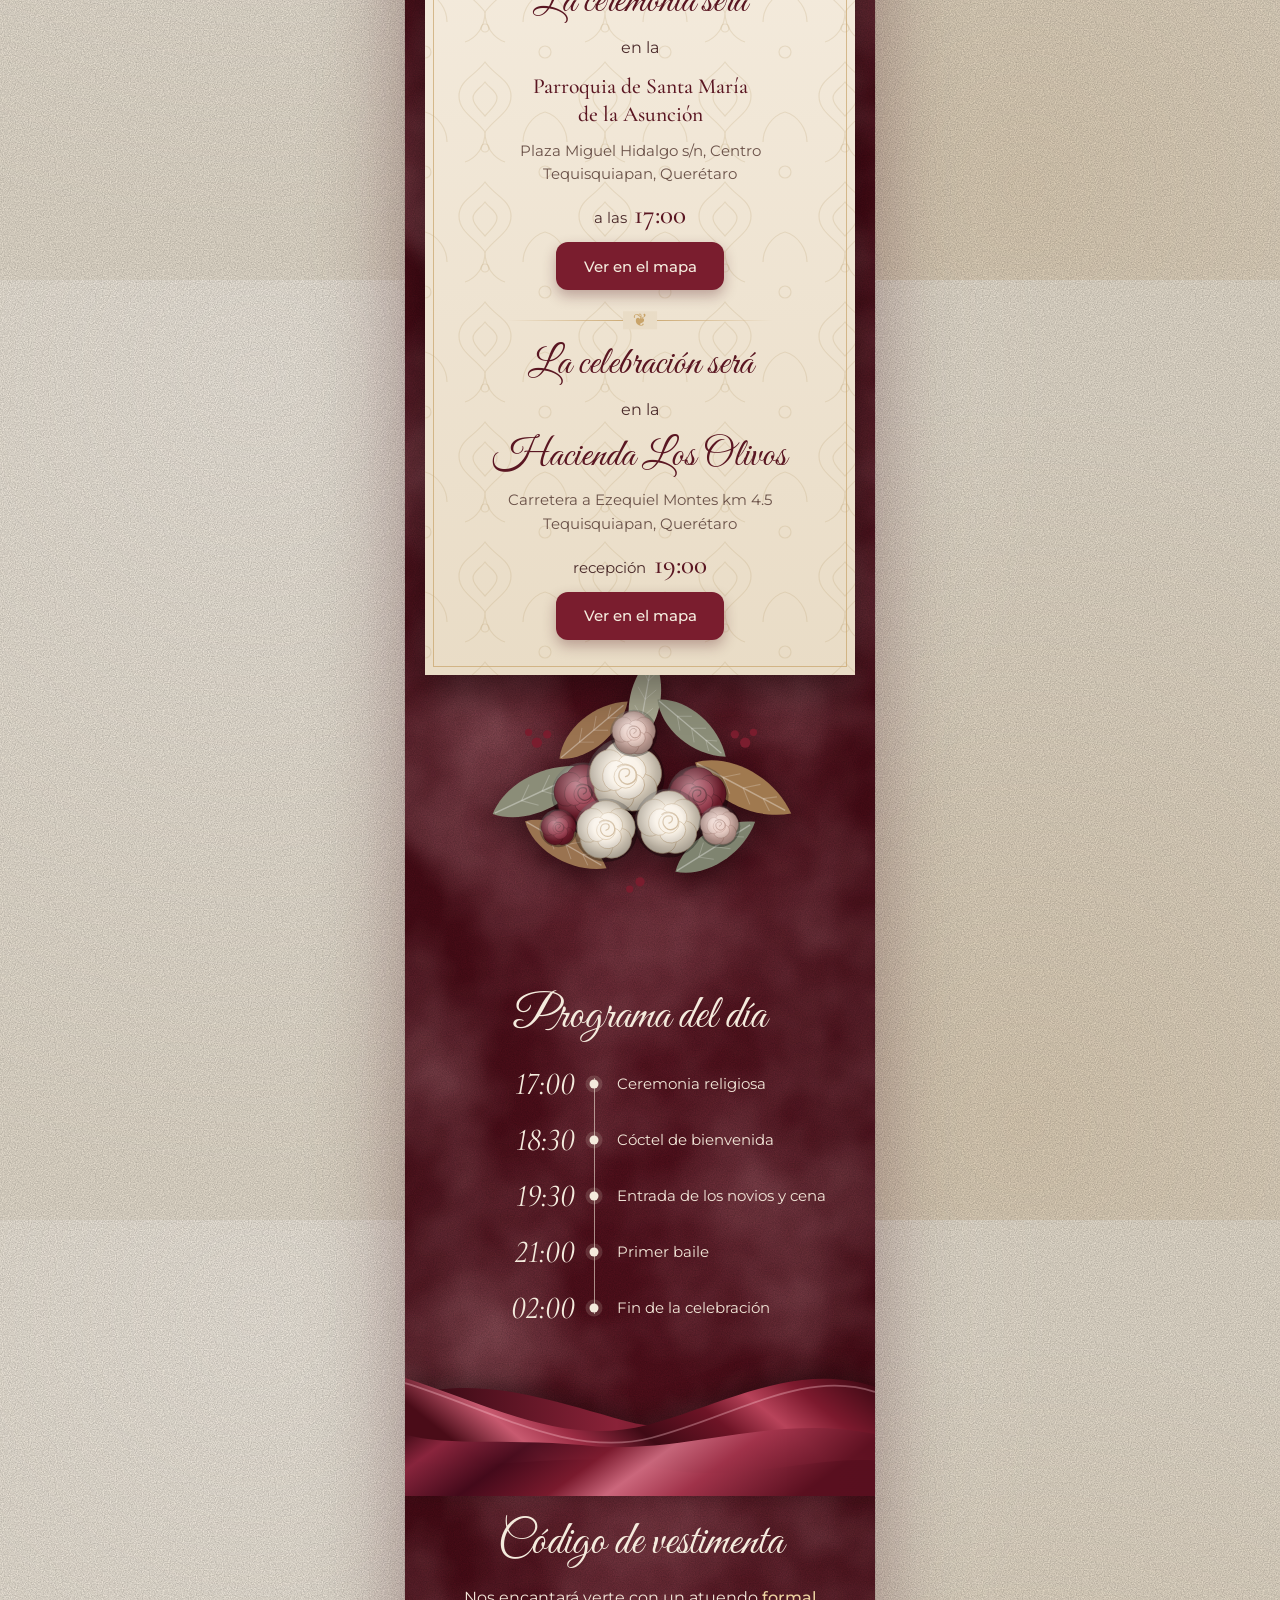
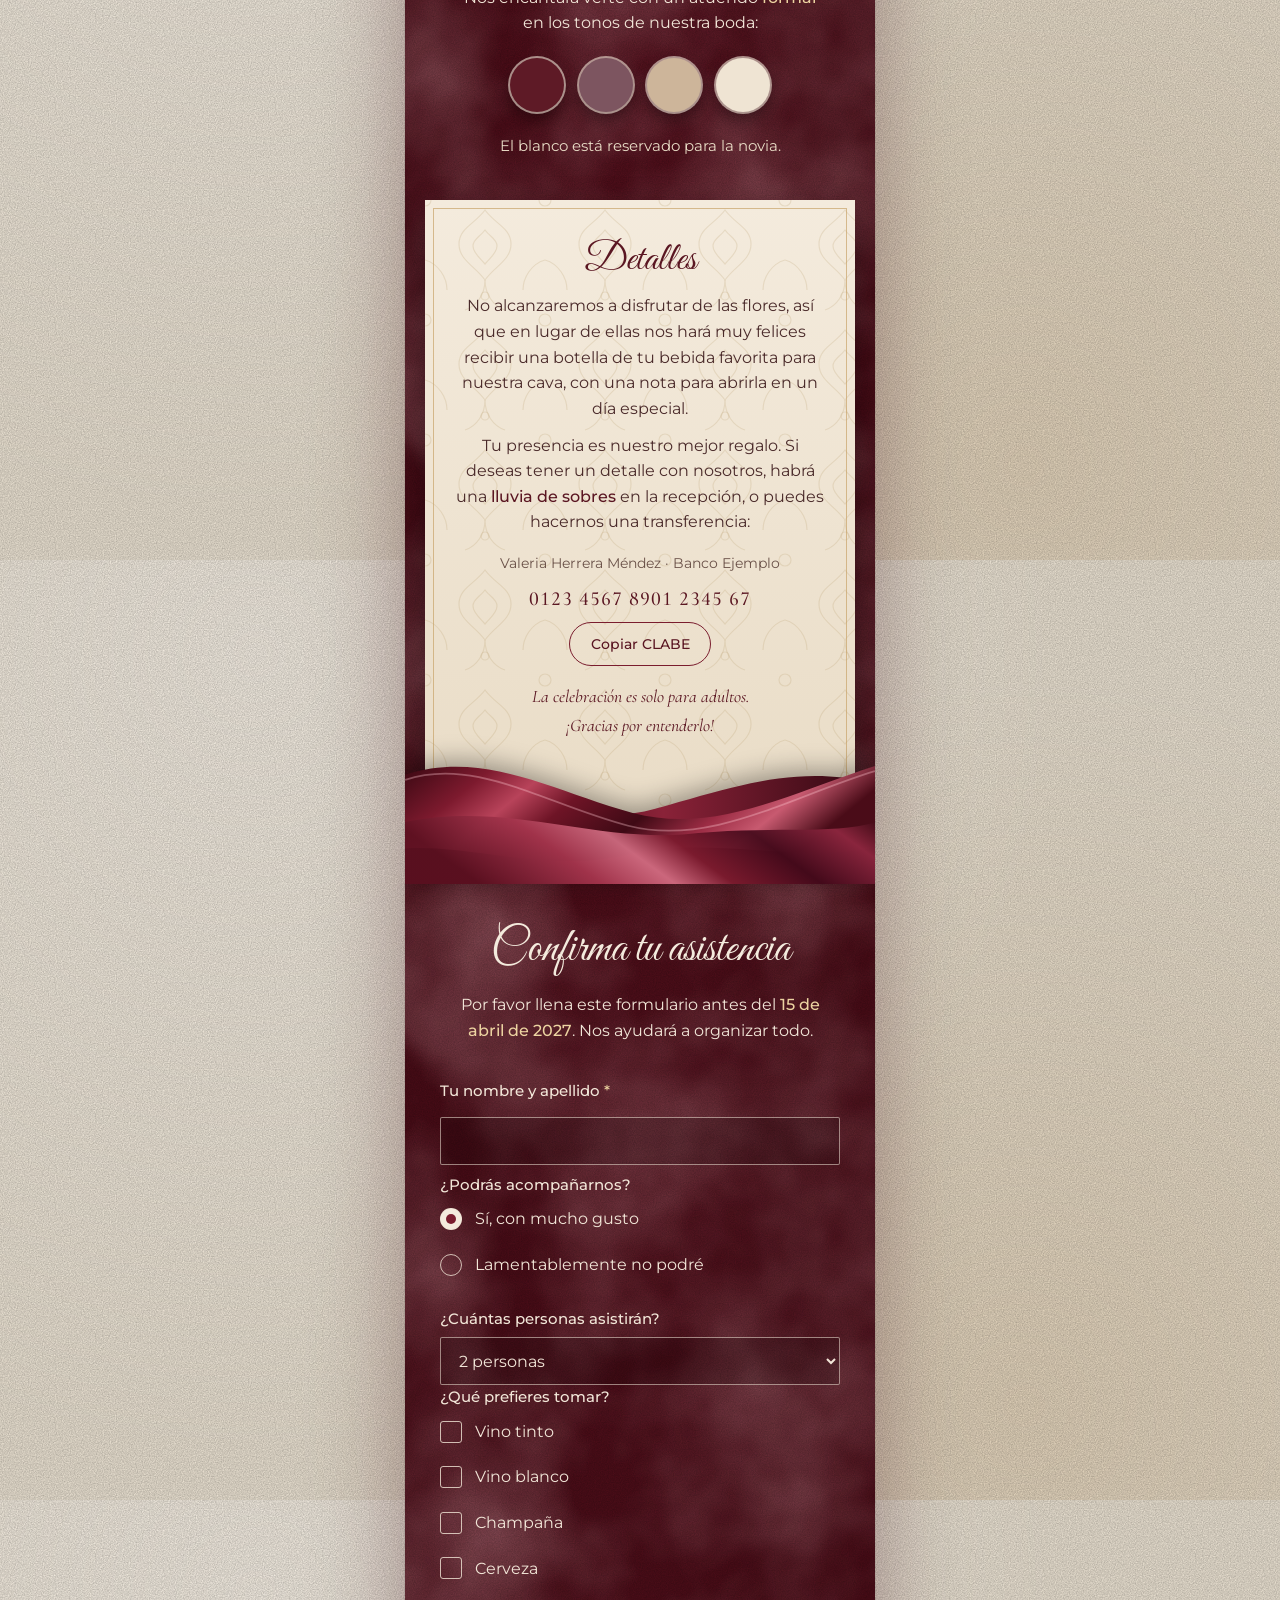
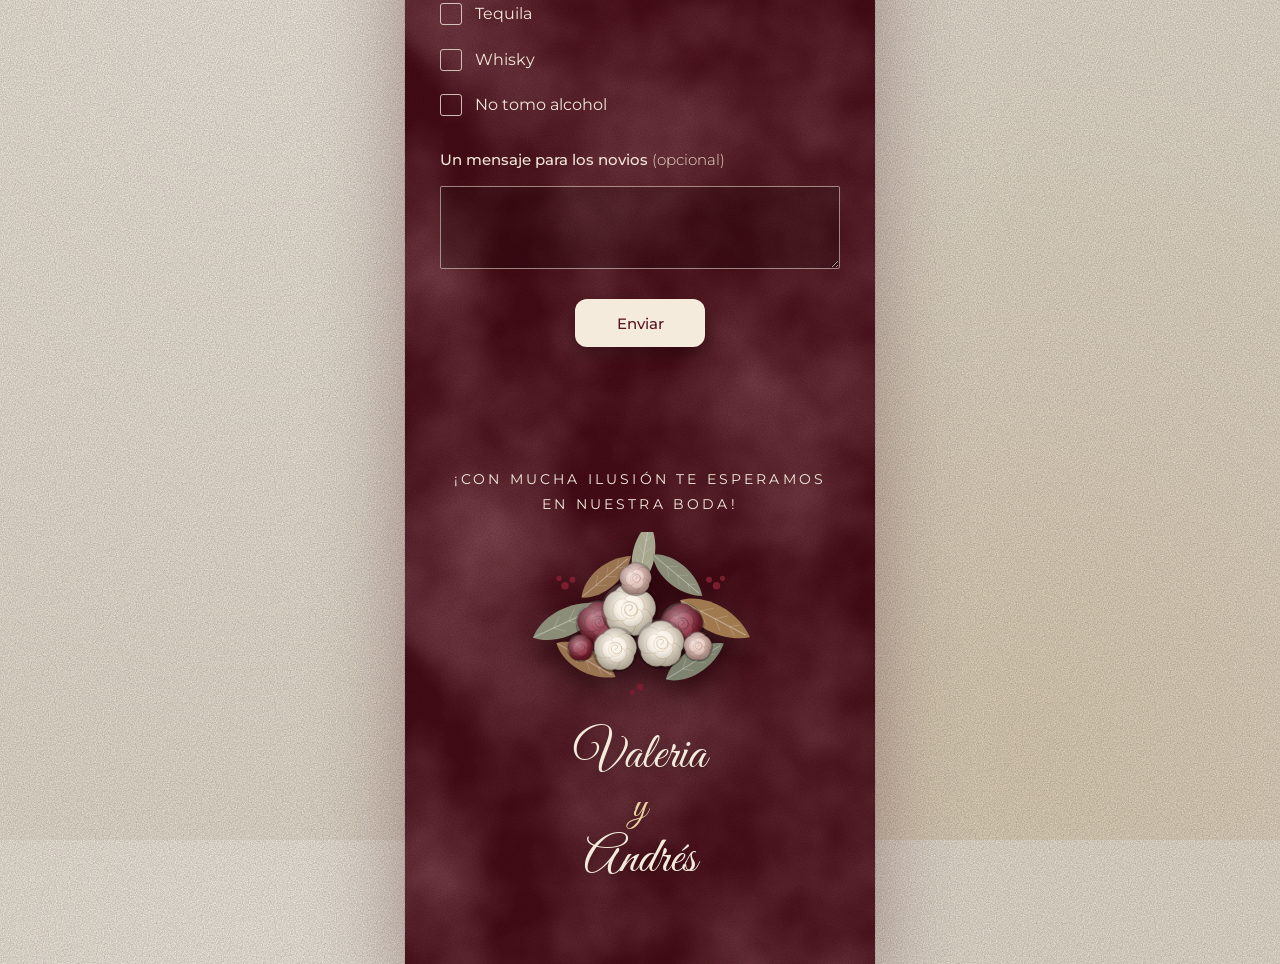
==== commit afca58a0: "Mejorar accesibilidad de la invitación de boda Revisión con la skill ui-ux-pro-max: - Contraste de 4" ====
--- a/boda/index.html
+++ b/boda/index.html
@@ -261,8 +261,9 @@
       <h2 class="script titulo-vino">Confirma tu asistencia</h2>
       <p class="texto-claro">Por favor llena este formulario antes del <strong>15 de abril de 2027</strong>. Nos ayudará a organizar todo.</p>
       <form id="rsvp" class="rsvp" novalidate>
-        <label for="rsvp-nombre">Tu nombre y apellido</label>
-        <input id="rsvp-nombre" name="nombre" type="text" autocomplete="name" required />
+        <label for="rsvp-nombre">Tu nombre y apellido <span class="obligatorio" aria-hidden="true">*</span></label>
+        <input id="rsvp-nombre" name="nombre" type="text" autocomplete="name" required aria-required="true" aria-describedby="error-nombre" />
+        <p class="error-campo" id="error-nombre" role="alert" hidden>Escribe tu nombre y apellido para que sepamos quién confirma.</p>
 
         <fieldset>
           <legend>¿Podrás acompañarnos?</legend>
--- a/boda/styles.css
+++ b/boda/styles.css
@@ -29,9 +29,9 @@
 }
 
 * { box-sizing: border-box; margin: 0; padding: 0; }
-html { scroll-behavior: smooth; }
+html { scroll-behavior: smooth; scroll-padding-bottom: 96px; }
 body {
-  font-family: var(--f-texto); font-weight: 400; font-size: 0.98rem; line-height: 1.6;
+  font-family: var(--f-texto); font-weight: 400; font-size: 1rem; line-height: 1.6;
   color: var(--texto-claro);
   /* papel marfil detrás de la tira */
   background: var(--ruido), radial-gradient(circle at 20% 10%, #f8f1e6, transparent 60%), radial-gradient(circle at 80% 90%, #e6d6bd, transparent 55%), var(--marfil);
@@ -55,18 +55,20 @@
 @media (min-width: 520px) { .columna { margin-block: 40px; } }
 
 .script { font-family: var(--f-script); font-weight: 400; }
-.mayus { font: 400 0.85rem var(--f-texto); letter-spacing: 0.22em; text-transform: uppercase; }
+.mayus { font: 400 0.9rem var(--f-texto); letter-spacing: 0.22em; text-transform: uppercase; }
 
 /* ===== Botones ===== */
 .boton {
   display: inline-block; cursor: pointer; text-decoration: none; border: none;
-  padding: 0.75rem 1.6rem; border-radius: 12px;
+  min-height: 48px; padding: 0.8rem 1.7rem; border-radius: 12px;
+  display: inline-flex; align-items: center; justify-content: center;
   background: var(--vino-3); color: var(--crema);
-  font: 500 0.85rem var(--f-texto);
+  font: 500 0.95rem var(--f-texto); touch-action: manipulation;
   box-shadow: 0 6px 14px rgba(74, 12, 23, 0.3);
   transition: transform 0.25s, background 0.25s;
 }
 .boton:hover { transform: translateY(-2px); background: var(--vino-2); }
+.boton:active { transform: scale(0.97); }
 .boton-crema { background: var(--crema); color: var(--vino-texto); box-shadow: 0 6px 16px rgba(0,0,0,0.3); }
 .boton-crema:hover { background: #fff; }
 
@@ -93,7 +95,7 @@
 .intro-titulo { font: 400 3.4rem/1 var(--f-script); color: var(--crema); }
 .intro-titulo span { display: block; font: 400 0.85rem var(--f-texto); letter-spacing: 0.25em; text-transform: uppercase; margin-top: 0.4rem; }
 .intro-pista { font: italic 400 1.35rem var(--f-serif); color: var(--oro-claro); animation: respirar 2.4s ease-in-out infinite; }
-.intro-nota { opacity: 0.6; }
+.intro-nota { color: var(--crema-2); font-size: 0.9rem; }
 @keyframes respirar { 0%,100% { opacity: 0.5; } 50% { opacity: 1; } }
 
 .sobre { position: relative; width: min(320px, 80vw); aspect-ratio: 3 / 2; perspective: 1000px; filter: drop-shadow(0 30px 35px rgba(0,0,0,0.5)); }
@@ -105,7 +107,7 @@
   transition: transform 1.2s cubic-bezier(.2,.8,.2,1) 0.7s;
 }
 .carta-nombres { font: 400 clamp(1.8rem, 8vw, 2.3rem) var(--f-script); color: var(--vino-texto); }
-.carta-fecha { font: 500 0.72rem var(--f-texto); letter-spacing: 0.3em; color: var(--oro-oscuro); }
+.carta-fecha { font: 500 0.78rem var(--f-texto); letter-spacing: 0.3em; color: #6f4e22; }
 .frente { inset: 0; z-index: 2; background: linear-gradient(165deg, #8a2638, #5e1422); clip-path: polygon(0 0, 50% 54%, 100% 0, 100% 100%, 0 100%); }
 .solapa {
   top: 0; left: 0; right: 0; height: 60%; z-index: 3;
@@ -134,7 +136,7 @@
 .nombres { display: grid; justify-items: center; line-height: 1; font-weight: 400; }
 .nombres span { font: 400 clamp(3.4rem, 15vw, 4.4rem) var(--f-script); color: var(--crema); text-shadow: 0 2px 12px rgba(0,0,0,0.3); }
 .nombres .y { font-size: 2.4rem; color: var(--oro-claro); margin: -0.3rem 0; }
-.para-quien { margin-top: 1.6rem; padding: 0.6rem 1.4rem; border: 1px solid rgba(236, 211, 161, 0.5); border-radius: 999px; font-size: 0.88rem; color: var(--crema-2); }
+.para-quien { margin-top: 1.6rem; padding: 0.6rem 1.4rem; border: 1px solid rgba(236, 211, 161, 0.5); border-radius: 999px; font-size: 0.95rem; color: var(--crema-2); }
 .para-quien strong { font: 400 1.5rem var(--f-script); color: var(--oro-claro); }
 
 .aparece { opacity: 0; transform: translateY(20px); }
@@ -176,22 +178,22 @@
 
 /* calendario */
 .calendario { display: grid; grid-template-columns: repeat(7, 1fr); width: 100%; max-width: 320px; margin-top: 0.8rem; row-gap: 0.4rem; }
-.calendario span { font: 500 0.78rem var(--f-texto); color: var(--texto-papel); }
-.calendario b { font: 400 0.95rem var(--f-texto); color: #8a7b70; position: relative; font-variant-numeric: tabular-nums; }
+.calendario span { font: 500 0.85rem var(--f-texto); color: var(--texto-papel); }
+.calendario b { font: 400 1rem var(--f-texto); color: #6b5a50; position: relative; font-variant-numeric: tabular-nums; }
 .calendario .dia-boda { color: var(--vino-texto); font-weight: 600; }
 .corazon { position: absolute; left: 50%; top: 50%; width: 46px; height: 44px; transform: translate(-50%, -54%); overflow: visible; }
 .corazon path { fill: none; stroke: var(--vino-3); stroke-width: 2.4; stroke-linecap: round; stroke-dasharray: 190; stroke-dashoffset: 190; }
 .visible .corazon path { animation: dibujar 1.8s ease 0.5s forwards; }
 @keyframes dibujar { to { stroke-dashoffset: 0; } }
 .mes { font-size: 2.6rem; color: var(--vino-texto); line-height: 1; margin-top: 0.4rem; }
-.anio-txt { font: 500 0.8rem var(--f-texto); letter-spacing: 0.3em; color: var(--oro-oscuro); margin-top: -0.4rem; }
+.anio-txt { font: 500 0.85rem var(--f-texto); letter-spacing: 0.3em; color: #6f4e22; margin-top: -0.4rem; }
 
 /* ===== Secciones sobre terciopelo ===== */
 .seccion { position: relative; padding: 2.6rem var(--gutter-r) 2.6rem var(--gutter-l); text-align: center; display: grid; justify-items: center; gap: 1rem; }
 .titulo-vino { font-size: 2.9rem; line-height: 1.1; color: var(--crema); text-wrap: balance; }
 .texto-claro { max-width: 34ch; color: var(--texto-claro); }
 .texto-claro strong { color: var(--oro-claro); font-weight: 500; }
-.nota-clara { font-size: 0.85rem; opacity: 0.75; }
+.nota-clara { font-size: 0.92rem; color: var(--crema-2); }
 
 /* cuenta regresiva */
 .cuenta { display: flex; justify-content: center; gap: 0.6rem; flex-wrap: wrap; margin-top: -0.4rem; }
@@ -199,7 +201,7 @@
 .cuenta b { font: 500 2.1rem/1 var(--f-serif); color: var(--oro-claro); font-variant-numeric: tabular-nums lining-nums; }
 .cuenta b.cambia { animation: cambia 0.6s ease; }
 @keyframes cambia { 0% { opacity: 0.2; transform: translateY(-8px); } 100% { opacity: 1; transform: none; } }
-.cuenta small { font-size: 0.68rem; letter-spacing: 0.15em; text-transform: uppercase; opacity: 0.8; margin-top: 0.3rem; }
+.cuenta small { font-size: 0.8rem; letter-spacing: 0.12em; text-transform: uppercase; color: var(--crema-2); margin-top: 0.3rem; }
 
 /* tarjeta del lugar con sello */
 .tarjeta-sello { width: 100%; margin-top: 1.6rem; padding-top: 3rem; outline: 1px solid rgba(201, 164, 106, 0.7); outline-offset: -9px; }
@@ -207,7 +209,7 @@
 @keyframes balanceo { 0%,100% { transform: translateX(-50%) rotate(-6deg); } 50% { transform: translateX(-50%) rotate(6deg); } }
 .lugar { font: 500 1.35rem/1.3 var(--f-serif); color: var(--vino-texto); }
 .lugar-script { font-size: 2.5rem; line-height: 1.1; color: var(--vino-texto); }
-.direccion { font-size: 0.88rem; color: #7a6258; }
+.direccion { font-size: 0.92rem; color: #6b5249; }
 .hora-lugar { font-size: 0.95rem; }
 .hora-lugar span { font: 500 1.7rem var(--f-serif); color: var(--vino-texto); margin-left: 0.2rem; }
 .filete { width: 70%; height: 1px; margin: 1.2rem 0 0.6rem; background: linear-gradient(90deg, transparent, var(--oro), transparent); position: relative; }
@@ -239,36 +241,38 @@
 @keyframes gota { from { transform: scale(0); } }
 
 /* detalles */
-.dato-titulo { font-size: 0.82rem; color: #7a6258; margin-top: 0.4rem; }
+.dato-titulo { font-size: 0.9rem; color: #6b5249; margin-top: 0.4rem; }
 .dato { font: 500 1.25rem var(--f-serif); color: var(--vino-texto); letter-spacing: 0.05em; font-variant-numeric: tabular-nums lining-nums; user-select: all; overflow-wrap: anywhere; }
-.copiar { cursor: pointer; border: 1px solid var(--vino-3); background: transparent; color: var(--vino-texto); border-radius: 999px; padding: 0.4rem 1rem; font: 500 0.75rem var(--f-texto); transition: background 0.25s, color 0.25s; }
+.copiar { cursor: pointer; min-height: 44px; border: 1px solid var(--vino-3); background: transparent; color: var(--vino-texto); border-radius: 999px; padding: 0.5rem 1.3rem; font: 500 0.88rem var(--f-texto); touch-action: manipulation; transition: background 0.25s, color 0.25s; }
 .copiar:hover { background: var(--vino-3); color: var(--crema); }
 .aviso { font-style: italic; font-family: var(--f-serif); font-size: 1.1rem; color: var(--vino-texto); margin-top: 0.4rem; }
 
 /* formulario */
 .rsvp { width: 100%; max-width: 400px; display: grid; gap: 0.5rem; text-align: left; margin-top: 0.4rem; }
-.rsvp > label, .rsvp legend, #bloque-si > label { font-size: 0.88rem; font-weight: 500; color: var(--texto-claro); margin-top: 0.8rem; display: block; }
-.opcional { font-weight: 300; opacity: 0.7; }
+.rsvp > label, .rsvp legend, #bloque-si > label { font-size: 0.95rem; font-weight: 500; color: var(--texto-claro); margin-top: 0.8rem; display: block; }
+.opcional { font-weight: 300; color: var(--crema-2); }
 .rsvp input[type="text"], .rsvp select, .rsvp textarea {
-  width: 100%; min-width: 0; padding: 0.75rem 0.85rem; margin-top: 0.35rem;
+  width: 100%; min-width: 0; min-height: 48px; padding: 0.75rem 0.85rem; margin-top: 0.35rem;
   font: 400 1rem var(--f-texto); color: var(--texto-claro);
   background: rgba(0,0,0,0.15); border: 1px solid rgba(242, 230, 216, 0.55); border-radius: 2px;
 }
 .rsvp select option { color: #2a1418; background: var(--crema); }
 .rsvp input:focus, .rsvp select:focus, .rsvp textarea:focus { outline: none; border-color: var(--oro-claro); box-shadow: 0 0 0 3px rgba(236, 211, 161, 0.18); }
-.rsvp .invalido { border-color: #ff9e9e; }
-.rsvp fieldset { border: none; display: grid; gap: 0.45rem; }
-.opcion { display: flex; align-items: center; gap: 0.7rem; font-size: 0.92rem; cursor: pointer; }
-.opcion input { appearance: none; -webkit-appearance: none; width: 18px; height: 18px; flex: 0 0 18px; border: 1.5px solid rgba(242, 230, 216, 0.8); background: transparent; cursor: pointer; display: grid; place-items: center; transition: background 0.2s; }
+.rsvp .invalido, .rsvp .invalido:focus { border-color: #ffb3b3; box-shadow: 0 0 0 3px rgba(255, 179, 179, 0.3); }
+.error-campo { color: #ffd0d0; font-size: 0.9rem; margin-top: 0.2rem; }
+.obligatorio { color: var(--oro-claro); }
+.rsvp fieldset { border: none; display: grid; gap: 0.1rem; }
+.opcion { display: flex; align-items: center; gap: 0.8rem; min-height: 44px; font-size: 1rem; cursor: pointer; touch-action: manipulation; }
+.opcion input { appearance: none; -webkit-appearance: none; width: 22px; height: 22px; flex: 0 0 22px; border: 1.5px solid rgba(242, 230, 216, 0.8); background: transparent; cursor: pointer; display: grid; place-items: center; transition: background 0.2s; }
 .opcion input[type="radio"] { border-radius: 50%; }
 .opcion input[type="checkbox"] { border-radius: 3px; }
 .opcion input:checked { background: var(--crema); }
-.opcion input[type="radio"]:checked::after { content: ""; width: 8px; height: 8px; border-radius: 50%; background: var(--vino-3); }
+.opcion input[type="radio"]:checked::after { content: ""; width: 10px; height: 10px; border-radius: 50%; background: var(--vino-3); }
 .opcion input[type="checkbox"]:checked::after { content: "✓"; font-size: 13px; line-height: 1; color: var(--vino-3); font-weight: 700; }
 .boton-enviar { justify-self: center; margin-top: 1.4rem; padding: 0.85rem 2.6rem; }
 .msg { text-align: center; min-height: 1.4em; margin-top: 0.6rem; }
 .msg.ok { font: italic 400 1.35rem var(--f-serif); color: var(--oro-claro); }
-.msg.error { color: #ffc2c2; }
+.msg.error { color: #ffd0d0; }
 .msg .boton { margin-top: 0.8rem; font-style: normal; font-size: 0.8rem; }
 
 /* cierre */
@@ -290,13 +294,14 @@
   opacity: 0; transform: scale(0.5); transition: opacity 0.5s, transform 0.5s;
 }
 body:not(.bloqueado) .musica { opacity: 1; transform: scale(1); }
+.musica { touch-action: manipulation; }
 .musica .nota { font-size: 1.45rem; display: inline-block; }
 .musica.sonando .nota { animation: nota 1.4s ease-in-out infinite; }
 .musica:not(.sonando)::after { content: ""; position: absolute; left: 12px; right: 12px; top: 50%; height: 1.5px; background: var(--oro-claro); transform: rotate(-45deg); }
 @keyframes nota { 0%,100% { transform: translateY(0) rotate(-8deg); } 50% { transform: translateY(-4px) rotate(8deg); } }
 
 .aviso-copia {
-  position: fixed; left: 50%; bottom: calc(1.4rem + env(safe-area-inset-bottom, 0px)); transform: translateX(-50%); z-index: 90;
+  position: fixed; max-width: calc(100% - 32px); text-align: center; left: 50%; bottom: calc(1.4rem + env(safe-area-inset-bottom, 0px)); transform: translateX(-50%); z-index: 90;
   background: var(--crema); color: var(--vino-texto); padding: 0.6rem 1.4rem; border-radius: 999px; font-size: 0.9rem;
   box-shadow: 0 8px 20px rgba(0,0,0,0.3);
 }
